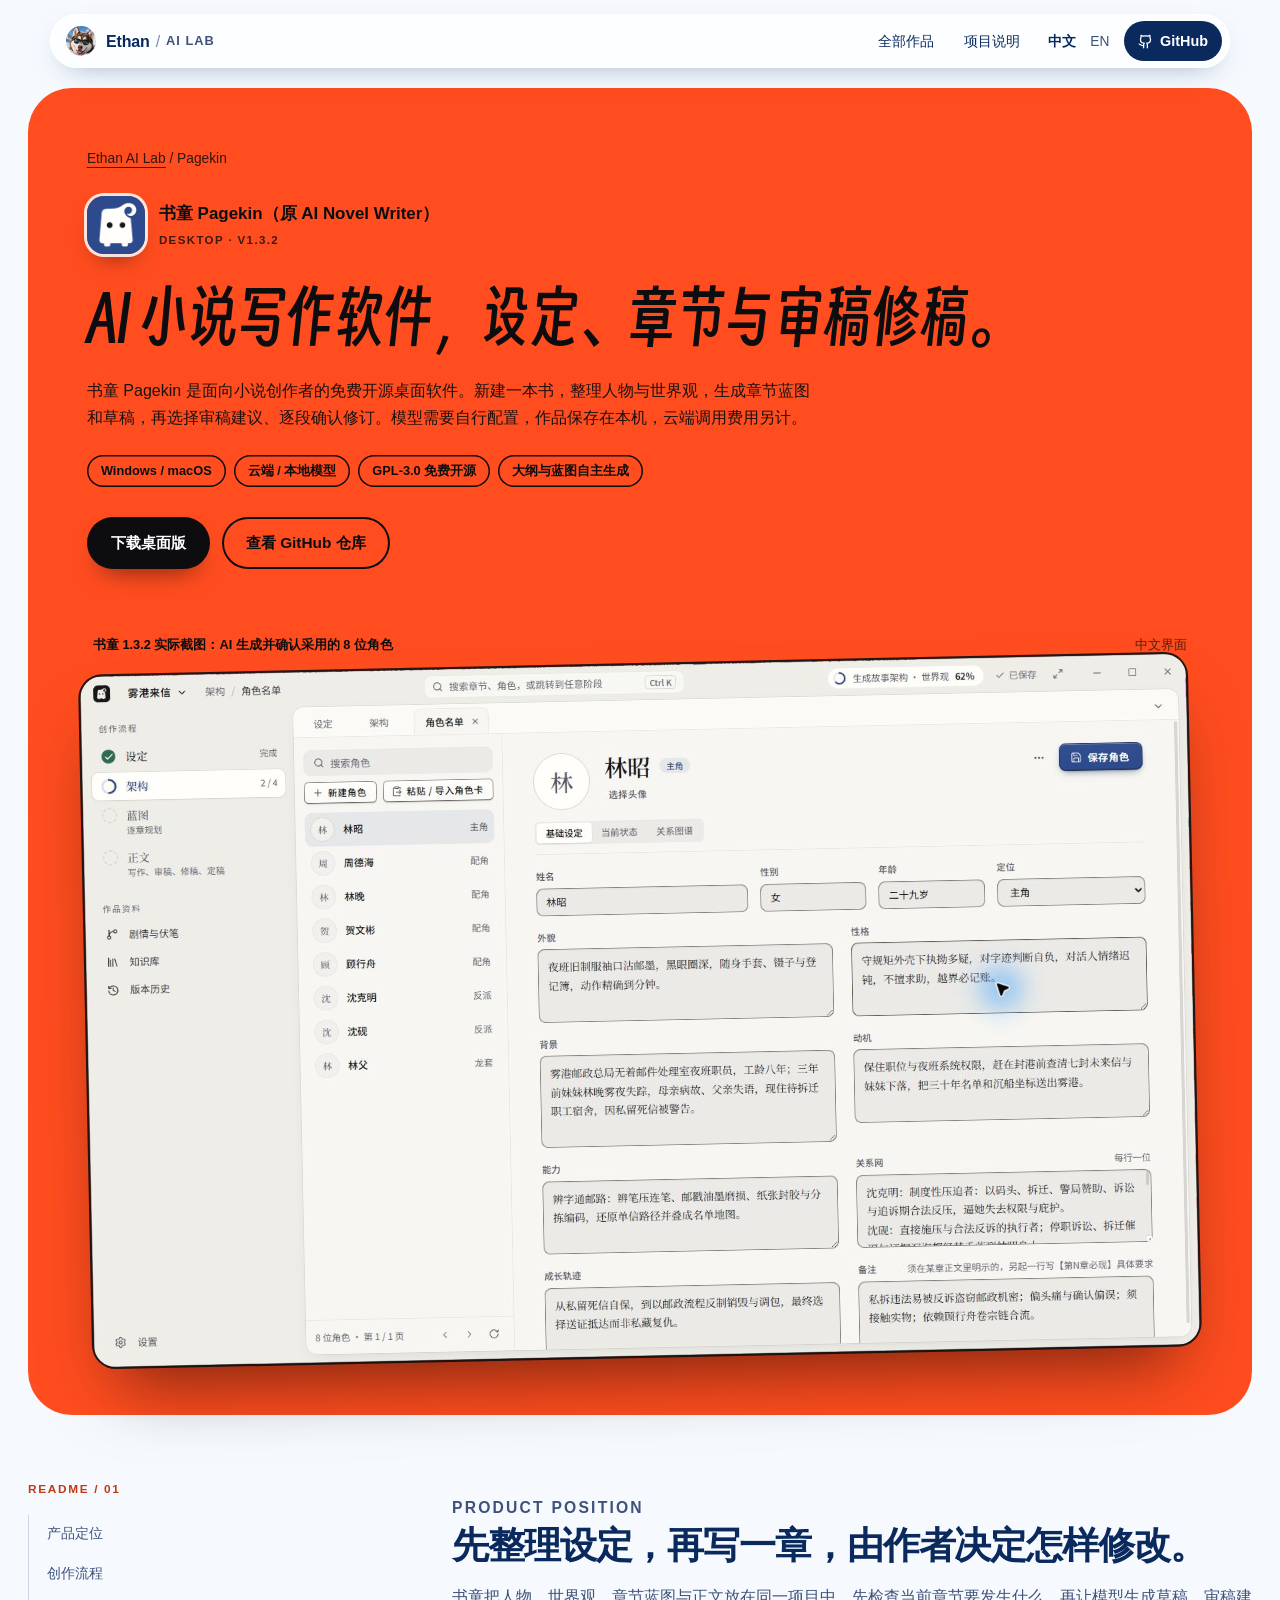
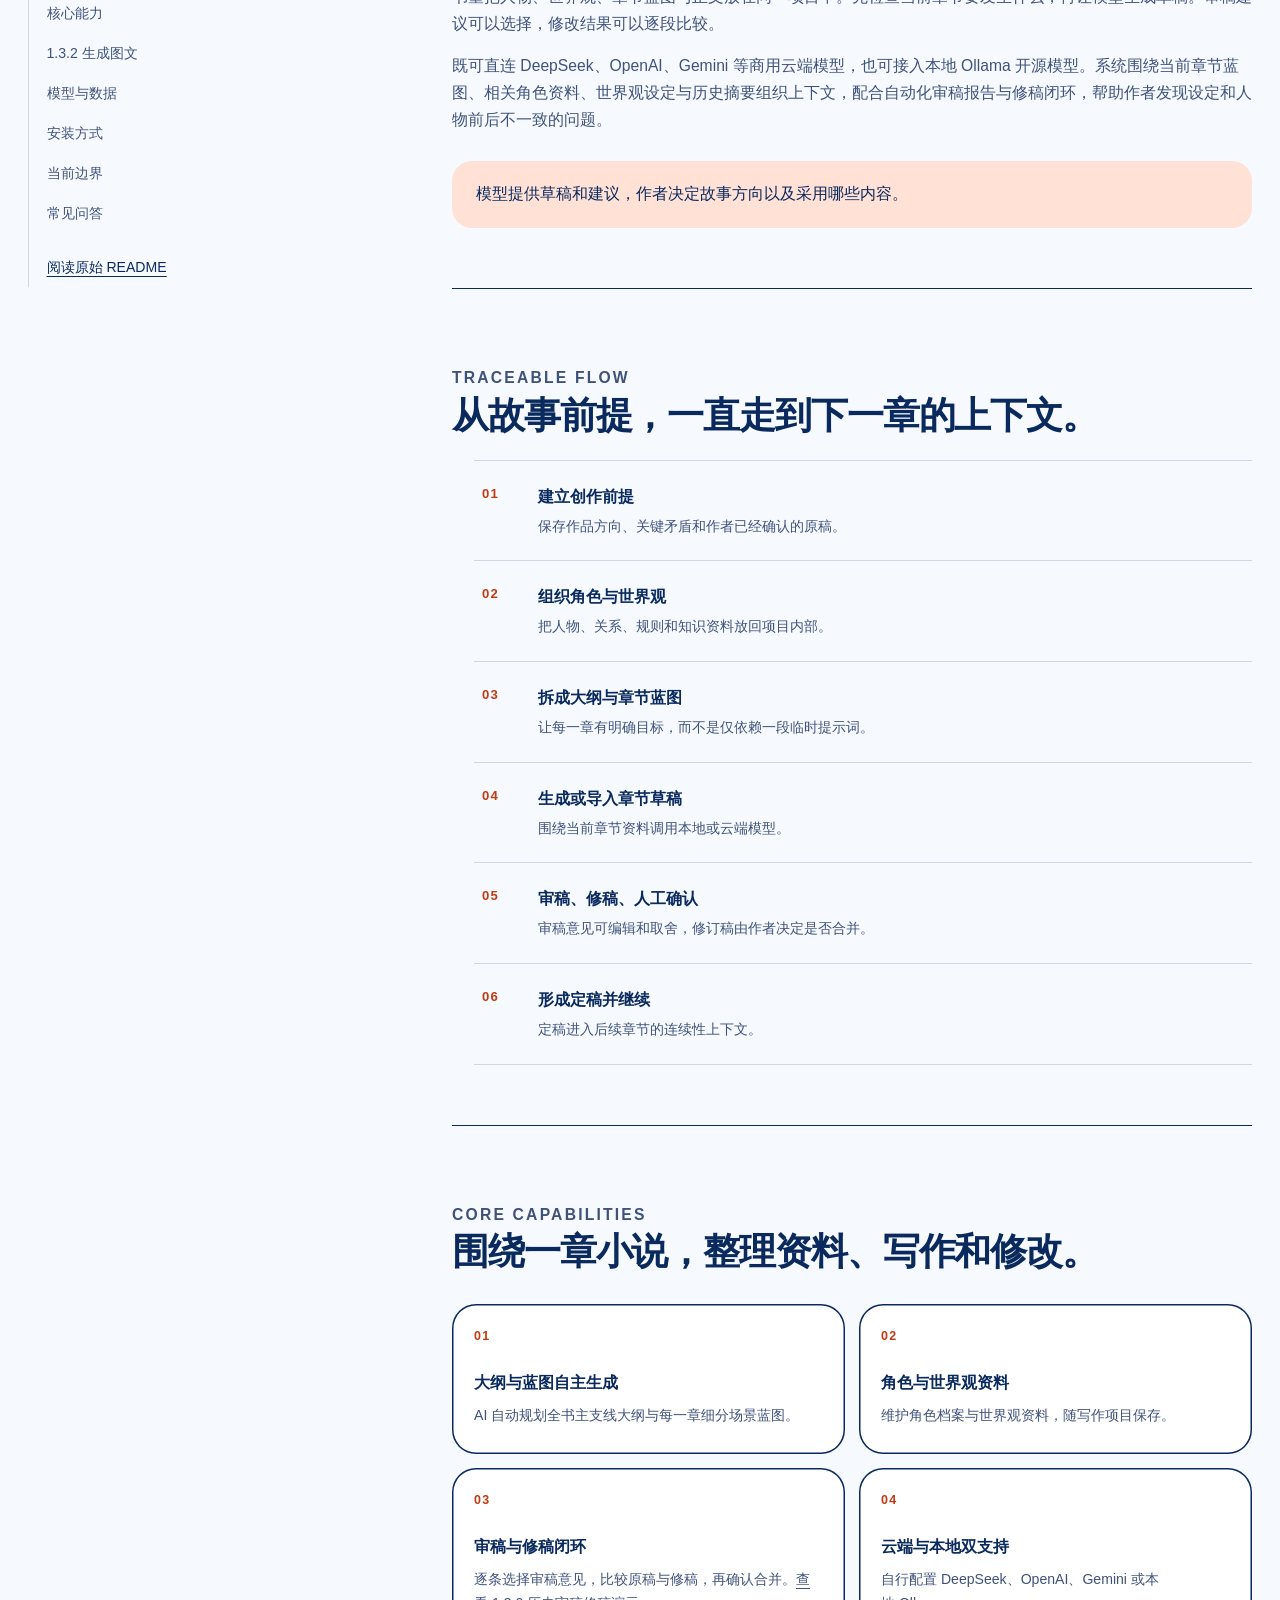
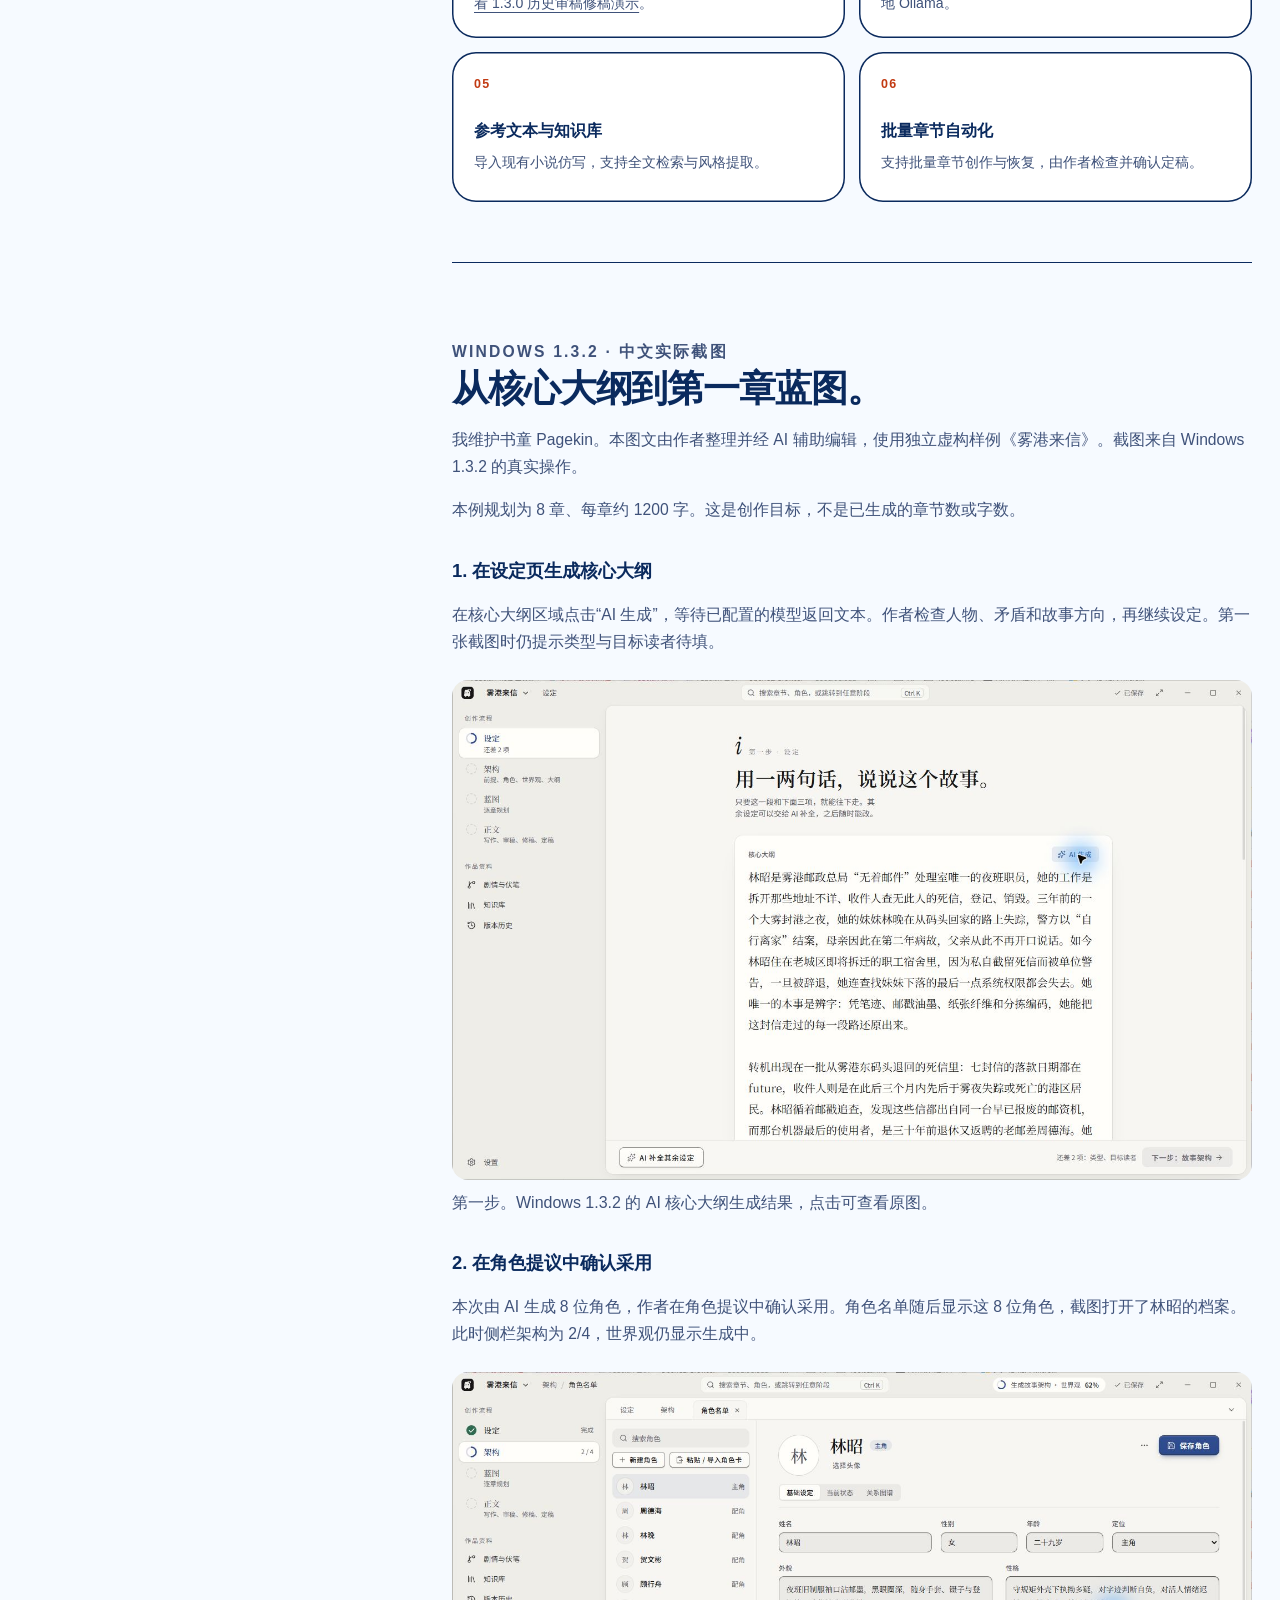
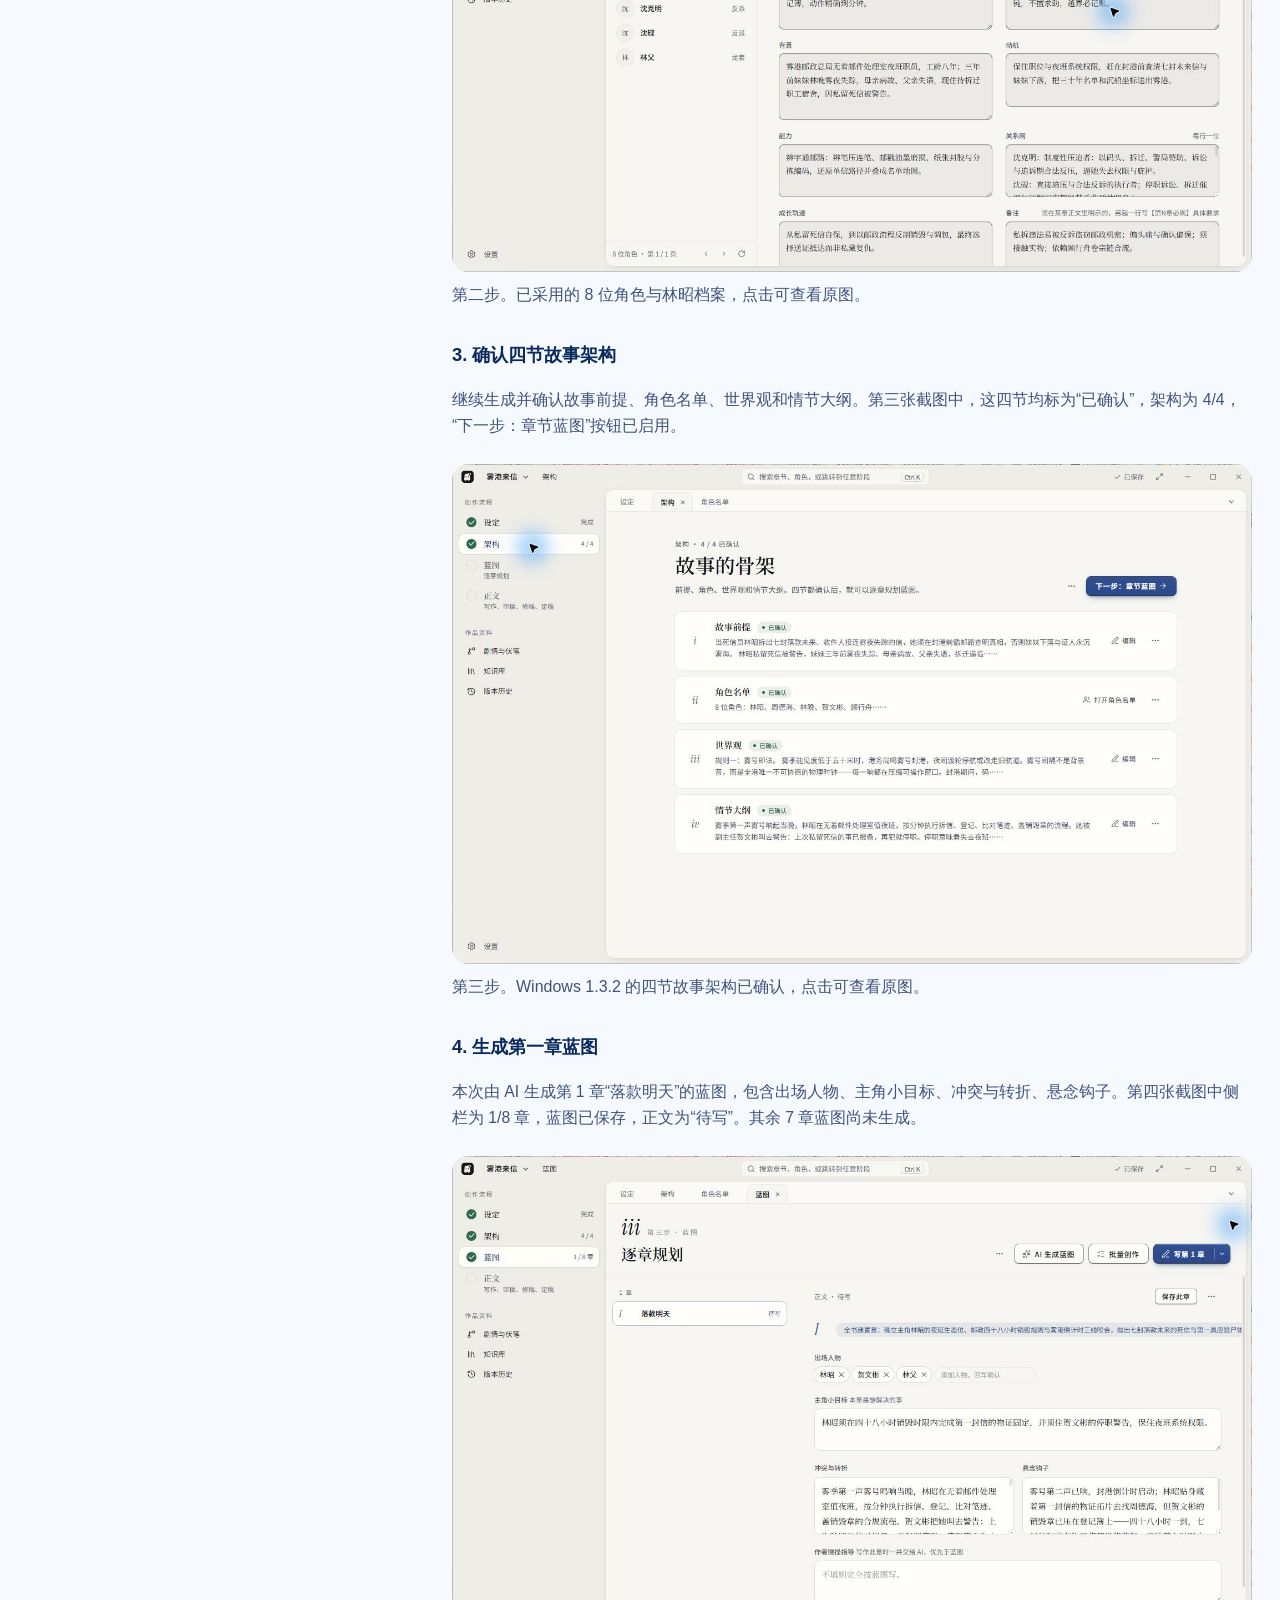
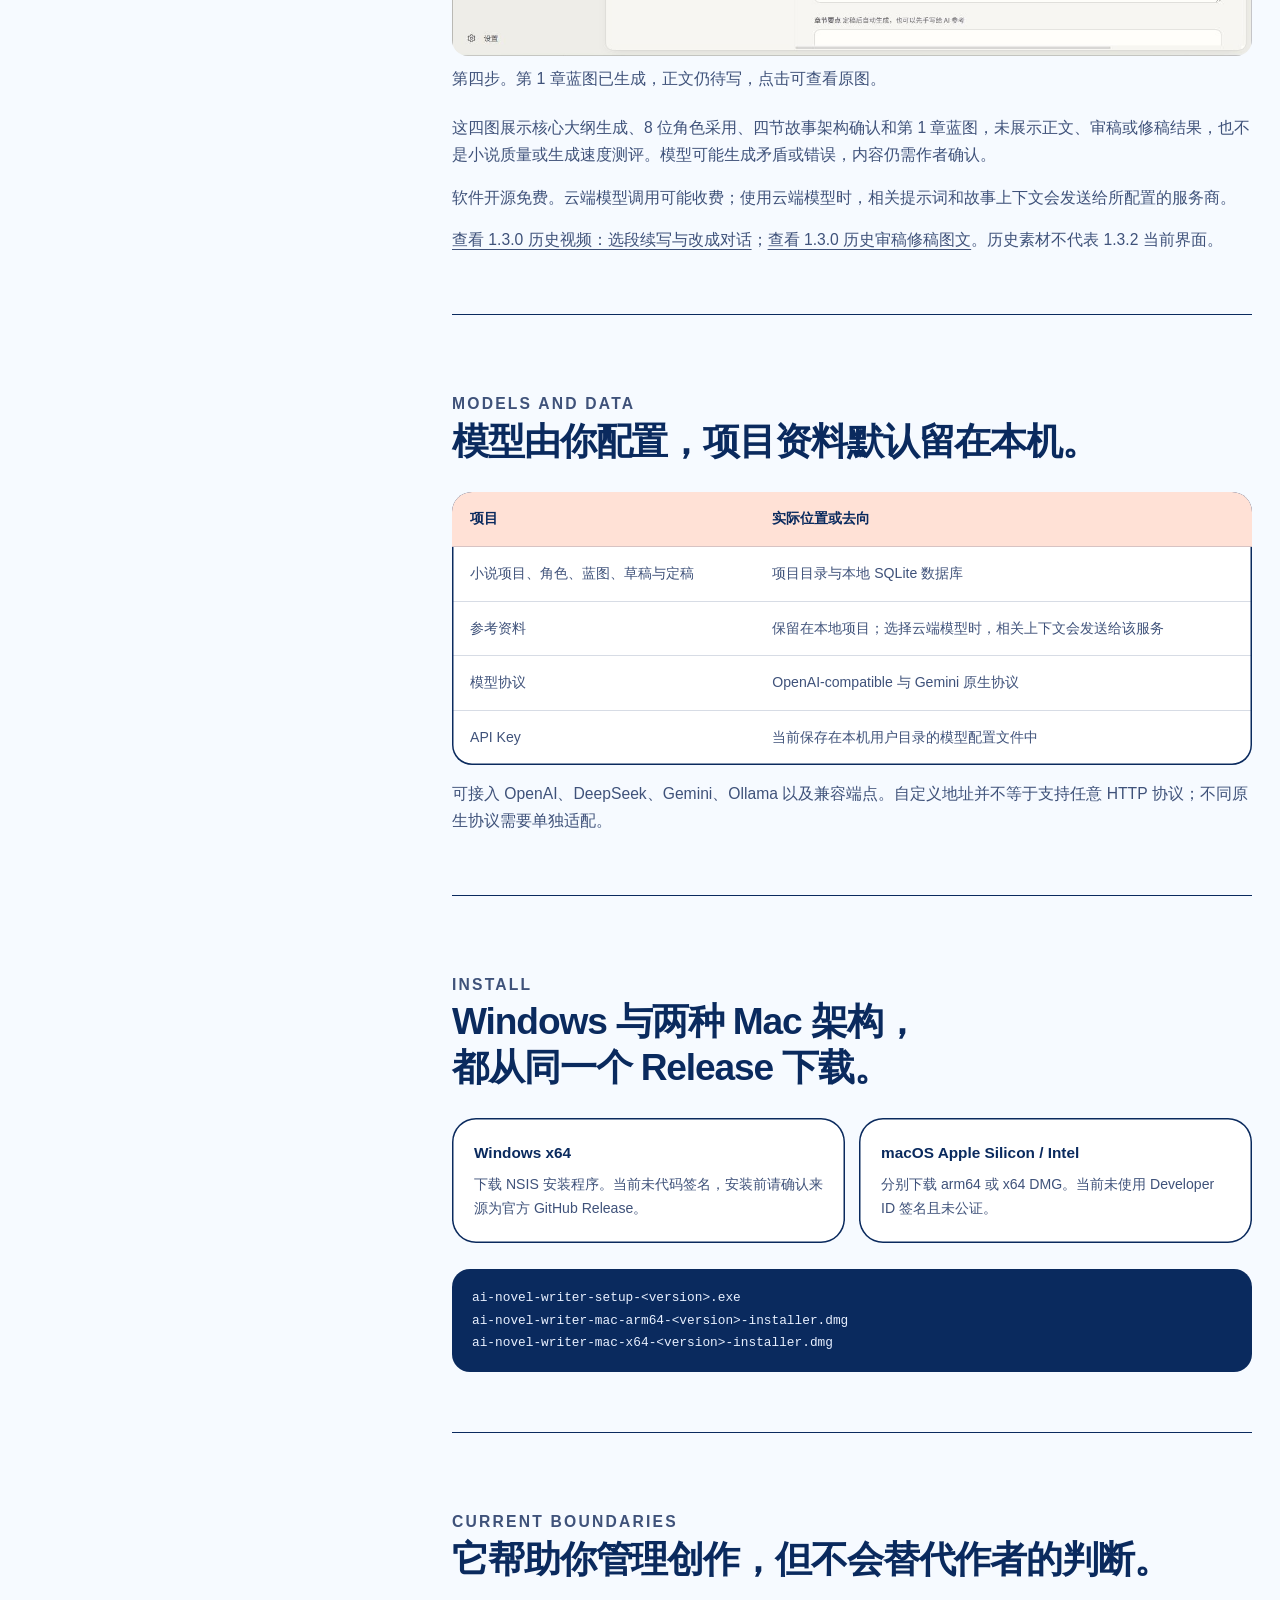
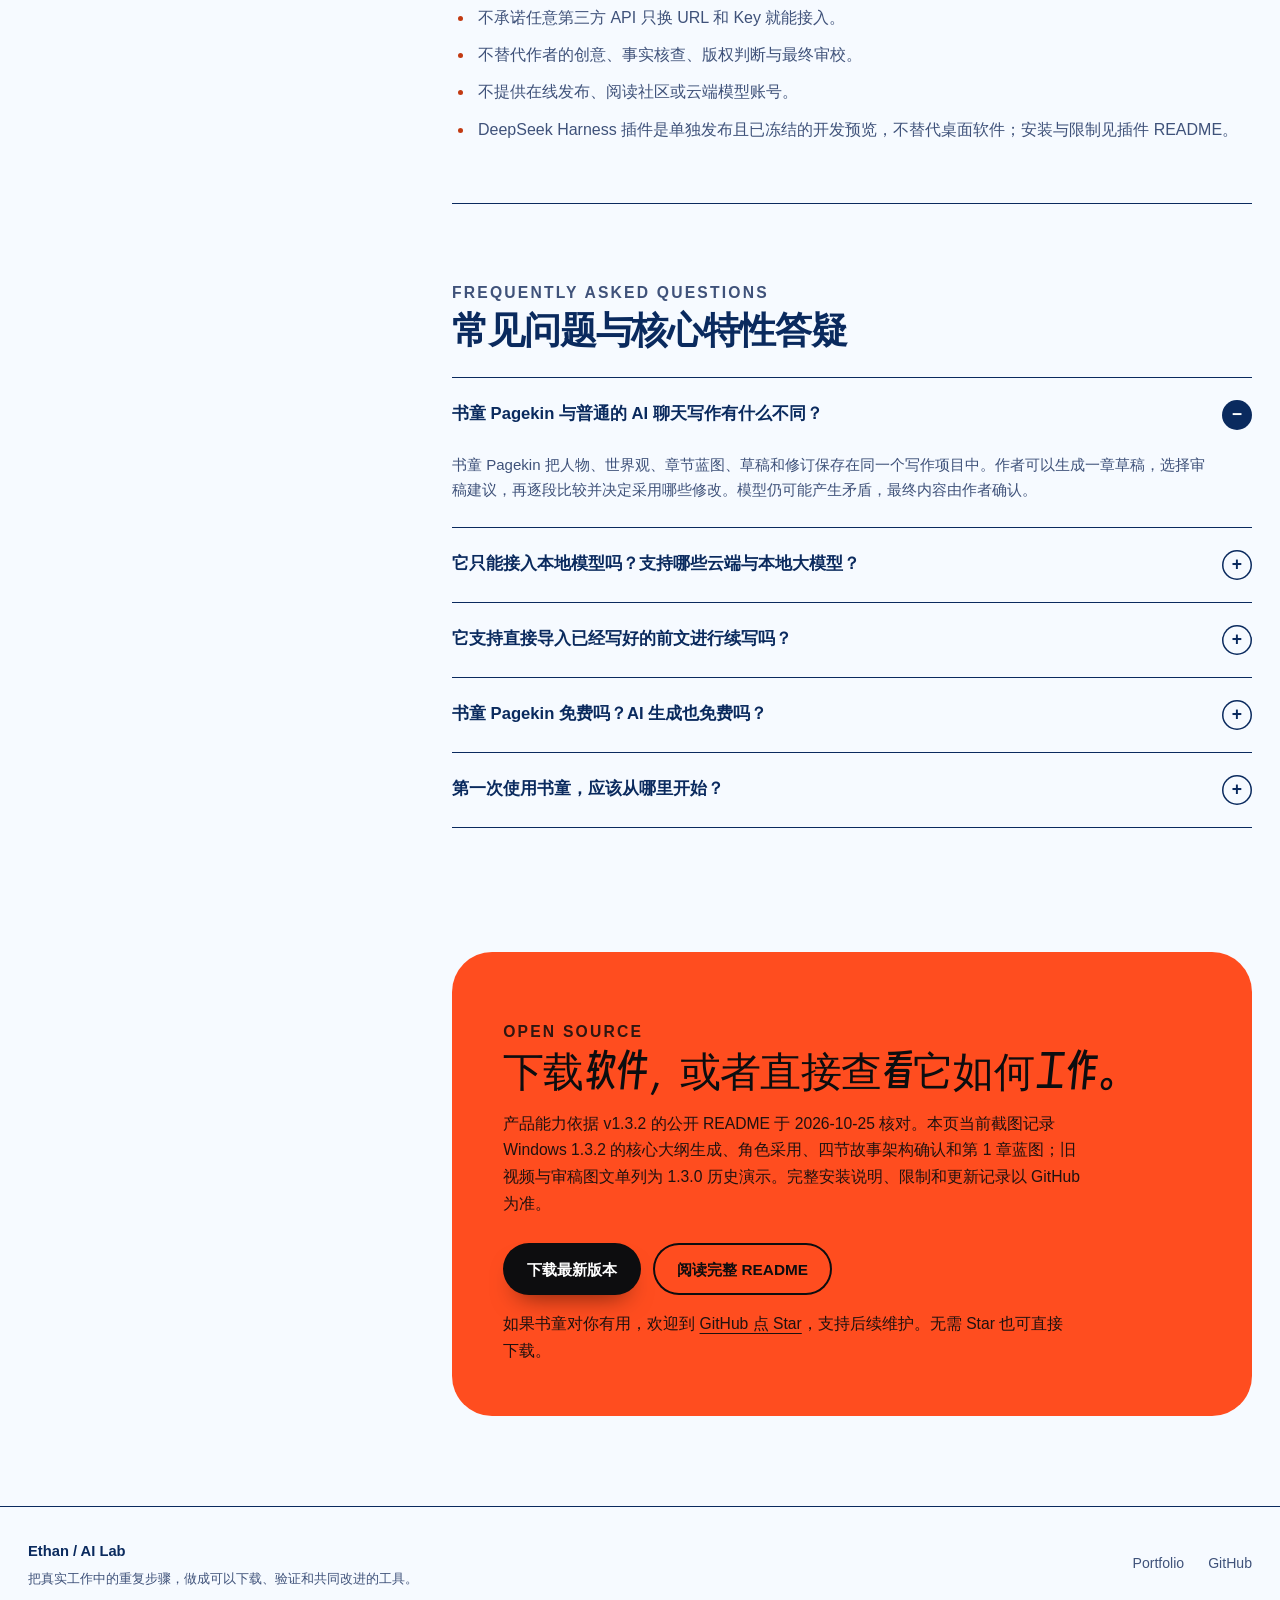
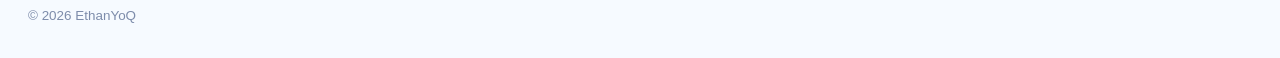
==== ai-novel-writer/index.html @ efeb0faa "docs(pagekin): clarify model costs and first-use options" ====
<!doctype html>
<html lang="zh-CN" class="project-page theme-novel" data-project-locale="zh">
<head>
  <meta charset="utf-8">
  <meta name="viewport" content="width=device-width, initial-scale=1">
  <title>书童 Pagekin（原 AI Novel Writer）| 开源 AI 小说写作软件</title>
  <meta name="description" content="书童 Pagekin 是免费开源的 AI 小说写作桌面软件，把设定、章节蓝图、草稿、审稿和修稿放在同一个项目中。支持 Windows、macOS、自配云端模型与本地 Ollama；模型费用另计，生成内容由作者检查。">
  <meta name="robots" content="index, follow, max-image-preview:large, max-snippet:-1, max-video-preview:-1">
  <link rel="canonical" href="https://www.orz.md/ai-novel-writer/">
  <link rel="alternate" hreflang="zh-CN" href="https://www.orz.md/ai-novel-writer/">
  <link rel="alternate" hreflang="en" href="https://www.orz.md/en/ai-novel-writer/">
  <meta property="og:type" content="website">
  <meta property="og:site_name" content="EthanYoQ / AI LAB">
  <meta property="og:url" content="https://www.orz.md/ai-novel-writer/">
  <meta property="og:title" content="书童 Pagekin（原 AI Novel Writer）| 开源 AI 小说写作软件">
  <meta property="og:description" content="书童 Pagekin 是免费开源的 AI 小说写作桌面软件，把设定、章节蓝图、草稿、审稿和修稿放在同一个项目中。支持 Windows、macOS、自配云端模型与本地 Ollama；模型费用另计，生成内容由作者检查。">
  <meta property="og:image" content="https://www.orz.md/assets/shots/pagekin-ai-sample-1.3.2/02-cast-zh.jpg">
  <meta name="twitter:card" content="summary_large_image">
  <meta name="twitter:title" content="书童 Pagekin（原 AI Novel Writer）| 开源 AI 小说写作软件">
  <meta name="twitter:description" content="书童 Pagekin 是免费开源的 AI 小说写作桌面软件，把设定、章节蓝图、草稿、审稿和修稿放在同一个项目中。支持 Windows、macOS、自配云端模型与本地 Ollama；模型费用另计，生成内容由作者检查。">
  <meta name="twitter:image" content="https://www.orz.md/assets/shots/pagekin-ai-sample-1.3.2/02-cast-zh.jpg">
  <link rel="preload" href="/assets/fonts/smiley-display.woff2?v=20261025-pagekin" as="font" type="font/woff2" crossorigin>
  <link rel="stylesheet" href="/home.css?v=20261025-pagekin">
  <link rel="stylesheet" href="/project.css?v=20261026-locale">
  <script>document.documentElement.classList.add("js")</script>
  <script type="application/ld+json">{"@context":"https://schema.org","@type":"SoftwareApplication","name":"书童 Pagekin","alternateName":["AI Novel Writer","AI 小说作家"],"softwareVersion":"1.3.2","applicationCategory":"MultimediaApplication","operatingSystem":"Windows, macOS","url":"https://www.orz.md/ai-novel-writer/","downloadUrl":"https://github.com/EthanYoQ/AI-Novel-Writer/releases/latest","codeRepository":"https://github.com/EthanYoQ/AI-Novel-Writer","license":"https://www.gnu.org/licenses/gpl-3.0.html","offers":{"@type":"Offer","price":"0","priceCurrency":"USD"},"featureList":"设定与章节蓝图, 人物与世界观资料, 草稿与审稿, 逐段比较修订, 自配云端模型或Ollama"}</script>
  <script type="application/ld+json">
  {
    "@context": "https://schema.org",
    "@type": "FAQPage",
    "mainEntity": [
      {
        "@type": "Question",
        "name": "书童 Pagekin 与普通的 AI 聊天写作有什么不同？",
        "acceptedAnswer": {
          "@type": "Answer",
          "text": "书童 Pagekin 把人物、世界观、章节蓝图、草稿和修订保存在同一个写作项目中。作者可以生成一章草稿，选择审稿建议，再逐段比较并决定采用哪些修改。模型仍可能产生矛盾，最终内容由作者确认。"
        }
      },
      {
        "@type": "Question",
        "name": "它只能接入本地模型吗？支持哪些云端与本地大模型？",
        "acceptedAnswer": {
          "@type": "Answer",
          "text": "你可以配置 DeepSeek、OpenAI 等兼容接口、Google Gemini 原生接口，或本地 Ollama。软件不附带模型和额度；云端模型费用由服务商另收。使用云端模型时，相关提示词与上下文会发送给该服务商。"
        }
      },
      {
        "@type": "Question",
        "name": "它支持直接导入已经写好的前文进行续写吗？",
        "acceptedAnswer": {
          "@type": "Answer",
          "text": "可以导入自己的稿件继续创作，也可以选中一段正文续写、扩写或改写。生成结果需要作者检查；导入说明和支持格式以当前版本 README 为准。"
        }
      },
      {
        "@type": "Question",
        "name": "书童 Pagekin 免费吗？AI 生成也免费吗？",
        "acceptedAnswer": {
          "@type": "Answer",
          "text": "书童 Pagekin 软件本身免费，按 GPL-3.0 开源。AI 生成需要自行配置云端模型服务或本地 Ollama，软件不附带模型调用额度。云端服务商可能按模型和用量收费。本地模型需要合适的硬件，也有电力等运行成本。"
        }
      },
      {
        "@type": "Question",
        "name": "第一次使用书童，应该从哪里开始？",
        "acceptedAnswer": {
          "@type": "Answer",
          "text": "先新建一本小说，确定故事方向和写作语言。需要 AI 生成时，先配置可用模型，再生成设定并检查结果。本页的 1.3.2 核心大纲到第一章蓝图图文展示了核心大纲生成、角色采用、四节故事架构确认和第一章蓝图。样例正文仍待写。"
        }
      }
    ]
  }
  </script>
</head>
<body>
  <a class="skip-link" href="#project-readme">跳到项目说明</a>
  <header class="site-header">
    <nav class="nav shell" aria-label="主导航">
      <a class="brand" href="/"><span class="brand-name">Ethan</span><span class="brand-slash">/</span><span class="brand-lab">AI LAB</span></a>
      <div class="nav-links">
        <a href="/">全部作品</a>
        <a href="#project-readme">项目说明</a>
        <a href="https://github.com/EthanYoQ/AI-Novel-Writer" target="_blank" rel="noreferrer">GitHub</a>
        <div class="language-switch" aria-label="语言切换"><a href="/ai-novel-writer/" lang="zh-CN" hreflang="zh-CN" aria-current="page">中文</a><a href="/en/ai-novel-writer/" lang="en" hreflang="en">EN</a></div>
      </div>
    </nav>
  </header>

  <main>
    <section class="project-hero shell reveal">
      <div class="project-hero-copy">
        <p class="project-breadcrumb"><a href="/">Ethan AI Lab</a> / Pagekin</p>
        <div class="project-identity"><img src="/assets/icons/pagekin-icon-256.png" alt="Pagekin 图标" width="54" height="54"><div><strong>书童 Pagekin（原 AI Novel Writer）</strong><span>DESKTOP · V1.3.2</span></div></div>
        <div>
          <h1 data-font="smiley">AI 小说写作软件，设定、章节与审稿修稿。</h1>
          <p class="project-lead">书童 Pagekin 是面向小说创作者的免费开源桌面软件。新建一本书，整理人物与世界观，生成章节蓝图和草稿，再选择审稿建议、逐段确认修订。模型需要自行配置，作品保存在本机，云端调用费用另计。</p>
          <ul class="project-meta"><li>Windows / macOS</li><li>云端 / 本地模型</li><li>GPL-3.0 免费开源</li><li>大纲与蓝图自主生成</li></ul>
          <div class="hero-actions"><a class="button button-primary" href="https://github.com/EthanYoQ/AI-Novel-Writer/releases/latest">下载桌面版</a><a class="button button-ghost" href="https://github.com/EthanYoQ/AI-Novel-Writer" target="_blank" rel="noreferrer">查看 GitHub 仓库</a></div>
        </div>

      </div>
      <figure class="project-proof"><figcaption><span>书童 1.3.2 实际截图：AI 生成并确认采用的 8 位角色</span><span>中文界面</span></figcaption><img src="/assets/shots/pagekin-ai-sample-1.3.2/02-cast-zh.jpg" alt="书童 1.3.2 中《雾港来信》的 8 位 AI 角色已确认采用，当前展示林昭档案" width="1442" height="901"></figure>
    </section>

    <div class="project-body shell" id="project-readme">
      <aside class="project-toc" aria-label="页面目录">
        <p>README / 01</p>
        <nav><a href="#positioning">产品定位</a><a href="#workflow">创作流程</a><a href="#capabilities">核心能力</a><a href="#demo">1.3.2 生成图文</a><a href="#data">模型与数据</a><a href="#install">安装方式</a><a href="#boundaries">当前边界</a><a href="#faq">常见问答</a><a class="readme-source" href="https://github.com/EthanYoQ/AI-Novel-Writer#readme" target="_blank" rel="noreferrer">阅读原始 README</a></nav>

      </aside>

      <article class="readme">
        <section class="readme-section reveal" id="positioning">
          <div><p class="readme-eyebrow">PRODUCT POSITION</p><h2>先整理设定，再写一章，由作者决定怎样修改。</h2><p>书童把人物、世界观、章节蓝图与正文放在同一项目中。先检查当前章节要发生什么，再让模型生成草稿。审稿建议可以选择，修改结果可以逐段比较。</p><p>既可直连 DeepSeek、OpenAI、Gemini 等商用云端模型，也可接入本地 Ollama 开源模型。系统围绕当前章节蓝图、相关角色资料、世界观设定与历史摘要组织上下文，配合自动化审稿报告与修稿闭环，帮助作者发现设定和人物前后不一致的问题。</p><blockquote><p>模型提供草稿和建议，作者决定故事方向以及采用哪些内容。</p></blockquote></div>

        </section>

        <section class="readme-section reveal" id="workflow">
          <div><p class="readme-eyebrow">TRACEABLE FLOW</p><h2>从故事前提，一直走到下一章的上下文。</h2><ol class="workflow-list"><li><strong>建立创作前提</strong><span>保存作品方向、关键矛盾和作者已经确认的原稿。</span></li><li><strong>组织角色与世界观</strong><span>把人物、关系、规则和知识资料放回项目内部。</span></li><li><strong>拆成大纲与章节蓝图</strong><span>让每一章有明确目标，而不是仅依赖一段临时提示词。</span></li><li><strong>生成或导入章节草稿</strong><span>围绕当前章节资料调用本地或云端模型。</span></li><li><strong>审稿、修稿、人工确认</strong><span>审稿意见可编辑和取舍，修订稿由作者决定是否合并。</span></li><li><strong>形成定稿并继续</strong><span>定稿进入后续章节的连续性上下文。</span></li></ol></div>

        </section>

        <section class="readme-section reveal" id="capabilities">
          <div><p class="readme-eyebrow">CORE CAPABILITIES</p><h2>围绕一章小说，整理资料、写作和修改。</h2><div class="capability-grid"><div class="capability"><span>01</span><strong>大纲与蓝图自主生成</strong><p>AI 自动规划全书主支线大纲与每一章细分场景蓝图。</p></div><div class="capability"><span>02</span><strong>角色与世界观资料</strong><p>维护角色档案与世界观资料，随写作项目保存。</p></div><div class="capability"><span>03</span><strong>审稿与修稿闭环</strong><p>逐条选择审稿意见，比较原稿与修稿，再确认合并。<a href="/ai-novel-writer/demo/#review-workflow">查看 1.3.0 历史审稿修稿演示</a>。</p></div><div class="capability"><span>04</span><strong>云端与本地双支持</strong><p>自行配置 DeepSeek、OpenAI、Gemini 或本地 Ollama。</p></div><div class="capability"><span>05</span><strong>参考文本与知识库</strong><p>导入现有小说仿写，支持全文检索与风格提取。</p></div><div class="capability"><span>06</span><strong>批量章节自动化</strong><p>支持批量章节创作与恢复，由作者检查并确认定稿。</p></div></div></div>

        </section>

        <section class="readme-section reveal" id="demo">
          <p class="readme-eyebrow">WINDOWS 1.3.2 · 中文实际截图</p>
          <h2>从核心大纲到第一章蓝图。</h2>
          <p>我维护书童 Pagekin。本图文由作者整理并经 AI 辅助编辑，使用独立虚构样例《雾港来信》。截图来自 Windows 1.3.2 的真实操作。</p>
          <p>本例规划为 8 章、每章约 1200 字。这是创作目标，不是已生成的章节数或字数。</p>
          <h3>1. 在设定页生成核心大纲</h3>
          <p>在核心大纲区域点击“AI 生成”，等待已配置的模型返回文本。作者检查人物、矛盾和故事方向，再继续设定。第一张截图时仍提示类型与目标读者待填。</p>
          <figure class="watch-tutorial"><a href="/assets/shots/pagekin-ai-sample-1.3.2/01-core-outline-zh.jpg"><img src="/assets/shots/pagekin-ai-sample-1.3.2/01-core-outline-zh.jpg" alt="《雾港来信》在书童 1.3.2 中文设定页中的 AI 核心大纲结果，截图时仍有两项设定待填" width="1442" height="901" loading="lazy"></a><figcaption>第一步。Windows 1.3.2 的 AI 核心大纲生成结果，点击可查看原图。</figcaption></figure>
          <h3>2. 在角色提议中确认采用</h3>
          <p>本次由 AI 生成 8 位角色，作者在角色提议中确认采用。角色名单随后显示这 8 位角色，截图打开了林昭的档案。此时侧栏架构为 2/4，世界观仍显示生成中。</p>
          <figure class="watch-tutorial"><a href="/assets/shots/pagekin-ai-sample-1.3.2/02-cast-zh.jpg"><img src="/assets/shots/pagekin-ai-sample-1.3.2/02-cast-zh.jpg" alt="《雾港来信》的 8 位 AI 角色已确认采用，林昭档案可见，截图时架构为 2/4" width="1442" height="901" loading="lazy"></a><figcaption>第二步。已采用的 8 位角色与林昭档案，点击可查看原图。</figcaption></figure>
          <h3>3. 确认四节故事架构</h3>
          <p>继续生成并确认故事前提、角色名单、世界观和情节大纲。第三张截图中，这四节均标为“已确认”，架构为 4/4，“下一步：章节蓝图”按钮已启用。</p>
          <figure class="watch-tutorial"><a href="/assets/shots/pagekin-ai-sample-1.3.2/03-architecture-zh.jpg"><img src="/assets/shots/pagekin-ai-sample-1.3.2/03-architecture-zh.jpg" alt="《雾港来信》四节故事架构均已确认，页面显示 4/4，下一步章节蓝图按钮已启用" width="1442" height="901" loading="lazy"></a><figcaption>第三步。Windows 1.3.2 的四节故事架构已确认，点击可查看原图。</figcaption></figure>
          <h3>4. 生成第一章蓝图</h3>
          <p>本次由 AI 生成第 1 章“落款明天”的蓝图，包含出场人物、主角小目标、冲突与转折、悬念钩子。第四张截图中侧栏为 1/8 章，蓝图已保存，正文为“待写”。其余 7 章蓝图尚未生成。</p>
          <figure class="watch-tutorial"><a href="/assets/shots/pagekin-ai-sample-1.3.2/04-blueprint-zh.jpg"><img src="/assets/shots/pagekin-ai-sample-1.3.2/04-blueprint-zh.jpg" alt="《雾港来信》第 1 章落款明天的 AI 蓝图已保存，侧栏显示 1/8 章，正文待写" width="1442" height="901" loading="lazy"></a><figcaption>第四步。第 1 章蓝图已生成，正文仍待写，点击可查看原图。</figcaption></figure>
          <p>这四图展示核心大纲生成、8 位角色采用、四节故事架构确认和第 1 章蓝图，未展示正文、审稿或修稿结果，也不是小说质量或生成速度测评。模型可能生成矛盾或错误，内容仍需作者确认。</p>
          <p>软件开源免费。云端模型调用可能收费；使用云端模型时，相关提示词和故事上下文会发送给所配置的服务商。</p>
          <p><a href="/ai-novel-writer/demo/">查看 1.3.0 历史视频：选段续写与改成对话</a>；<a href="/ai-novel-writer/demo/#review-workflow">查看 1.3.0 历史审稿修稿图文</a>。历史素材不代表 1.3.2 当前界面。</p>
        </section>

        <section class="readme-section reveal" id="data">
          <div><p class="readme-eyebrow">MODELS AND DATA</p><h2>模型由你配置，项目资料默认留在本机。</h2><table class="readme-table"><thead><tr><th>项目</th><th>实际位置或去向</th></tr></thead><tbody><tr><td>小说项目、角色、蓝图、草稿与定稿</td><td>项目目录与本地 SQLite 数据库</td></tr><tr><td>参考资料</td><td>保留在本地项目；选择云端模型时，相关上下文会发送给该服务</td></tr><tr><td>模型协议</td><td>OpenAI-compatible 与 Gemini 原生协议</td></tr><tr><td>API Key</td><td>当前保存在本机用户目录的模型配置文件中</td></tr></tbody></table><p>可接入 OpenAI、DeepSeek、Gemini、Ollama 以及兼容端点。自定义地址并不等于支持任意 HTTP 协议；不同原生协议需要单独适配。</p></div>

        </section>

        <section class="readme-section reveal" id="install">
          <div><p class="readme-eyebrow">INSTALL</p><h2>Windows 与两种 Mac 架构，都从同一个 Release 下载。</h2><div class="note-grid"><div class="note-card"><strong>Windows x64</strong><p>下载 NSIS 安装程序。当前未代码签名，安装前请确认来源为官方 GitHub Release。</p></div><div class="note-card"><strong>macOS Apple Silicon / Intel</strong><p>分别下载 arm64 或 x64 DMG。当前未使用 Developer ID 签名且未公证。</p></div></div><pre class="code-block">ai-novel-writer-setup-&lt;version&gt;.exe&#10;ai-novel-writer-mac-arm64-&lt;version&gt;-installer.dmg&#10;ai-novel-writer-mac-x64-&lt;version&gt;-installer.dmg</pre></div>

        </section>

        <section class="readme-section reveal" id="boundaries">
          <div><p class="readme-eyebrow">CURRENT BOUNDARIES</p><h2>它帮助你管理创作，但不会替代作者的判断。</h2><ul><li>不承诺任意第三方 API 只换 URL 和 Key 就能接入。</li><li>不替代作者的创意、事实核查、版权判断与最终审校。</li><li>不提供在线发布、阅读社区或云端模型账号。</li><li>DeepSeek Harness 插件是单独发布且已冻结的开发预览，不替代桌面软件；安装与限制见插件 README。</li></ul></div>

        </section>

        <section class="readme-section reveal" id="faq">
          <div>
            <p class="readme-eyebrow">FREQUENTLY ASKED QUESTIONS</p>
            <h2>常见问题与核心特性答疑</h2>
            <div class="faq-list">
              <details class="faq-item" open>
                <summary>书童 Pagekin 与普通的 AI 聊天写作有什么不同？</summary>
                <div class="faq-answer">
                  <p>书童 Pagekin 把人物、世界观、章节蓝图、草稿和修订保存在同一个写作项目中。作者可以生成一章草稿，选择审稿建议，再逐段比较并决定采用哪些修改。模型仍可能产生矛盾，最终内容由作者确认。</p>
                </div>
              </details>
              <details class="faq-item">
                <summary>它只能接入本地模型吗？支持哪些云端与本地大模型？</summary>
                <div class="faq-answer">
                  <p>你可以配置 DeepSeek、OpenAI 等兼容接口、Google Gemini 原生接口，或本地 Ollama。软件不附带模型和额度；云端模型费用由服务商另收。使用云端模型时，相关提示词与上下文会发送给该服务商。</p>
                </div>
              </details>
              <details class="faq-item">
                <summary>它支持直接导入已经写好的前文进行续写吗？</summary>
                <div class="faq-answer">
                  <p>可以导入自己的稿件继续创作，也可以选中一段正文续写、扩写或改写。生成结果需要作者检查；导入说明和支持格式以当前版本 README 为准。</p>
                </div>
              </details>
              <details class="faq-item">
                <summary>书童 Pagekin 免费吗？AI 生成也免费吗？</summary>
                <div class="faq-answer">
                  <p>书童 Pagekin 软件本身免费，按 GPL-3.0 开源。AI 生成需要自行配置云端模型服务或本地 Ollama，软件不附带模型调用额度。云端服务商可能按模型和用量收费。本地模型需要合适的硬件，也有电力等运行成本。</p>
                </div>
              </details>
              <details class="faq-item">
                <summary>第一次使用书童，应该从哪里开始？</summary>
                <div class="faq-answer">
                  <p>先新建一本小说，确定故事方向和写作语言。需要 AI 生成时，先配置可用模型，再生成设定并检查结果。本页的 <a href="#demo">1.3.2 核心大纲到第一章蓝图图文</a>展示了核心大纲生成、角色采用、四节故事架构确认和第一章蓝图。样例正文仍待写。</p>
                </div>
              </details>
            </div>
          </div>

        </section>

        <div class="project-cta"><div><p class="readme-eyebrow">OPEN SOURCE</p><h2>下载软件，或者直接查看它如何工作。</h2><p>产品能力依据 v1.3.2 的公开 README 于 2026-10-25 核对。本页当前截图记录 Windows 1.3.2 的核心大纲生成、角色采用、四节故事架构确认和第 1 章蓝图；旧视频与审稿图文单列为 1.3.0 历史演示。完整安装说明、限制和更新记录以 GitHub 为准。</p><div class="hero-actions"><a class="button button-primary" href="https://github.com/EthanYoQ/AI-Novel-Writer/releases/latest">下载最新版本</a><a class="button button-ghost" href="https://github.com/EthanYoQ/AI-Novel-Writer#readme" target="_blank" rel="noreferrer">阅读完整 README</a></div><p>如果书童对你有用，欢迎到 <a href="https://github.com/EthanYoQ/AI-Novel-Writer" target="_blank" rel="noreferrer">GitHub 点 Star</a>，支持后续维护。无需 Star 也可直接下载。</p></div></div>
      </article>
    </div>
  </main>

  <footer class="site-footer"><div class="footer-grid shell"><div class="project-footer-note"><strong>Ethan / AI Lab</strong><p>把真实工作中的重复步骤，做成可以下载、验证和共同改进的工具。</p></div><div class="footer-links"><a href="/">Portfolio</a><a href="https://github.com/EthanYoQ" target="_blank" rel="noreferrer">GitHub</a></div><p class="copyright">© <span id="year">2026</span> EthanYoQ</p></div></footer>
  <script src="/project.js?v=20261026-locale" defer></script>
</body>
</html>
---- home.css ----
/* EthanYoQ 作品站 · 雪山哈士奇 × 色域海报（见 DESIGN.md） */
@font-face { font-family: "Smiley"; src: url(/assets/fonts/smiley-display.woff2?v=20261025-pagekin) format("woff2"); font-display: swap; }
@font-face { font-family: "Kai"; src: url(/assets/fonts/kai-display.woff2?v=20261002-img2) format("woff2"); font-display: swap; }

:root {
  color-scheme: light;
  --sky-1: #1b5be0;
  --sky-2: #2f74e6;
  --sky-3: #8ec1ff;
  --pale: #c3e2ff;
  --snow: #f6faff;
  --navy: #0a2a5e;
  --ink: #0d0d0f;
  --ember: #ff4d1f;
  --cobalt: #2b3bff;
  --muted: #3f527a;
  --faint: #7d8cab;
  --line: rgba(10, 42, 94, .16);
  --focus: #ffb21e;
  --shell: 1240px;
  --ease: cubic-bezier(.22, .8, .3, 1);
  --poster: "Smiley", "PingFang SC", "Microsoft YaHei UI", "Microsoft YaHei", sans-serif;
  --hand: "Kai", "KaiTi", "STKaiti", "Songti SC", serif;
  --body: -apple-system, BlinkMacSystemFont, "Segoe UI Variable Text", "Segoe UI", "PingFang SC", "Hiragino Sans GB", "Microsoft YaHei UI", "Microsoft YaHei", "Noto Sans SC", sans-serif;
}

* { box-sizing: border-box; }
html { scroll-behavior: smooth; scroll-padding-top: 90px; }
body { margin: 0; overflow-x: clip; color: var(--navy); background: var(--snow); font-family: var(--body); line-height: 1.7; -webkit-font-smoothing: antialiased; text-rendering: optimizeLegibility; }
img, video { display: block; max-width: 100%; }
a { color: inherit; }
button { font: inherit; }
h1, h2, h3, p { overflow-wrap: break-word; }
[hidden] { display: none !important; }
.shell { width: min(var(--shell), calc(100% - 56px)); margin-inline: auto; }
a:focus-visible, button:focus-visible, video:focus-visible, summary:focus-visible { outline: 3px solid var(--focus); outline-offset: 3px; border-radius: 8px; }
.skip-link { position: fixed; top: 12px; left: 12px; z-index: 200; padding: 10px 16px; color: #fff; background: var(--navy); border-radius: 999px; transform: translateY(-200%); transition: transform .2s var(--ease); }
.skip-link:focus-visible { transform: translateY(0); }

/* 图标：矢量来自 better-icons（Lucide），mask 继承文字颜色 */
.icon { display: inline-block; flex: none; width: 1.1em; height: 1.1em; background: currentColor; -webkit-mask: var(--i) center / contain no-repeat; mask: var(--i) center / contain no-repeat; }
.i-github { --i: url(/assets/icons/ui/github.svg?v=20261002-img2); }
.i-arrow-right { --i: url(/assets/icons/ui/arrow-right.svg?v=20261002-img2); }
.i-arrow-down { --i: url(/assets/icons/ui/arrow-down.svg?v=20261002-img2); }
.i-arrow-up-right { --i: url(/assets/icons/ui/arrow-up-right.svg?v=20261002-img2); }
.i-play { --i: url(/assets/icons/ui/play.svg?v=20261002-img2); }
.i-star { --i: url(/assets/icons/ui/star.svg?v=20261002-img2); }

/* 悬浮胶囊顶栏（首页与详情页共用） */
.site-header { position: fixed; z-index: 100; inset: 14px 14px auto; pointer-events: none; }
.nav { width: min(1180px, 100%); max-width: none; margin-inline: auto; padding: 7px 8px 7px 16px; display: flex; align-items: center; justify-content: space-between; gap: 16px; border-radius: 999px; background: rgba(255, 255, 255, .7); backdrop-filter: blur(14px) saturate(1.5); -webkit-backdrop-filter: blur(14px) saturate(1.5); box-shadow: 0 10px 30px -16px rgba(10, 42, 94, .5), inset 0 0 0 1px rgba(255, 255, 255, .8); pointer-events: auto; }
.brand { display: inline-flex; align-items: center; gap: 10px; text-decoration: none; font-weight: 740; letter-spacing: -.01em; }
.brand::before { content: ""; width: 30px; height: 30px; border-radius: 50%; background: url(/assets/brand/ethan.png) center / cover; box-shadow: 0 0 0 2px #fff; }
.brand-slash { margin-inline: -4px; color: var(--faint); font-weight: 400; }
.brand-lab { color: var(--muted); font-size: .8rem; font-weight: 650; letter-spacing: .08em; }
.nav-links { display: flex; align-items: center; gap: 2px; font-size: .9rem; }
.nav-links > a { padding: 8px 14px; border-radius: 999px; text-decoration: none; transition: background-color .15s; }
.nav-links > a:hover { background: rgba(10, 42, 94, .08); }
.nav-links > a[href^="https://github.com"] { display: inline-flex; align-items: center; gap: 7px; margin-left: 4px; color: #fff; background: var(--navy); font-weight: 680; order: 9; }
.nav-links > a[href^="https://github.com"]::before { content: ""; width: 1.05em; height: 1.05em; background: currentColor; -webkit-mask: url(/assets/icons/ui/github.svg?v=20261002-img2) center / contain no-repeat; mask: url(/assets/icons/ui/github.svg?v=20261002-img2) center / contain no-repeat; }
.nav-links > a[href^="https://github.com"]:hover { background: #123a80; }
.language-switch { display: inline-flex; align-items: center; margin-left: 6px; }
.language-switch > span { display: none; }
.language-switch button { min-width: 36px; min-height: 36px; padding: 0 6px; color: var(--faint); background: none; border: 0; border-radius: 999px; cursor: pointer; font-size: .86rem; }
.language-switch button[aria-pressed="true"] { color: var(--navy); font-weight: 760; }

/* 按钮 */
.hero-actions, .actions { display: flex; flex-wrap: wrap; align-items: center; gap: 12px; }
.button, .btn { display: inline-flex; min-height: 52px; align-items: center; justify-content: center; gap: 9px; padding: 0 24px; border: 0; border-radius: 999px; text-decoration: none; font-size: .96rem; font-weight: 720; line-height: 1; transition: transform .18s var(--ease), box-shadow .2s, background-color .2s; }
.button:hover, .btn:hover { transform: translateY(-3px); }
.button:active, .btn:active { transform: scale(.96); }
.button-primary, .btn.fill { color: #fff; background: var(--navy); box-shadow: 0 14px 28px -14px rgba(10, 42, 94, .75); }
.button-ghost, .btn.line { color: inherit; background: transparent; box-shadow: inset 0 0 0 2px currentColor; }
.button-ghost { color: var(--navy); }

/* ========== 首页：天空首屏 ========== */
.sky { position: relative; min-height: 100vh; padding: 128px 6vw 0; display: grid; grid-template-columns: minmax(0, 1.05fr) minmax(0, .95fr); grid-template-rows: 1fr auto; align-items: center; column-gap: 3vw; overflow: hidden; color: #fff; background: linear-gradient(180deg, var(--sky-1) 0%, var(--sky-2) 72%, var(--sky-3) 100%); }
.sky::before { content: "orz.md"; position: absolute; left: 50%; bottom: 40px; transform: translateX(-50%); font-family: var(--poster); font-size: 25vw; line-height: 1; color: rgba(255, 255, 255, .13); white-space: nowrap; pointer-events: none; }
#snow { position: absolute; inset: 0; z-index: 1; width: 100%; height: 100%; pointer-events: none; }
.sky-copy { position: relative; z-index: 3; padding-bottom: 7vh; }
.pill { display: inline-flex; align-items: center; gap: 9px; padding: 6px 15px; border-radius: 999px; background: rgba(255, 255, 255, .2); box-shadow: inset 0 0 0 1px rgba(255, 255, 255, .55); font-size: .82rem; font-weight: 700; letter-spacing: .08em; }
.sky h1 { margin: 3vh 0 0; font-weight: 500; line-height: 1.04; }
.sky .greet { display: block; font-family: var(--hand); font-size: clamp(3.4rem, 8vw, 9rem); letter-spacing: -.02em; text-shadow: 0 6px 30px rgba(10, 42, 94, .3); }
.sky h1 em { display: block; max-width: 12em; margin-top: .6em; font-family: var(--hand); font-style: normal; font-size: clamp(1.4rem, 2.9vw, 3.1rem); line-height: 1.3; }
.sky .lead { max-width: 31rem; margin: 3vh 0 0; font-size: 1.1rem; font-weight: 500; text-wrap: pretty; text-shadow: 0 1px 12px rgba(10, 42, 94, .35); }
.sky .hero-actions { margin-top: 4vh; }
.sky .button-primary { background: #fff; color: var(--navy); }
.sky .button-ghost { color: #fff; }
.hero-facts { margin: 3.4vh 0 0; padding: 0; display: flex; flex-wrap: wrap; gap: 6px 20px; list-style: none; font-size: .88rem; font-weight: 560; }
.hero-facts li { display: inline-flex; align-items: center; gap: 8px; }
.hero-facts li::before { content: ""; width: 6px; height: 6px; border-radius: 50%; background: #fff; }

.husky-wrap { position: relative; z-index: 3; justify-self: center; width: min(32vw, 420px); aspect-ratio: 1; perspective: 1000px; margin-bottom: 7vh; }
.husky { position: absolute; inset: 0; overflow: hidden; border: clamp(8px, 1vw, 14px) solid #fff; border-radius: 46% 54% 50% 50% / 52% 48% 54% 46%; background: #fff; box-shadow: 0 50px 80px -30px rgba(5, 25, 70, .7); transform: rotate(4deg); will-change: transform; }
.husky img { width: 100%; height: 100%; object-fit: cover; }
.husky::after { content: ""; position: absolute; inset: -40% 0; background: linear-gradient(105deg, transparent 40%, rgba(255, 255, 255, .55) 50%, transparent 60%); transform: translateX(-120%); animation: glint 5.5s 1.2s infinite; }
@keyframes glint { 0%, 70% { transform: translateX(-120%); } 100% { transform: translateX(120%); } }
.bubble { position: absolute; z-index: 4; top: -3%; left: -12%; min-width: 4.5em; padding: 10px 22px; border-radius: 26px 26px 26px 6px; background: #fff; color: var(--navy); font-family: var(--hand); font-size: clamp(1.4rem, 2.4vw, 2.3rem); line-height: 1.3; text-align: center; box-shadow: 0 16px 30px -14px rgba(5, 25, 70, .6); transform: rotate(-5deg); transition: transform .3s var(--ease); }
.bubble.pop { transform: rotate(-5deg) scale(1.08); }
.orb { position: absolute; z-index: 4; width: clamp(52px, 5.6vw, 80px); aspect-ratio: 1; padding: 6px; border-radius: 24%; background: #fff; box-shadow: 0 18px 30px -12px rgba(5, 25, 70, .6); animation: bob 4.6s ease-in-out infinite; transition: scale .2s var(--ease); }
.orb:hover { scale: 1.12; }
.orb img { width: 100%; height: 100%; border-radius: 20%; object-fit: cover; }
.orb.o1 { right: -6%; top: 10%; }
.orb.o2 { right: 4%; bottom: -3%; animation-delay: -2.4s; }
.orb.o3 { left: -4%; bottom: 6%; width: clamp(44px, 4.6vw, 64px); animation-delay: -3.4s; }
@keyframes bob { 0%, 100% { translate: 0 0; } 50% { translate: 0 -12px; } }

.marquee { position: relative; z-index: 3; grid-column: 1 / -1; margin: 0 -6vw; padding: 13px 0 56px; overflow: hidden; background: var(--navy); color: #fff; }
.marquee .track { display: flex; width: max-content; font-family: var(--poster); font-size: 1.6rem; white-space: nowrap; }
.marquee .track span { display: inline-flex; align-items: center; gap: 28px; padding-right: 28px; }
.marquee i { flex: none; width: 11px; height: 11px; border-radius: 50%; background: var(--ember); }

/* ========== 色域：整屏颜色 + 巨大字 ========== */
.fields { position: relative; z-index: 2; margin-top: -44px; }
.field { position: relative; padding: 11vh 6vw 10vh; display: grid; grid-template-columns: minmax(0, .84fr) minmax(0, 1.16fr); gap: 3vw; align-items: center; border-radius: 44px 44px 0 0; overflow: hidden; }
.field.novel { color: var(--ink); background: var(--ember); }
.field.invoice { color: #f3f5ff; background: var(--cobalt); grid-template-columns: minmax(0, 1.16fr) minmax(0, .84fr); }
.field.invoice .copy { order: 2; }
.tag { display: inline-flex; align-items: center; gap: 10px; padding: 6px 15px; border-radius: 999px; box-shadow: inset 0 0 0 1.5px currentColor; font-size: .82rem; font-weight: 700; letter-spacing: .08em; }
.tag b { font-family: var(--poster); font-weight: 400; font-size: 1.05rem; letter-spacing: 0; }
.poster { margin: 2vh 0 0; font-family: var(--poster); font-weight: 400; font-size: clamp(4.4rem, min(8.6vw, 14vh), 11rem); line-height: 1.04; letter-spacing: -.035em; }
.field h2 { max-width: 26rem; margin: 2.4vh 0 0; font-size: clamp(1.2rem, 1.7vw, 1.55rem); line-height: 1.4; letter-spacing: -.01em; font-weight: 760; text-wrap: balance; }
.field .copy > p { max-width: 27rem; margin: 1.6vh 0 0; font-size: .98rem; line-height: 1.7; text-wrap: pretty; }
.chips { margin: 2.4vh 0 0; padding: 0; display: flex; flex-wrap: wrap; gap: 8px; list-style: none; }
.chips li { padding: 5px 13px; border-radius: 999px; box-shadow: inset 0 0 0 1.5px currentColor; font-size: .8rem; font-weight: 650; }
.field .actions { margin-top: 3.2vh; }
.field.novel .btn.fill { color: #fff; background: var(--ink); }
.field.invoice .btn.fill { color: var(--cobalt); background: #fff; box-shadow: none; }

.stage { position: relative; height: min(52vw, 70vh); min-height: 340px; perspective: 1400px; }
.win { position: absolute; z-index: 1; margin: 0; overflow: hidden; border-radius: 22px; background: #fff; box-shadow: 0 0 0 2px rgba(13, 13, 15, .9), 0 40px 70px -20px rgba(0, 0, 0, .5); will-change: transform; }
.win video, .win img { width: 100%; height: 100%; object-fit: cover; object-position: left top; }
.win.main { top: 6%; left: 0; width: 100%; aspect-ratio: 1440 / 870; --rz: -3deg; }
.win.sub { right: 1%; bottom: 0; width: 30%; aspect-ratio: 1.45; border-radius: 16px; --rz: 5deg; }
.invoice .win.main { top: 2%; right: 0; left: auto; width: min(92%, 52vw); aspect-ratio: 1280 / 900; --rz: 3deg; box-shadow: 0 0 0 2px rgba(255, 255, 255, .85), 0 40px 70px -20px rgba(0, 0, 40, .6); }
.invoice .win.sub { right: auto; left: 1%; bottom: 2%; width: 34%; --rz: -5deg; box-shadow: 0 0 0 2px rgba(255, 255, 255, .85), 0 30px 50px -18px rgba(0, 0, 40, .6); }
.bignum { position: absolute; z-index: 0; top: -6%; right: 2%; font-family: var(--poster); font-size: 26vw; line-height: 1; color: transparent; -webkit-text-stroke: 2px rgba(13, 13, 15, .18); pointer-events: none; }
.invoice .bignum { right: auto; left: 0; -webkit-text-stroke-color: rgba(255, 255, 255, .26); }
.badge { position: absolute; left: 12px; bottom: 12px; z-index: 3; display: inline-flex; align-items: center; gap: 8px; padding: 6px 12px; border-radius: 999px; color: #fff; background: rgba(10, 20, 40, .82); font-size: .72rem; font-weight: 700; }
.badge::before { content: ""; width: 7px; height: 7px; border-radius: 50%; background: #3ddc84; }
.badge.pending::before { background: #f4b740; }

/* 卡片堆叠：所有作品色域 + 后续内容共用一个容器，后一张覆盖前一张。
   --stick 由 home.js 写入：卡片比视口矮时为 0，比视口高时为负值（让卡片底部先贴住视口底部再被覆盖），
   所以手机和英文长文案下同样有覆盖效果；--p 是被覆盖的进度（0 到 1），驱动缩小与变暗。 */
.fields > * + * { margin-top: -44px; }
.js .fields > .field, .js .fields > .pale { position: sticky; top: var(--stick, 0px); transform-origin: 50% 100%; transform: scale(calc(1 - var(--p, 0) * .06)); will-change: transform; }
.fields > .field::after, .fields > .pale::after { content: ""; position: absolute; inset: 0; z-index: 8; background: #06143a; opacity: calc(var(--p, 0) * .42); pointer-events: none; }
@media (min-width: 1000px) and (min-height: 700px) {
  .field { min-height: 100vh; padding-block: 12vh 8vh; }
  .pale { min-height: 100vh; }
}

/* ========== 次要：Whisper ========== */
.pale { position: relative; overflow: hidden; padding: 10vh 6vw 9vh; display: grid; grid-template-columns: minmax(0, .9fr) minmax(0, 1.1fr); gap: 4vw; align-items: center; border-radius: 44px 44px 0 0; background: var(--pale); }
.pale .poster { font-size: clamp(3.6rem, min(7.4vw, 12vh), 9rem); }
.pale h2 { max-width: 26rem; margin: 2vh 0 0; font-size: clamp(1.15rem, 1.5vw, 1.4rem); line-height: 1.4; font-weight: 760; text-wrap: balance; }
.pale .copy > p { max-width: 26rem; margin: 1.4vh 0 0; }
.pale .chips li { box-shadow: inset 0 0 0 1.5px var(--navy); }
.pale .actions { margin-top: 3vh; }
.pale figure { position: relative; margin: 0; overflow: hidden; border-radius: 20px; background: #fff; box-shadow: 0 0 0 2px var(--navy), 0 30px 50px -22px rgba(0, 0, 60, .45); transform: rotate(2deg); }
.pale figure img { width: 100%; height: auto; }

/* ========== 最弱：小红书，仅一行（属于最后一张雪白卡片 .rest） ========== */
.rest { position: relative; padding-top: 7vh; border-radius: 44px 44px 0 0; background: var(--snow); box-shadow: 0 -24px 50px -24px rgba(0, 10, 60, .35); }
.also { position: relative; padding-block: 0 4vh; }
.also-row { display: grid; grid-template-columns: minmax(0, 1.1fr) minmax(0, 1.4fr) auto; align-items: center; gap: 20px 32px; padding: 30px 0; border-block: 1.5px solid var(--navy); }
.also-name { display: flex; align-items: center; gap: 12px; font-size: .8rem; font-weight: 700; letter-spacing: .08em; color: var(--muted); }
.also-name img { width: 26px; height: 26px; border-radius: 8px; }
.also h2 { margin: 6px 0 0; font-size: 1.12rem; line-height: 1.4; letter-spacing: -.01em; }
.also p { margin: 0; color: var(--muted); font-size: .86rem; line-height: 1.6; text-wrap: pretty; }
.also .links { display: flex; gap: 8px; }
.also .links a { display: inline-flex; align-items: center; gap: 6px; padding: 8px 14px; border-radius: 999px; box-shadow: inset 0 0 0 1.5px var(--navy); text-decoration: none; font-size: .8rem; font-weight: 700; transition: background-color .15s, color .15s; }
.also .links a:hover { color: #fff; background: var(--navy); }

/* ========== 理念 / 关于 / FAQ / 收尾 ========== */
.principles { padding-block: 10vh 4vh; display: grid; grid-template-columns: minmax(0, 5fr) minmax(0, 7fr); gap: 64px; align-items: start; }
.kicker { margin: 0 0 18px; color: var(--muted); font-size: .78rem; font-weight: 700; letter-spacing: .14em; }
.principles h2, .faq-intro h2 { margin: 0; font-family: var(--poster); font-weight: 400; font-size: clamp(2rem, 3.8vw, 3.8rem); line-height: 1.14; letter-spacing: -.02em; text-wrap: balance; }
.principles-grid { display: grid; grid-template-columns: 1fr 1fr; gap: 0 36px; }
.principles-grid > div { padding: 22px 0 28px; border-top: 1.5px solid var(--navy); }
.principles-grid span { display: block; margin-bottom: 12px; color: var(--faint); font-size: .76rem; font-weight: 700; letter-spacing: .12em; }
.principles-grid strong { display: block; margin-bottom: 8px; font-size: 1.08rem; }
.principles-grid p { margin: 0; color: var(--muted); font-size: .92rem; }

.about { padding-block: 6vh 2vh; }
.about-card { padding: 34px; display: grid; grid-template-columns: auto minmax(0, 1fr) auto; align-items: center; gap: 30px; border-radius: 40px; background: var(--pale); }
.about-avatar { width: 110px; height: 110px; border-radius: 46% 54% 50% 50% / 52% 48% 54% 46%; border: 5px solid #fff; object-fit: cover; transform: rotate(-4deg); box-shadow: 0 16px 26px -14px rgba(5, 25, 70, .6); }
.about-card h2 { margin: 0; font-family: var(--hand); font-weight: 500; font-size: 2.1rem; line-height: 1.2; }
.about-card .handle { color: var(--muted); font-size: 1.2rem; }
.about-card p { margin: 6px 0 0; color: var(--muted); }
.about-links { margin-top: 18px; }
.about-links .button { min-height: 44px; padding-inline: 18px; font-size: .88rem; }
.contact-card { display: flex; align-items: center; gap: 16px; padding: 14px 20px 14px 14px; border-radius: 26px; background: #fff; }
.contact-card strong, .contact-card span { display: block; }
.contact-card strong { margin-bottom: 3px; font-size: .95rem; }
.contact-card span { color: var(--muted); font-size: .84rem; }
.contact-card-qr img { width: 104px; height: 104px; border-radius: 14px; object-fit: cover; }
.contact-card-github { color: inherit; text-decoration: none; transition: transform .18s var(--ease); }
.contact-card-github:hover { transform: translateY(-3px); }
.gh-mark { display: grid; width: 72px; height: 72px; place-items: center; border-radius: 20px; color: #fff; background: var(--navy); font-size: 1.9rem; }

.faq-section { padding-block: 10vh 2vh; display: grid; grid-template-columns: minmax(0, 5fr) minmax(0, 7fr); gap: 64px; align-items: start; }
.faq-intro { position: sticky; top: 100px; }
.faq-intro .lead { margin: 18px 0 0; color: var(--muted); font-size: .96rem; }
.faq-list { display: flex; flex-direction: column; }
.faq-item { padding: 26px 0 28px; border-top: 1.5px solid var(--navy); }
.faq-item:last-child { border-bottom: 1.5px solid var(--navy); }
.faq-item h3 { margin: 0; font-size: 1.12rem; line-height: 1.5; }
.faq-answer { margin-top: 12px; color: var(--muted); font-size: .94rem; }
.faq-answer p { margin: 0 0 10px; text-wrap: pretty; }
.faq-answer p:last-child { margin-bottom: 0; }

.closing { padding-block: 14vh 8vh; }
.closing h2 { margin: 0; font-family: var(--poster); font-weight: 400; font-size: clamp(2.8rem, 8.6vw, 10.5rem); line-height: 1.1; letter-spacing: -.035em; }
.closing .lead { max-width: 34rem; margin: 3vh 0 0; color: var(--muted); }
.closing .actions { margin-top: 4.4vh; }
.closing .btn { min-height: 68px; padding: 0 34px; font-size: 1.12rem; }

.site-footer { border-top: 1.5px solid var(--navy); }
.footer-grid { padding-block: 30px; display: grid; grid-template-columns: 1fr auto; align-items: center; gap: 14px 24px; }
.footer-grid strong { font-size: .92rem; }
.footer-grid p { margin: 4px 0 0; color: var(--muted); font-size: .84rem; }
.footer-links { display: flex; flex-wrap: wrap; gap: 8px 24px; color: var(--muted); font-size: .88rem; }
.footer-links a { text-decoration: none; }
.footer-links a:hover { color: var(--navy); text-decoration: underline; text-underline-offset: 4px; }
.copyright { grid-column: 1 / -1; margin: 0 !important; color: var(--faint) !important; }

/* 详情页沿用的 details 式 FAQ */
details.faq-item { padding: 0; }
details.faq-item summary { padding: 22px 0; display: flex; align-items: center; justify-content: space-between; gap: 18px; font-size: 1.04rem; font-weight: 700; line-height: 1.5; cursor: pointer; list-style: none; user-select: none; }
details.faq-item summary::-webkit-details-marker { display: none; }
details.faq-item summary::after { content: "+"; flex: none; width: 30px; height: 30px; display: grid; place-items: center; border-radius: 50%; box-shadow: inset 0 0 0 1.5px var(--navy); font-size: 1.1rem; line-height: 1; }
details.faq-item[open] summary::after { content: "−"; color: #fff; background: var(--navy); box-shadow: none; }
details.faq-item .faq-answer { margin: 0; padding: 0 46px 24px 0; }

/* 进入动效：只做一次，不阻碍内容 */
.js .reveal { opacity: 0; transform: translateY(24px); transition: opacity .7s var(--ease), transform .7s var(--ease); }
.js .reveal.is-visible { opacity: 1; transform: none; }

@media (max-width: 1040px) {
  .shell { width: min(100% - 40px, 920px); }
  .sky { grid-template-columns: 1fr; padding-top: 110px; }
  .sky-copy { padding-bottom: 4vh; }
  .husky-wrap { width: min(70vw, 360px); margin-bottom: 6vh; }
  .field, .field.invoice, .pale { grid-template-columns: 1fr; padding: 10vw 6vw 12vw; }
  .field.invoice .copy { order: 0; }
  .stage { height: 62vw; min-height: 240px; }
  .principles, .faq-section { grid-template-columns: 1fr; gap: 28px; }
  .faq-intro { position: static; }
  .also-row { grid-template-columns: 1fr; }
  .about-card { grid-template-columns: auto minmax(0, 1fr); }
  .about-card .contact-card { grid-column: 1 / -1; }
}
@media (max-width: 700px) {
  .shell { width: min(100% - 32px, 620px); }
  .site-header { inset: 10px 10px auto; }
  .nav { padding: 6px 6px 6px 12px; }
  .nav-links > a:not([href^="https://github.com"]) { display: none; }
  .brand-lab, .brand-slash { display: none; }
  .sky { padding-inline: 20px; }
  .marquee { margin-inline: -20px; }
  .bubble { left: -2%; }
  .principles-grid { grid-template-columns: 1fr; }
  .about-card { padding: 24px 20px; grid-template-columns: 1fr; gap: 20px; border-radius: 30px; }
  .about-avatar { width: 84px; height: 84px; }
  .contact-card { width: 100%; }
  .field, .field.invoice, .pale { padding-inline: 20px; border-radius: 30px 30px 0 0; }
  .rest { border-radius: 30px 30px 0 0; }
  .fields > * + * { margin-top: -30px; }
  .win.main, .invoice .win.main { width: 96%; }
  .closing { padding-block: 10vh 6vh; }
  .footer-grid { grid-template-columns: 1fr; }
}
@media (prefers-reduced-motion: reduce) {
  html { scroll-behavior: auto; }
  *, *::before, *::after { scroll-behavior: auto !important; transition-duration: .01ms !important; animation-duration: .01ms !important; animation-iteration-count: 1 !important; }
  .js .reveal { opacity: 1; transform: none; }
  .husky::after, .orb { animation: none; }
  .js .fields > .field, .js .fields > .pale { transform: none; }
  .fields > .field::after, .fields > .pale::after { display: none; }
  #snow { display: none; }
}

.also .mini { margin: 10px 0 0; padding: 0; display: flex; flex-wrap: wrap; gap: 4px 14px; list-style: none; color: var(--faint); font-size: .78rem; font-weight: 600; }
---- project.css ----
/* 作品详情页：与首页同一套「天空 × 色域」语言，主题色来自各作品自己的界面（见 DESIGN.md） */
.project-page { --field: var(--ember); --on: var(--ink); --btn-bg: var(--ink); --btn-fg: #fff; --accent: #c23a12; --soft: #ffe1d6; }
.theme-novel { --field: var(--ember); --on: var(--ink); --btn-bg: var(--ink); --btn-fg: #fff; --accent: #c23a12; --soft: #ffe1d6; }
.theme-invoice { --field: var(--cobalt); --on: #f3f5ff; --btn-bg: #fff; --btn-fg: var(--cobalt); --accent: #2b3bff; --soft: #dfe3ff; }
.theme-xhs { --field: #cf3f2e; --on: #fff; --btn-bg: #fff; --btn-fg: #b8321f; --accent: #b8321f; --soft: #fbe0db; }
.theme-whisper { --field: var(--pale); --on: var(--navy); --btn-bg: var(--navy); --btn-fg: #fff; --accent: #1f5fe0; --soft: #dcebff; }

.project-page main { overflow: clip; padding-top: 88px; }
.project-page[data-project-locale] .language-switch a { display: inline-flex; align-items: center; justify-content: center; min-width: 36px; min-height: 36px; padding: 0 6px; color: var(--muted); border-radius: 999px; text-decoration: none; font-size: .86rem; }
.project-page[data-project-locale] .language-switch a[aria-current="page"] { color: var(--navy); font-weight: 760; }
.project-page[data-project-locale] .language-switch a:hover { background: rgba(10, 42, 94, .08); }

/* 首屏：整块主题色 */
.project-hero { padding: clamp(28px, 4.6vw, 64px); display: grid; grid-template-columns: 1fr; gap: 44px; border-radius: 44px; color: var(--on); background: var(--field); }
.project-hero-copy { width: 100%; }
.project-breadcrumb { margin: 0 0 26px; font-size: .86rem; opacity: .86; }
.project-breadcrumb a { text-underline-offset: 4px; }
.project-identity { display: flex; align-items: center; gap: 14px; }
.project-identity img { width: 58px; height: 58px; border-radius: 17px; object-fit: cover; box-shadow: 0 0 0 3px rgba(255, 255, 255, .85), 0 12px 22px -10px rgba(0, 0, 0, .5); }
.project-identity strong, .project-identity span { display: block; }
.project-identity strong { font-size: 1.06rem; }
.project-identity span { margin-top: 2px; font-size: .72rem; font-weight: 700; letter-spacing: .12em; opacity: .8; }
.project-hero h1 { max-width: 19em; margin: 28px 0 0; font-family: var(--poster); font-weight: 400; font-size: clamp(2.3rem, 4.9vw, 4.7rem); line-height: 1.16; letter-spacing: -.02em; text-wrap: balance; }
.project-lead { max-width: 46em; margin: 22px 0 0; font-size: clamp(1rem, 1.25vw, 1.1rem); opacity: .94; text-wrap: pretty; }
.project-meta { margin: 24px 0 0; padding: 0; display: flex; flex-wrap: wrap; gap: 8px; list-style: none; }
.project-meta li { padding: 5px 14px; border-radius: 999px; box-shadow: inset 0 0 0 1.5px currentColor; font-size: .8rem; font-weight: 650; }
.project-hero .hero-actions { margin-top: 30px; }
.project-page .button-primary { color: var(--btn-fg); background: var(--btn-bg); box-shadow: 0 14px 26px -14px rgba(0, 0, 0, .6); }
.project-page .project-hero .button-ghost, .project-page .project-cta .button-ghost { color: var(--on); }

.project-proof { position: relative; margin: 0; padding: 0; }
.project-proof img { width: 100%; height: auto; border-radius: 22px; background: #fff; box-shadow: 0 0 0 2px rgba(13, 13, 15, .88), 0 40px 70px -26px rgba(0, 0, 0, .55); transform: rotate(-1.2deg); }
.theme-invoice .project-proof img { box-shadow: 0 0 0 2px rgba(255, 255, 255, .85), 0 40px 70px -26px rgba(0, 0, 40, .6); }
.project-proof figcaption, .readme-demo figcaption { display: flex; min-height: 40px; padding-inline: 6px; align-items: center; justify-content: space-between; gap: 16px; font-size: .8rem; font-weight: 650; }
.project-proof figcaption { margin-top: 12px; }
.project-proof figcaption span:last-child, .readme-demo figcaption span:last-child { opacity: .7; font-weight: 520; }

/* 正文 */
.project-body { padding-block: 64px 90px; display: grid; grid-template-columns: 210px minmax(0, 800px); justify-content: space-between; gap: 72px; }
.project-toc { position: sticky; top: 100px; align-self: start; }
.project-toc p { margin: 0 0 16px; color: var(--accent); font-size: .74rem; font-weight: 750; letter-spacing: .14em; }
.project-toc nav { display: grid; gap: 2px; border-left: 1.5px solid var(--line); }
.project-toc a { margin-left: -1.5px; padding: 7px 0 7px 16px; border-left: 3px solid transparent; color: var(--muted); text-decoration: none; font-size: .88rem; transition: color .15s, border-color .15s; }
.project-toc a:hover { border-left-color: var(--accent); color: var(--navy); }
.project-toc .readme-source { margin-top: 14px; color: var(--navy); text-decoration: underline; text-underline-offset: 4px; }

.readme { min-width: 0; }
.readme-section { padding: 60px 0; border-top: 1.5px solid var(--navy); scroll-margin-top: 96px; }
.readme-section:first-child { border-top: 0; padding-top: 0; }
.readme-eyebrow { margin: 0 0 14px; color: var(--accent); font-size: .76rem; font-weight: 750; letter-spacing: .14em; }
.readme h2 { max-width: 22em; margin: 0; font-size: clamp(1.7rem, 2.9vw, 2.5rem); line-height: 1.24; letter-spacing: -.03em; font-weight: 780; text-wrap: balance; }
.readme h3 { margin: 32px 0 10px; font-size: 1.15rem; }
.readme p { margin: 16px 0 0; color: var(--muted); font-size: .98rem; text-wrap: pretty; }
.readme strong { color: var(--navy); }
.readme a { text-underline-offset: 4px; }
.readme ul, .readme ol { margin: 22px 0 0; padding-left: 22px; color: var(--muted); }
.readme li { margin-top: 10px; padding-left: 4px; }
.readme li::marker { color: var(--accent); font-weight: 700; }
.readme blockquote { margin: 28px 0 0; padding: 20px 24px; border-radius: 20px; color: var(--navy); background: var(--soft); }
.readme blockquote p { margin: 0; color: inherit; }

.capability-grid { margin-top: 30px; display: grid; grid-template-columns: repeat(2, 1fr); gap: 14px; }
.capability { min-height: 150px; padding: 22px; border-radius: 24px; background: #fff; box-shadow: inset 0 0 0 1.5px var(--navy); }
.capability span { display: block; margin-bottom: 22px; color: var(--accent); font-size: .78rem; font-weight: 750; letter-spacing: .1em; }
.capability strong { display: block; font-size: 1rem; }
.capability p { margin-top: 7px; font-size: .88rem; }

.workflow-list { margin-top: 30px; padding: 0; display: grid; list-style: none; counter-reset: workflow; }
.workflow-list li { position: relative; margin: 0; padding: 22px 8px 22px 64px; border-top: 1.5px solid var(--line); counter-increment: workflow; }
.workflow-list li:last-child { border-bottom: 1.5px solid var(--line); }
.workflow-list li::before { position: absolute; top: 22px; left: 8px; color: var(--accent); content: "0" counter(workflow); font-size: .82rem; font-weight: 760; letter-spacing: .1em; }
.workflow-list strong { display: block; font-size: 1rem; }
.workflow-list span { display: block; margin-top: 4px; color: var(--muted); font-size: .9rem; }

.readme-table { width: 100%; margin-top: 28px; border-collapse: separate; border-spacing: 0; overflow: hidden; border-radius: 20px; background: #fff; box-shadow: inset 0 0 0 1.5px var(--navy); font-size: .88rem; }
.readme-table th, .readme-table td { padding: 15px 18px; border-bottom: 1.5px solid var(--line); text-align: left; vertical-align: top; }
.readme-table th { color: var(--navy); background: var(--soft); font-weight: 720; }
.readme-table td { color: var(--muted); }
.readme-table tr:last-child td { border-bottom: 0; }

.readme-demo { margin: 32px 0 0; padding: 14px; overflow: hidden; border-radius: 28px; color: var(--on); background: var(--field); }
.readme-demo video, .readme-demo > img { width: 100%; aspect-ratio: 16 / 10; object-fit: cover; object-position: left top; border-radius: 16px; background: #fff; box-shadow: 0 0 0 2px rgba(13, 13, 15, .88); }
.readme-demo figcaption { padding: 0 6px 12px; min-height: 36px; }

.readme-gallery { margin-top: 30px; display: grid; grid-template-columns: repeat(2, 1fr); gap: 14px; }
.readme-gallery figure { margin: 0; padding: 10px; border-radius: 22px; background: var(--soft); }
.readme-gallery img { width: 100%; aspect-ratio: 1.55 / 1; object-fit: cover; object-position: left top; border-radius: 12px; background: #fff; box-shadow: 0 0 0 1.5px var(--navy); }
.readme-gallery figcaption { padding: 10px 4px 2px; color: var(--navy); font-size: .8rem; }

.code-block { margin: 26px 0 0; padding: 18px 20px; overflow-x: auto; border-radius: 18px; color: #e8f0ff; background: var(--navy); font: .8rem/1.75 "Cascadia Code", "SFMono-Regular", Consolas, monospace; white-space: pre; }
.note-grid { margin-top: 28px; display: grid; grid-template-columns: repeat(2, 1fr); gap: 14px; }
.note-card { padding: 22px; border-radius: 24px; background: #fff; box-shadow: inset 0 0 0 1.5px var(--navy); }
.note-card strong { display: block; font-size: .96rem; }
.note-card p { margin-top: 7px; font-size: .88rem; }

.project-cta { margin-top: 64px; padding: clamp(28px, 4vw, 52px); border-radius: 40px; color: var(--on); background: var(--field); }
.project-cta .readme-eyebrow { color: inherit; opacity: .85; }
.project-cta h2 { max-width: 16em; font-family: var(--poster); font-weight: 400; font-size: clamp(1.9rem, 3.2vw, 3rem); line-height: 1.2; letter-spacing: -.02em; }
.project-cta p { max-width: 38em; color: inherit; opacity: .92; }
.project-cta .hero-actions { margin-top: 26px; }
.project-footer-note { max-width: 700px; }
.project-page.js .reveal { opacity: 0; transition: opacity .6s ease; }
.project-page.js .reveal.is-visible { opacity: 1; }

.readme .faq-list { margin-top: 24px; }
.readme .faq-answer p { margin: 10px 0 0; font-size: .94rem; }
.readme .faq-answer p:first-child { margin-top: 0; }
.readme details.faq-item:last-child { border-bottom: 1.5px solid var(--navy); }
.readme details.faq-item { border-top: 1.5px solid var(--navy); }

/* 演示视频页 */
.watch-page main { padding: 100px 0 88px; }
.watch-shell { width: min(1200px, calc(100% - 48px)); margin: 0 auto; }
.watch-copy { max-width: 860px; margin-bottom: 28px; }
.watch-copy h1 { margin: 14px 0 12px; font-family: var(--poster); font-weight: 400; font-size: clamp(2.2rem, 5.4vw, 4.6rem); line-height: 1.14; letter-spacing: -.02em; text-wrap: balance; }
.watch-copy p { color: var(--muted); font-size: 1.04rem; line-height: 1.75; }
.watch-page .project-breadcrumb { color: var(--muted); }
.watch-player { margin: 0; padding: 14px; border-radius: 32px; background: var(--field); }
.watch-player video { display: block; width: 100%; aspect-ratio: 16 / 10; object-fit: contain; background: #0f1115; border-radius: 18px; }
.watch-tutorial { margin: 24px 0; }
.watch-tutorial img { display: block; width: 100%; height: auto; border-radius: 16px; background: var(--field); }
.watch-tutorial figcaption { margin-top: 10px; color: var(--muted); line-height: 1.6; }
.watch-actions { display: flex; flex-wrap: wrap; gap: 12px; margin-top: 26px; }

@media (max-width: 1040px) {
  .project-hero { gap: 36px; }
  .project-body { grid-template-columns: 1fr; gap: 24px; padding-top: 44px; }
  .project-toc { position: static; padding: 8px 0 22px; }
  .project-toc nav { display: flex; flex-wrap: wrap; gap: 6px 4px; border-left: 0; }
  .project-toc a { margin: 0; padding: 6px 12px; border: 0; border-radius: 999px; background: #fff; box-shadow: inset 0 0 0 1.5px var(--line); }
  .project-toc a:hover { border: 0; background: var(--soft); }
  .project-toc .readme-source { margin: 0; }
}
@media (max-width: 700px) {
  .project-page main { padding-top: 76px; }
  .project-hero { padding: 24px 20px 28px; border-radius: 30px; }
  .project-breadcrumb { margin-bottom: 20px; }
  .project-identity img { width: 50px; height: 50px; }
  .project-hero h1 { margin-top: 20px; }
  .project-proof img { transform: none; border-radius: 16px; }
  .project-body { padding-bottom: 64px; }
  .readme-section { padding-block: 46px; }
  .capability-grid, .note-grid, .readme-gallery { grid-template-columns: 1fr; }
  .readme-table { display: block; overflow-x: auto; }
  .project-cta { margin-top: 48px; padding: 28px 22px; border-radius: 30px; }
  .watch-page main { padding-top: 84px; }
  .watch-shell { width: min(100% - 32px, 620px); }
  .watch-player { padding: 8px; border-radius: 24px; }
  details.faq-item .faq-answer { padding-right: 0; }
}
@media (prefers-reduced-motion: reduce) {
  .project-page.js .reveal { opacity: 1; }
  .project-proof img { transform: none; }
}

/* 演示页：主按钮落在雪白底上，改用深蓝，避免“白底白按钮” */
.watch-page .button-primary { color: #fff; background: var(--navy); }
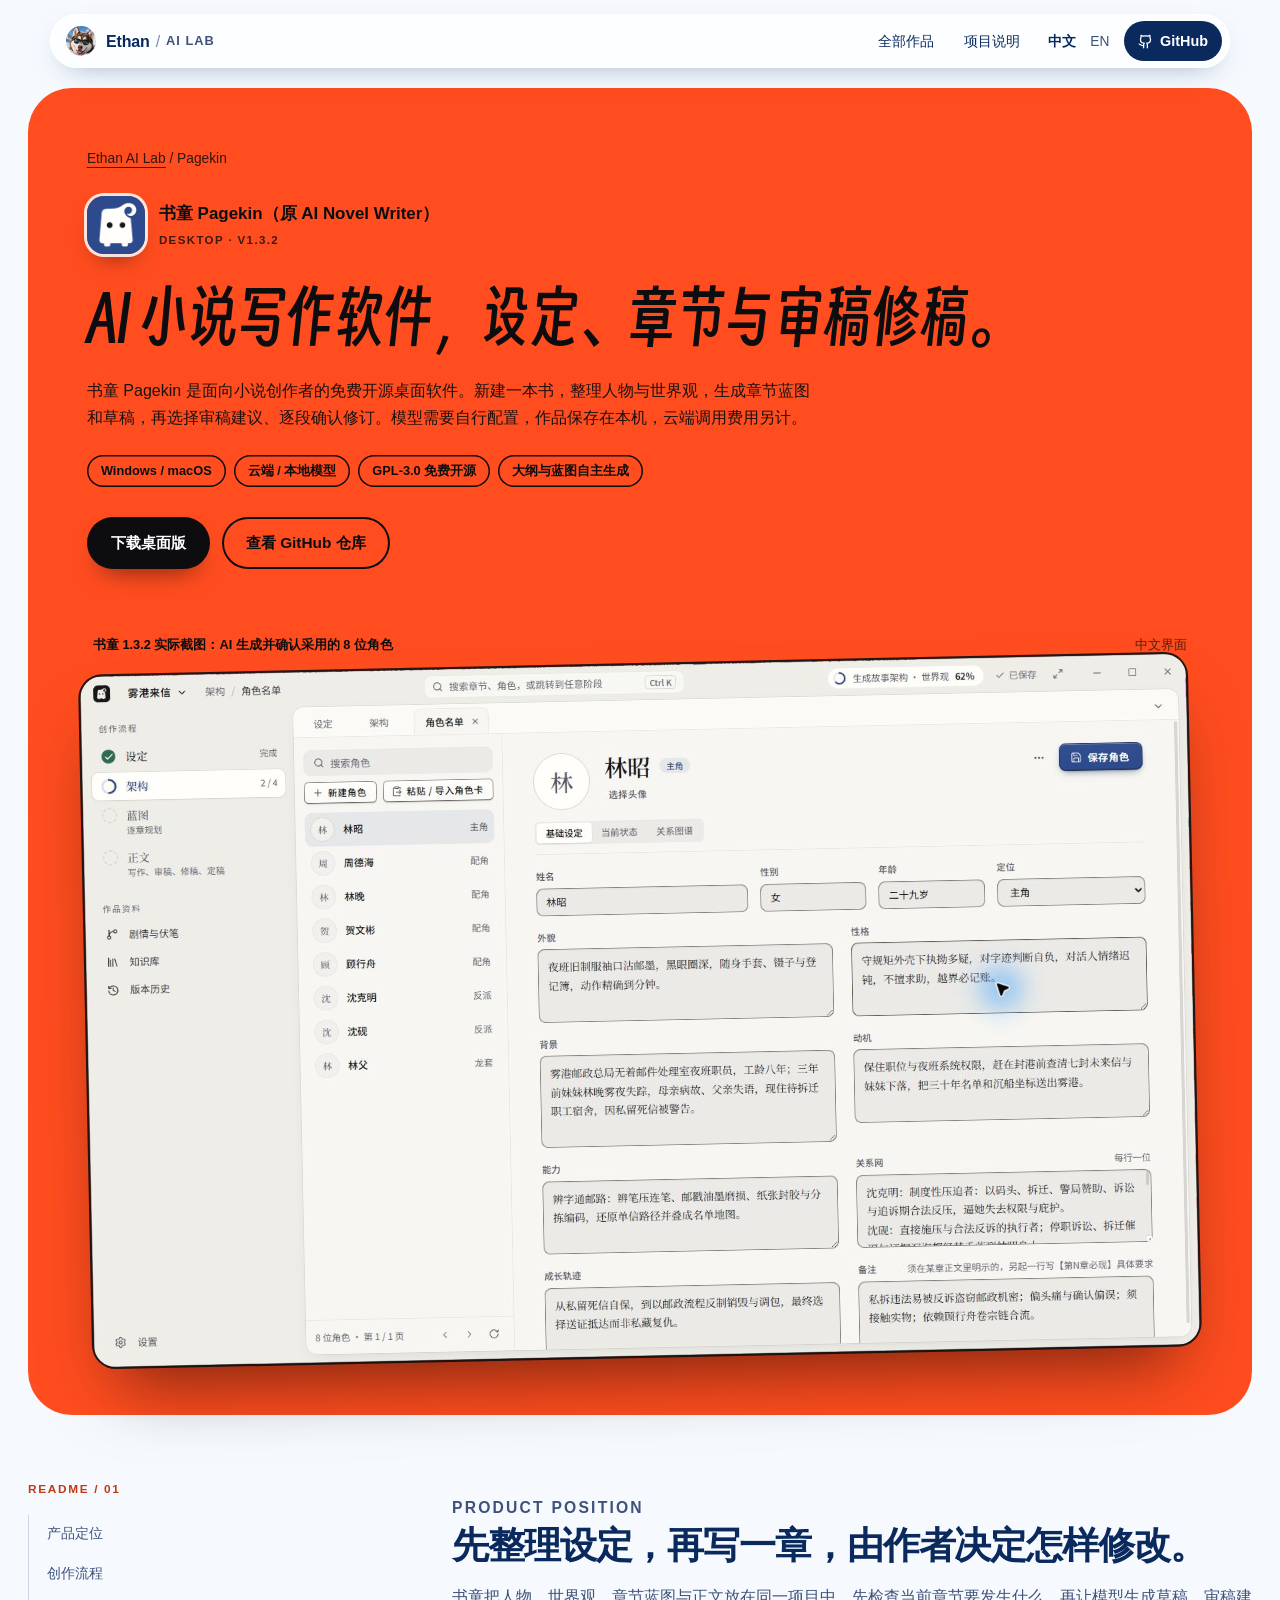
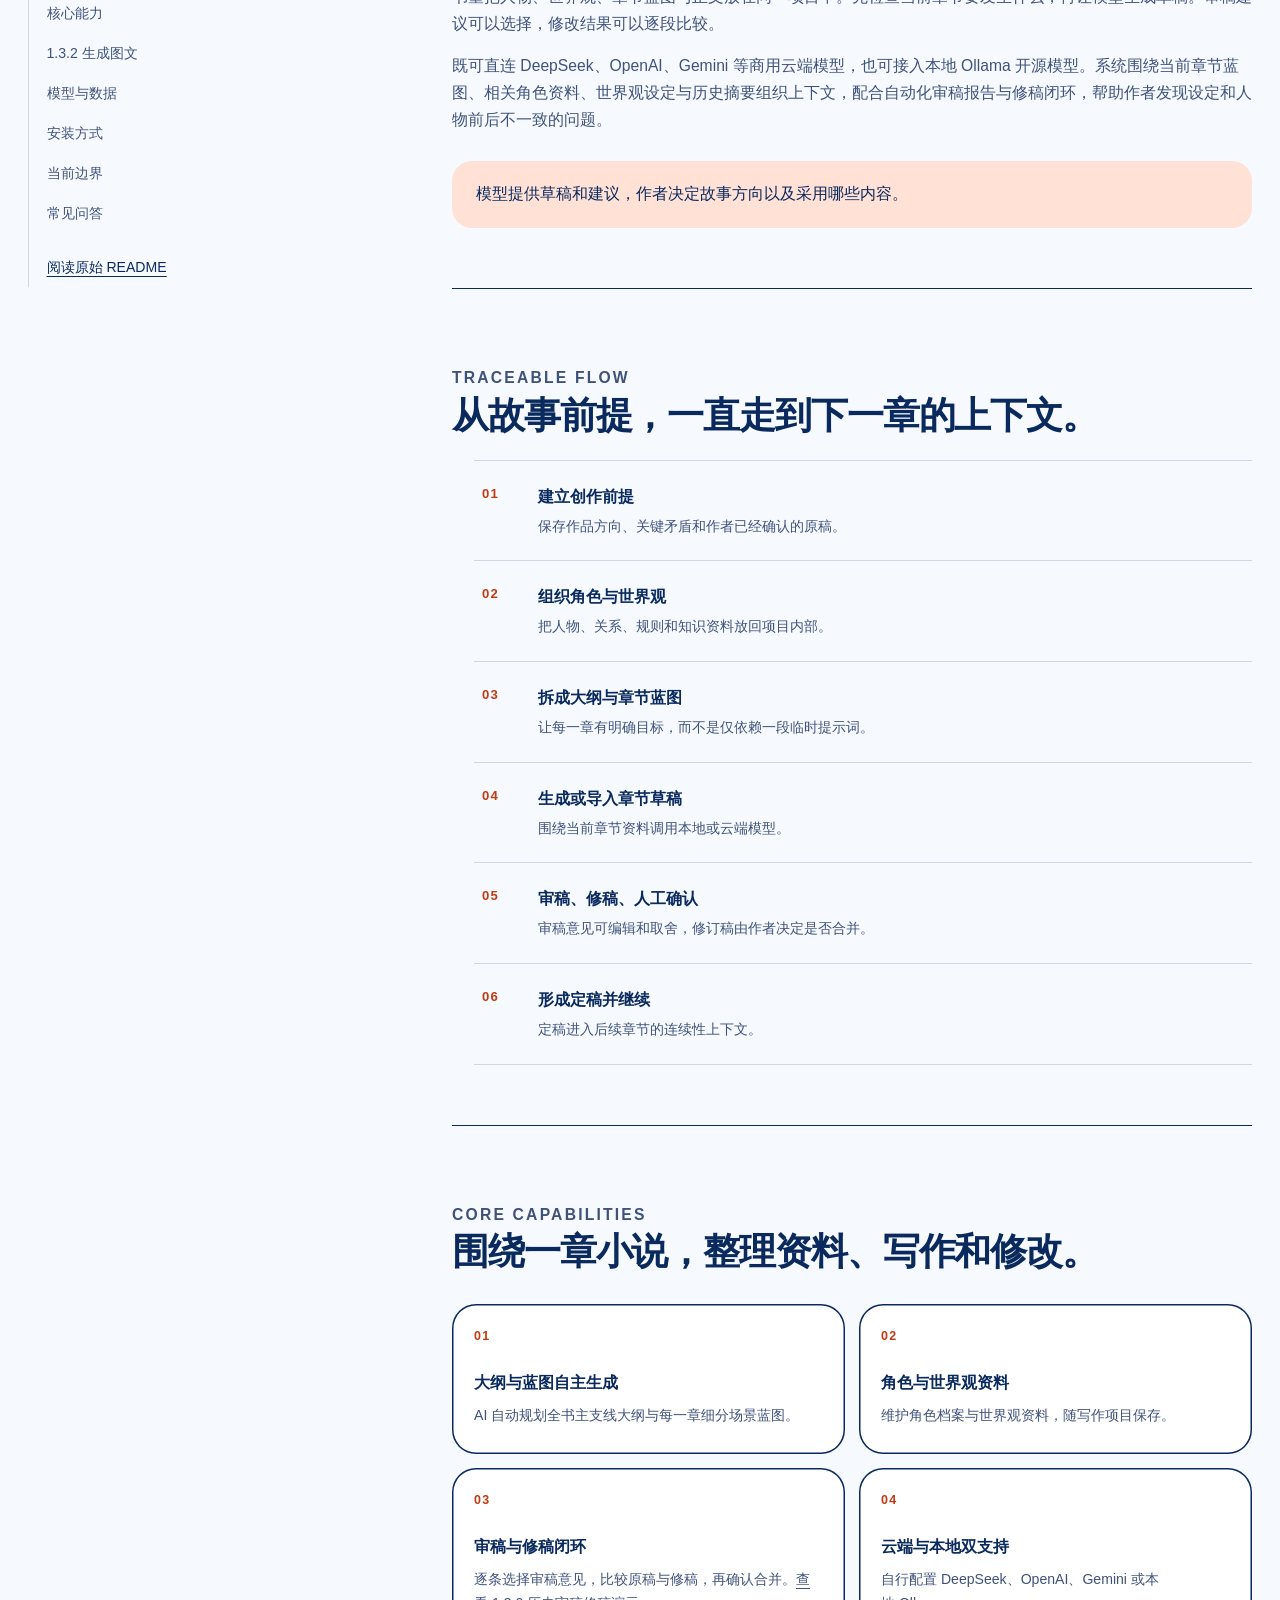
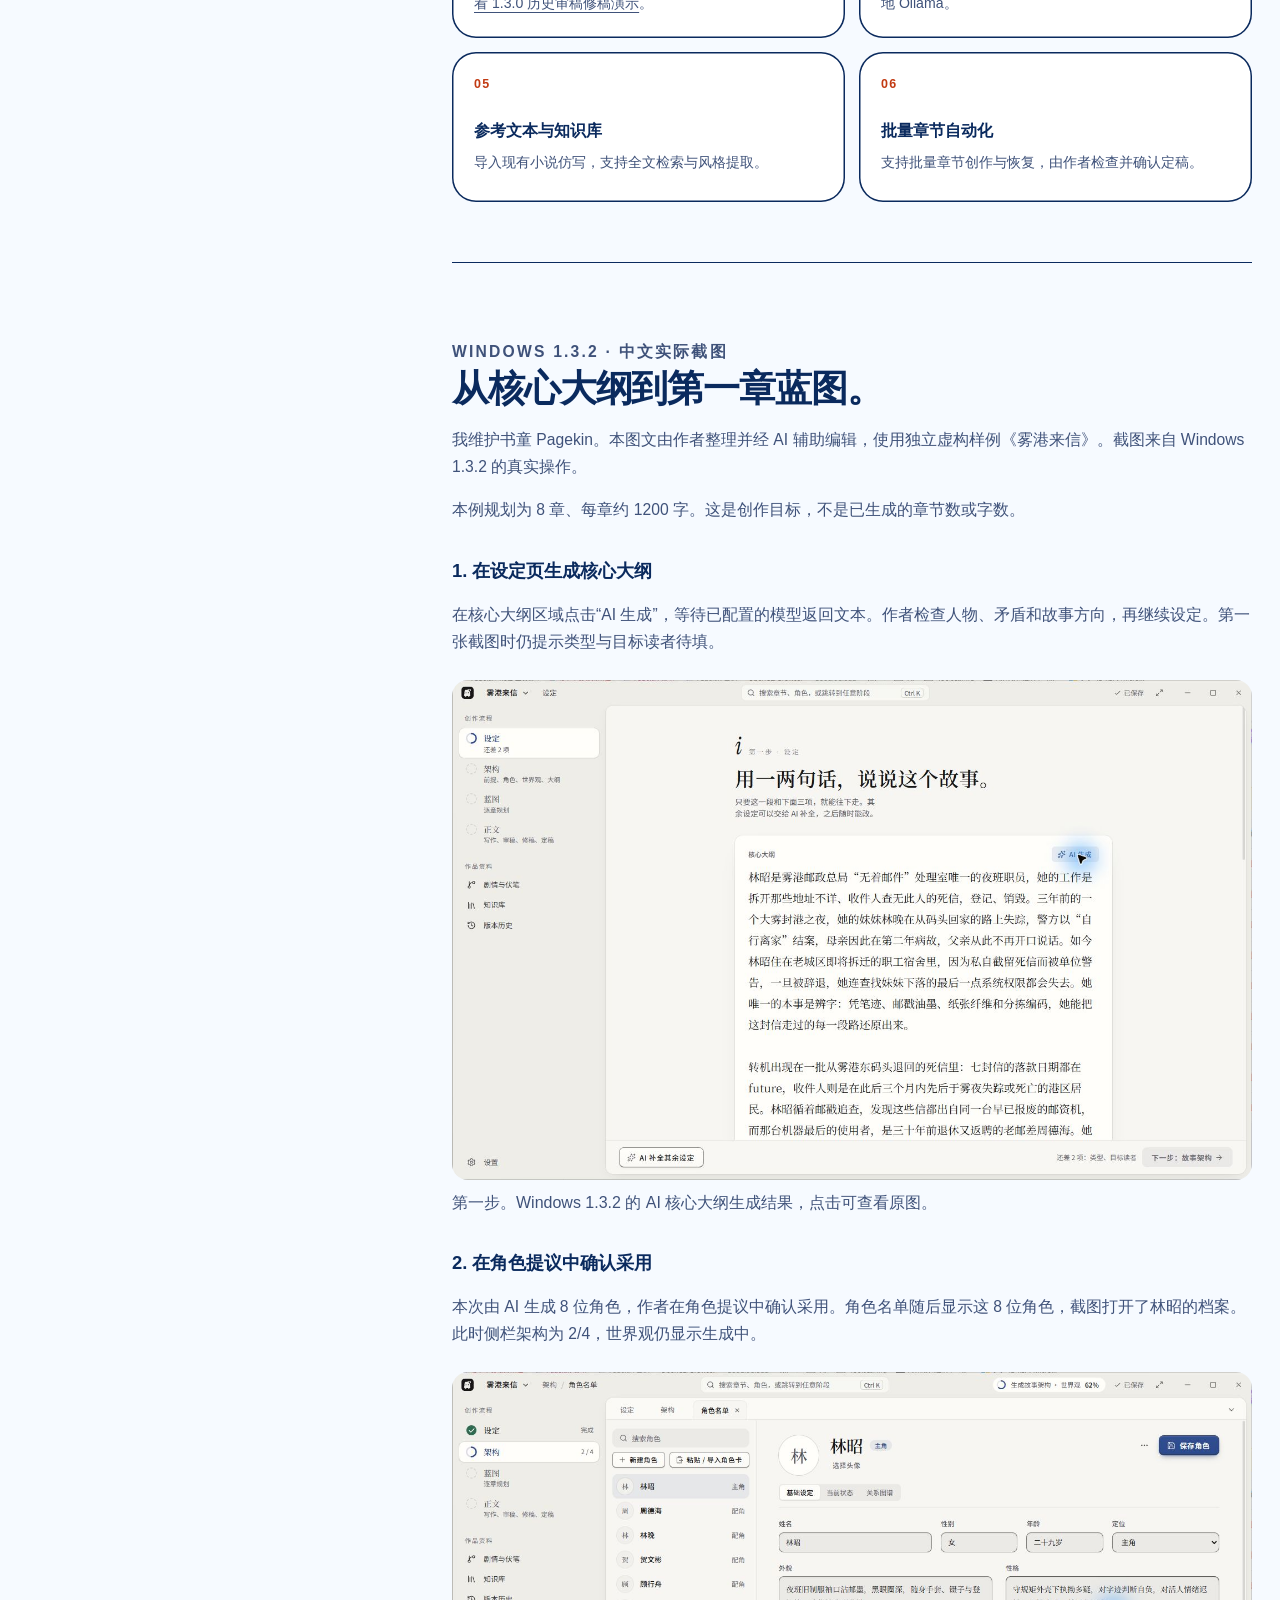
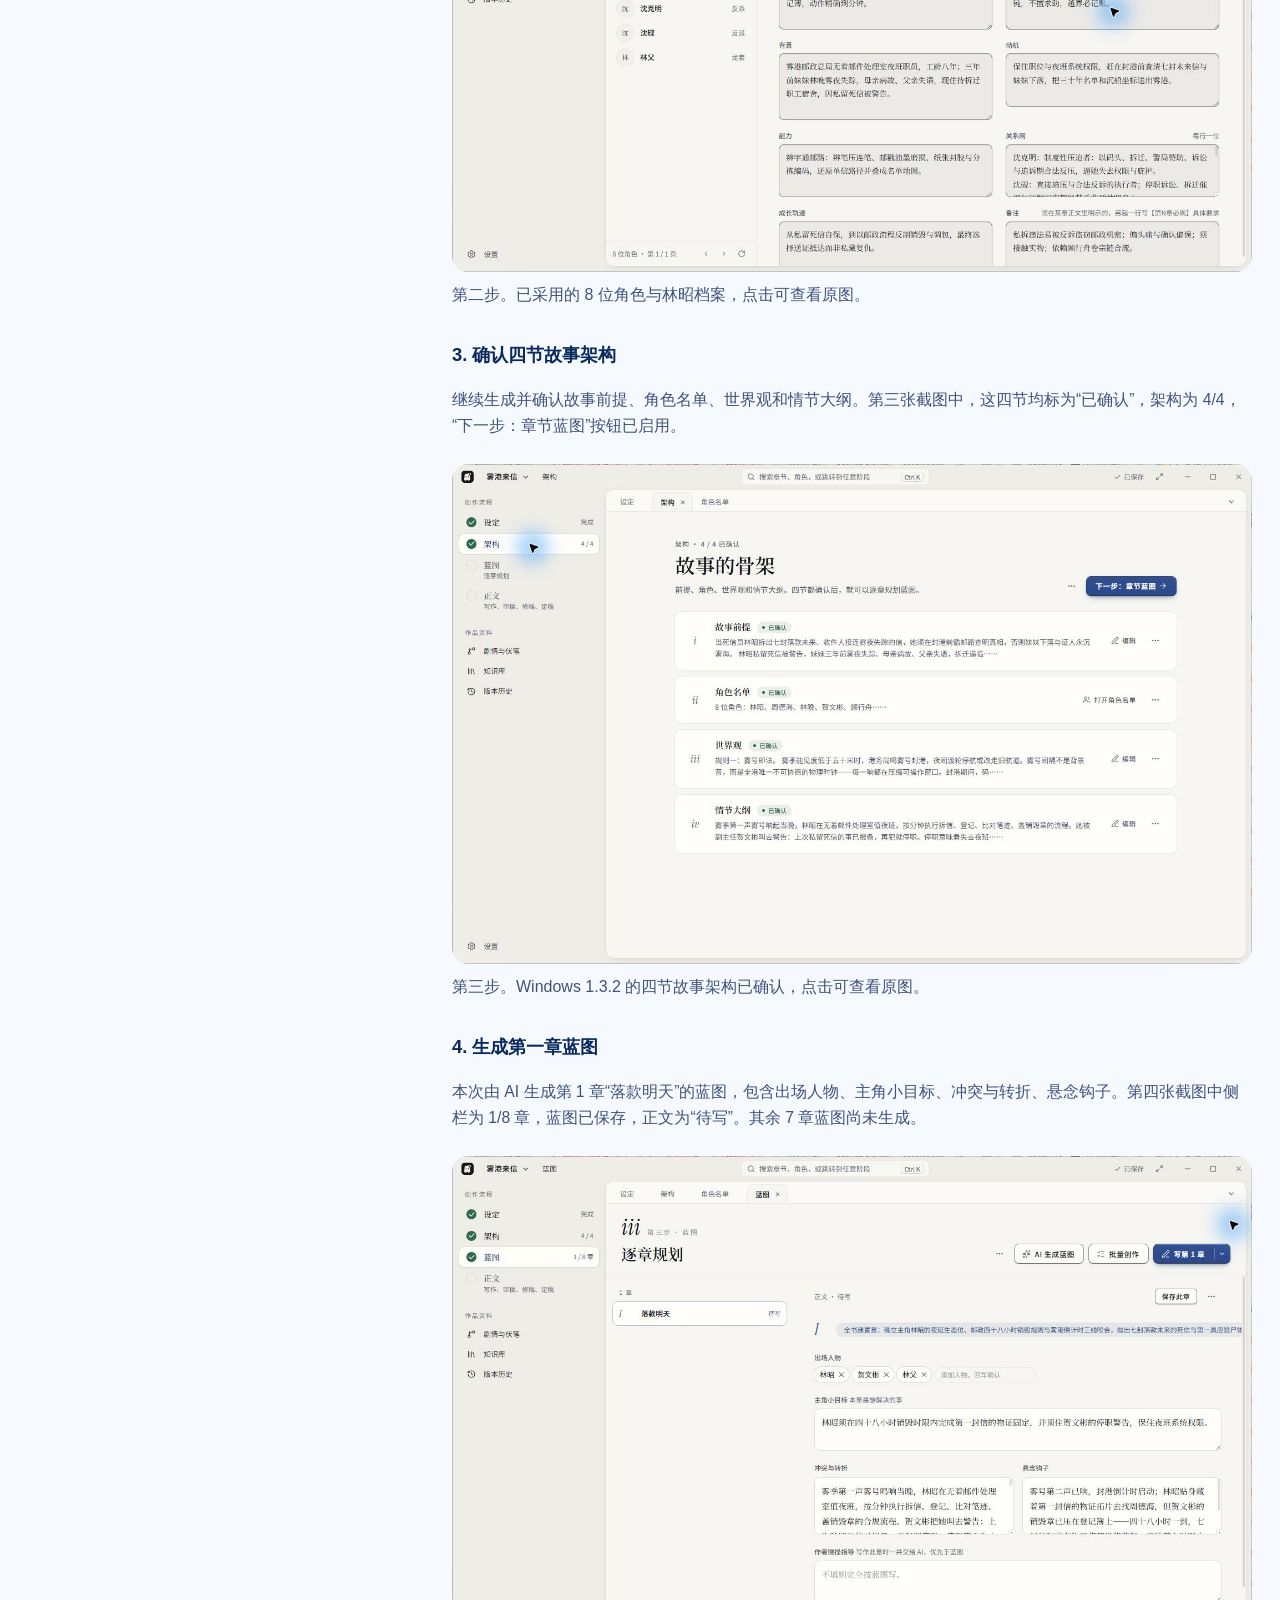
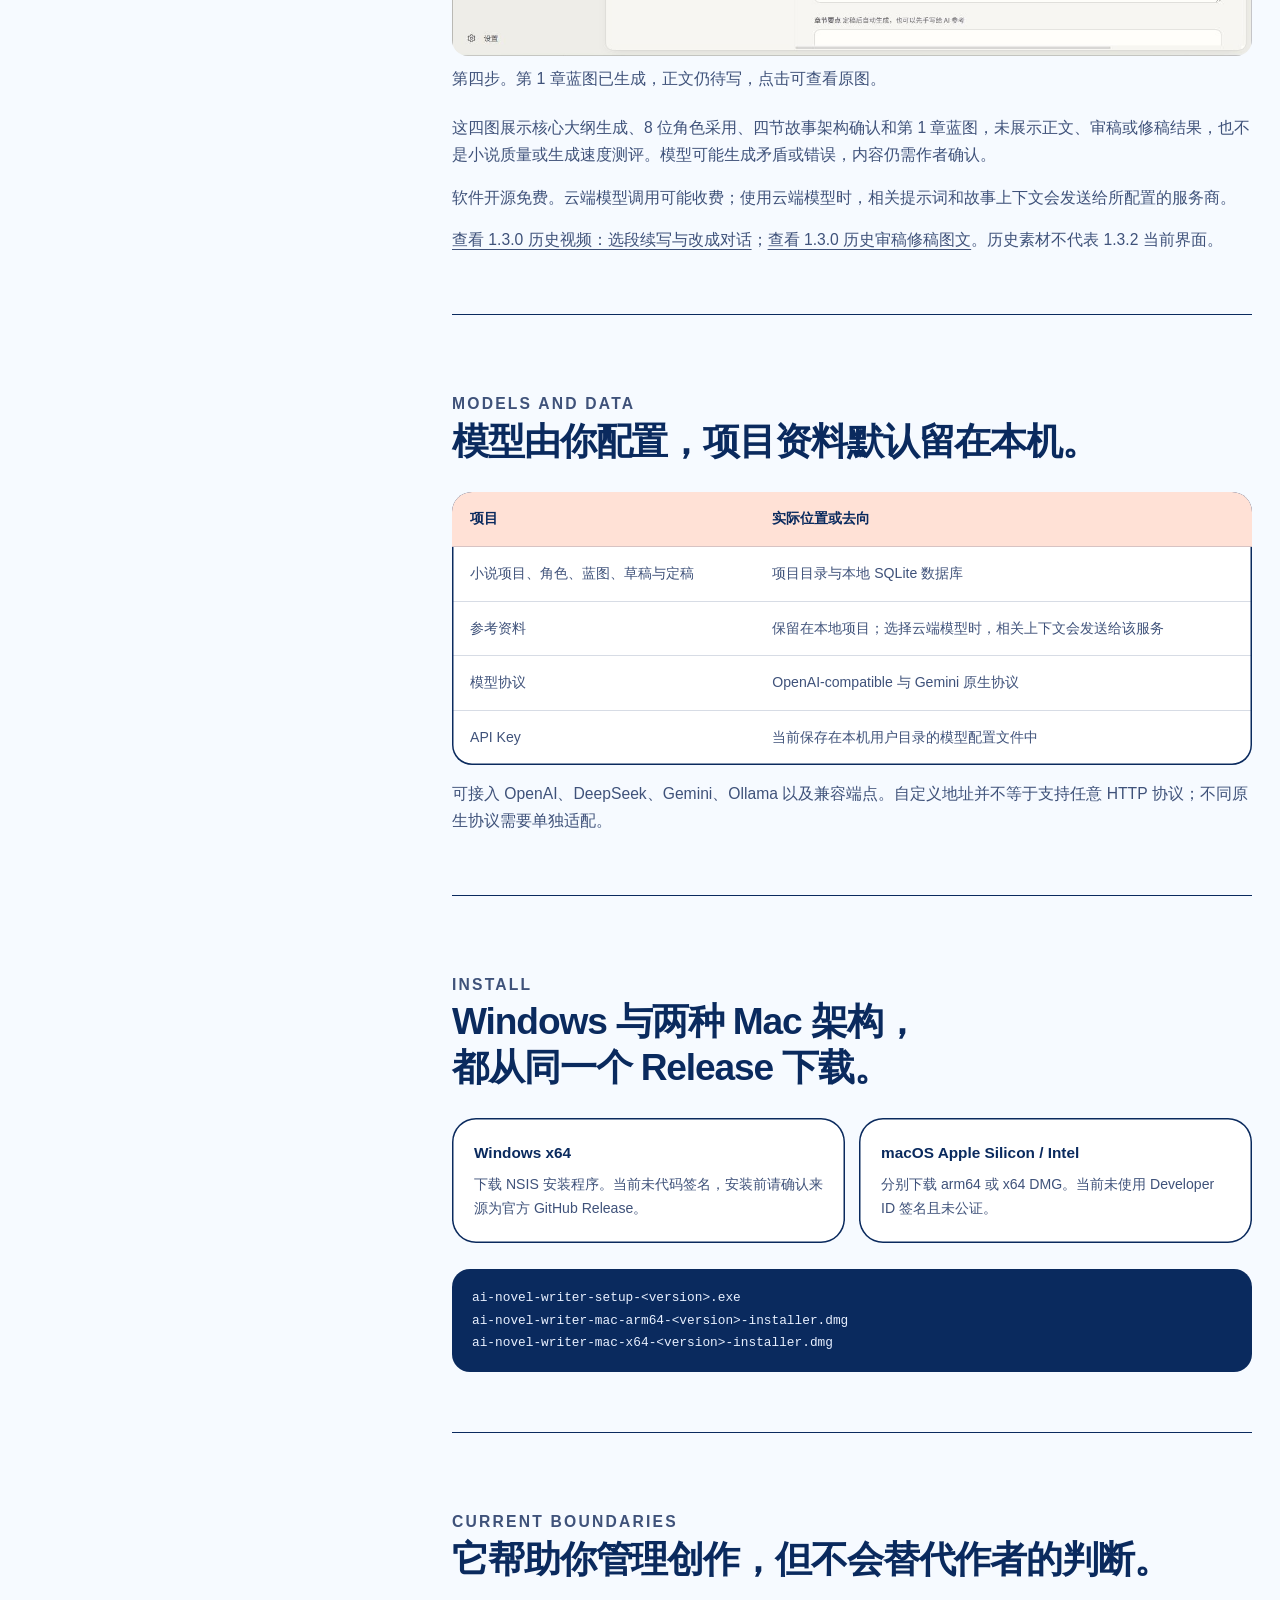
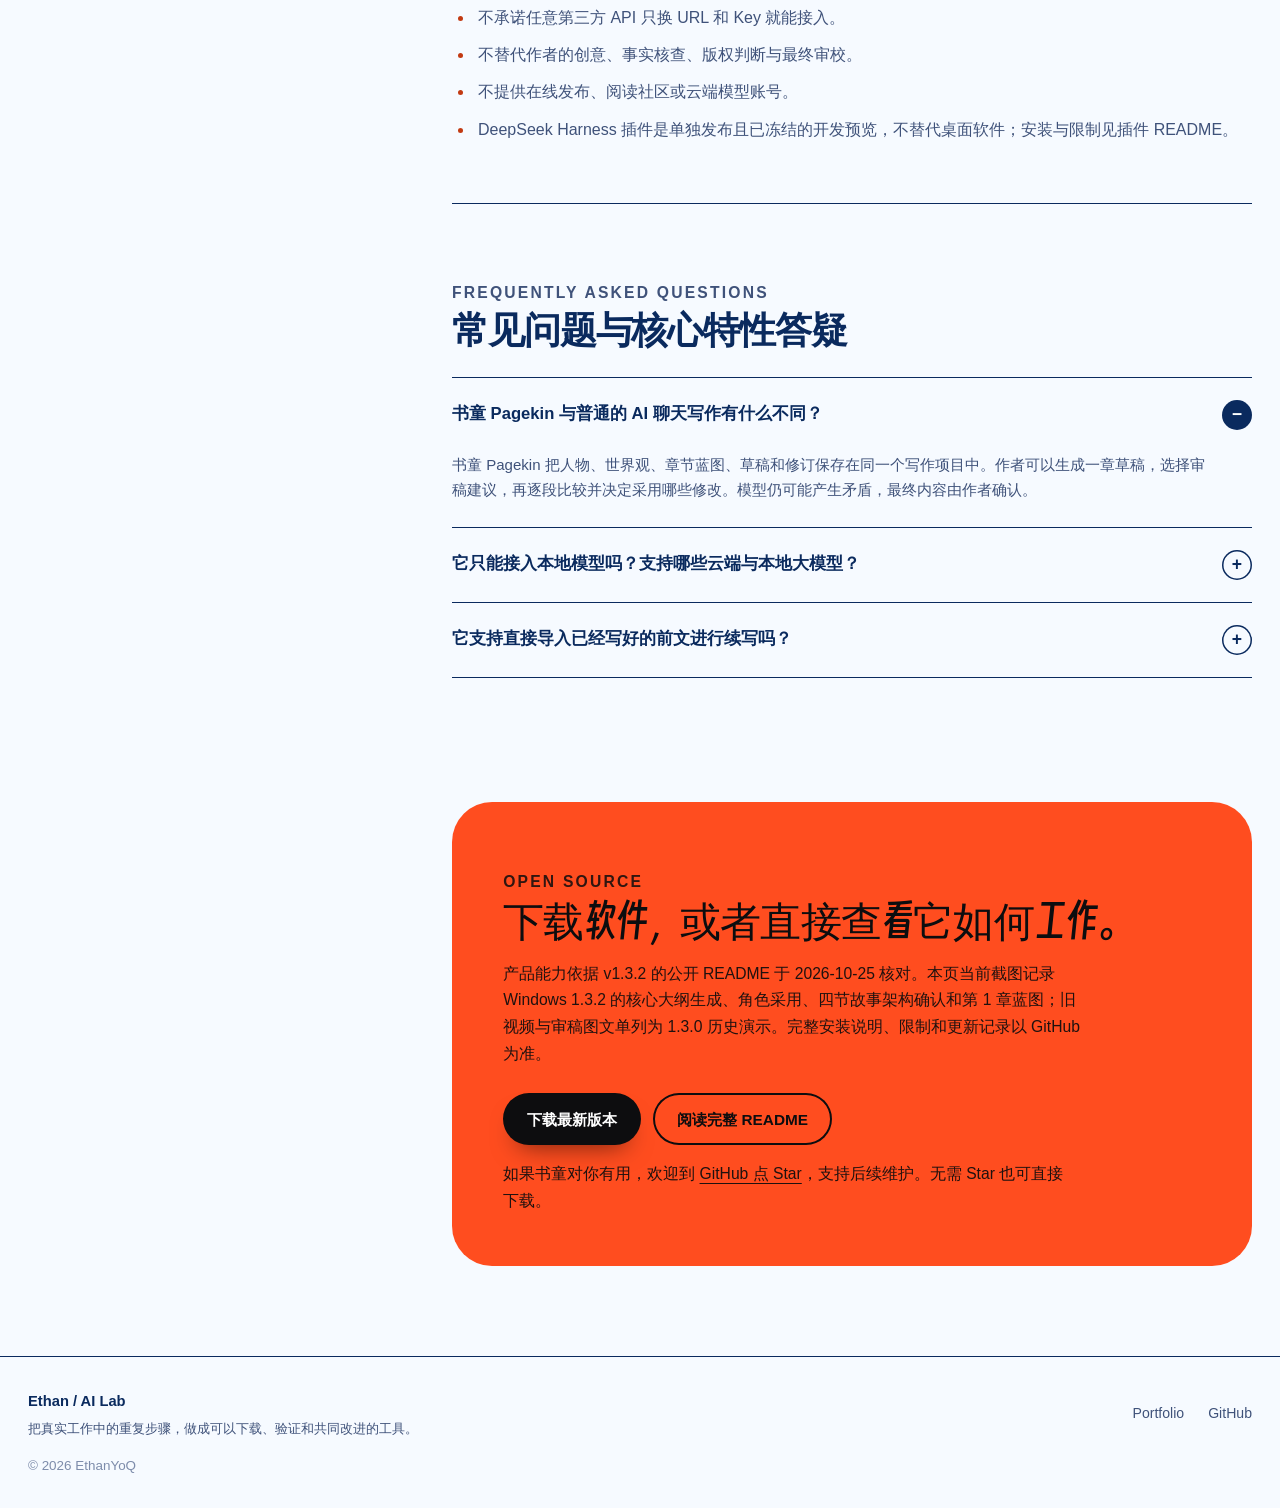
==== commit 97fb62e9: "Merge current website main into chapter blueprint guide" ====
--- a/ai-novel-writer/index.html
+++ b/ai-novel-writer/index.html
@@ -51,22 +51,6 @@
         "acceptedAnswer": {
           "@type": "Answer",
           "text": "可以导入自己的稿件继续创作，也可以选中一段正文续写、扩写或改写。生成结果需要作者检查；导入说明和支持格式以当前版本 README 为准。"
-        }
-      },
-      {
-        "@type": "Question",
-        "name": "书童 Pagekin 免费吗？AI 生成也免费吗？",
-        "acceptedAnswer": {
-          "@type": "Answer",
-          "text": "书童 Pagekin 软件本身免费，按 GPL-3.0 开源。AI 生成需要自行配置云端模型服务或本地 Ollama，软件不附带模型调用额度。云端服务商可能按模型和用量收费。本地模型需要合适的硬件，也有电力等运行成本。"
-        }
-      },
-      {
-        "@type": "Question",
-        "name": "第一次使用书童，应该从哪里开始？",
-        "acceptedAnswer": {
-          "@type": "Answer",
-          "text": "先新建一本小说，确定故事方向和写作语言。需要 AI 生成时，先配置可用模型，再生成设定并检查结果。本页的 1.3.2 核心大纲到第一章蓝图图文展示了核心大纲生成、角色采用、四节故事架构确认和第一章蓝图。样例正文仍待写。"
         }
       }
     ]
@@ -186,18 +170,6 @@
                   <p>可以导入自己的稿件继续创作，也可以选中一段正文续写、扩写或改写。生成结果需要作者检查；导入说明和支持格式以当前版本 README 为准。</p>
                 </div>
               </details>
-              <details class="faq-item">
-                <summary>书童 Pagekin 免费吗？AI 生成也免费吗？</summary>
-                <div class="faq-answer">
-                  <p>书童 Pagekin 软件本身免费，按 GPL-3.0 开源。AI 生成需要自行配置云端模型服务或本地 Ollama，软件不附带模型调用额度。云端服务商可能按模型和用量收费。本地模型需要合适的硬件，也有电力等运行成本。</p>
-                </div>
-              </details>
-              <details class="faq-item">
-                <summary>第一次使用书童，应该从哪里开始？</summary>
-                <div class="faq-answer">
-                  <p>先新建一本小说，确定故事方向和写作语言。需要 AI 生成时，先配置可用模型，再生成设定并检查结果。本页的 <a href="#demo">1.3.2 核心大纲到第一章蓝图图文</a>展示了核心大纲生成、角色采用、四节故事架构确认和第一章蓝图。样例正文仍待写。</p>
-                </div>
-              </details>
             </div>
           </div>
 
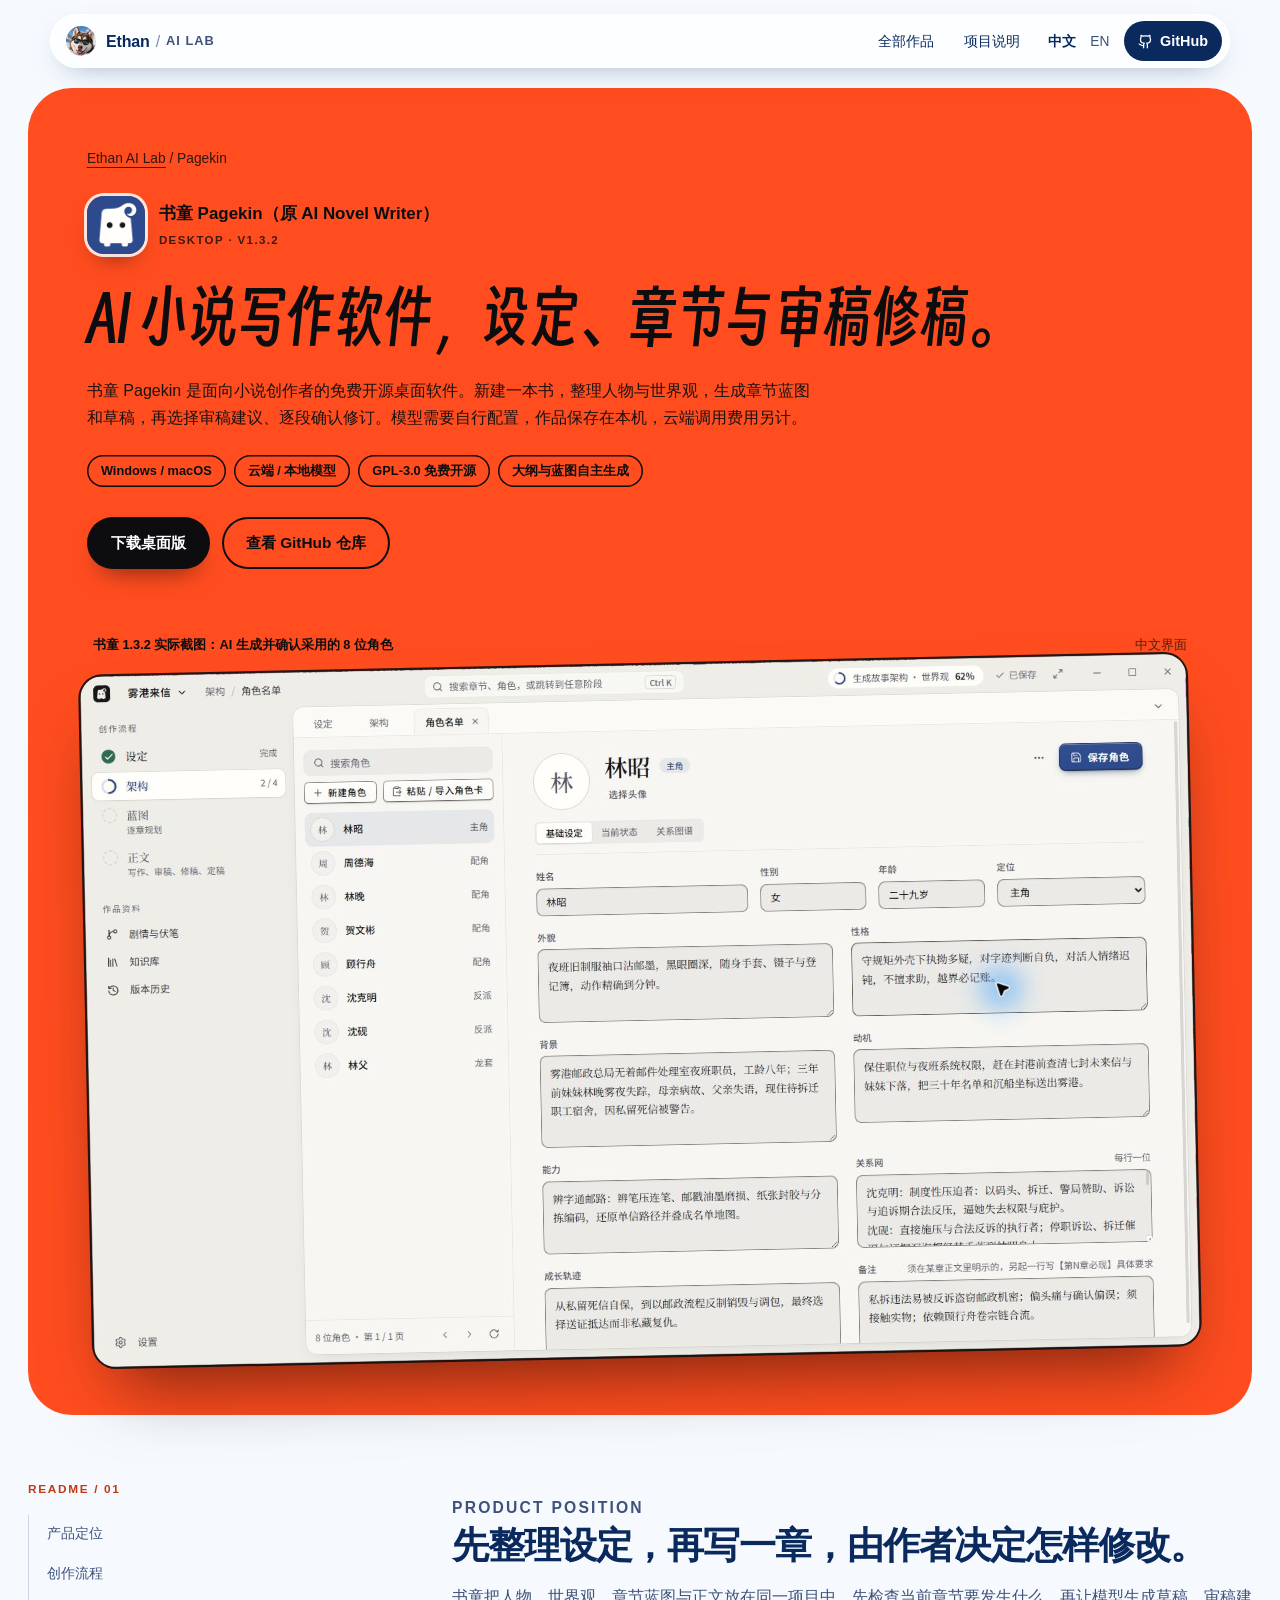
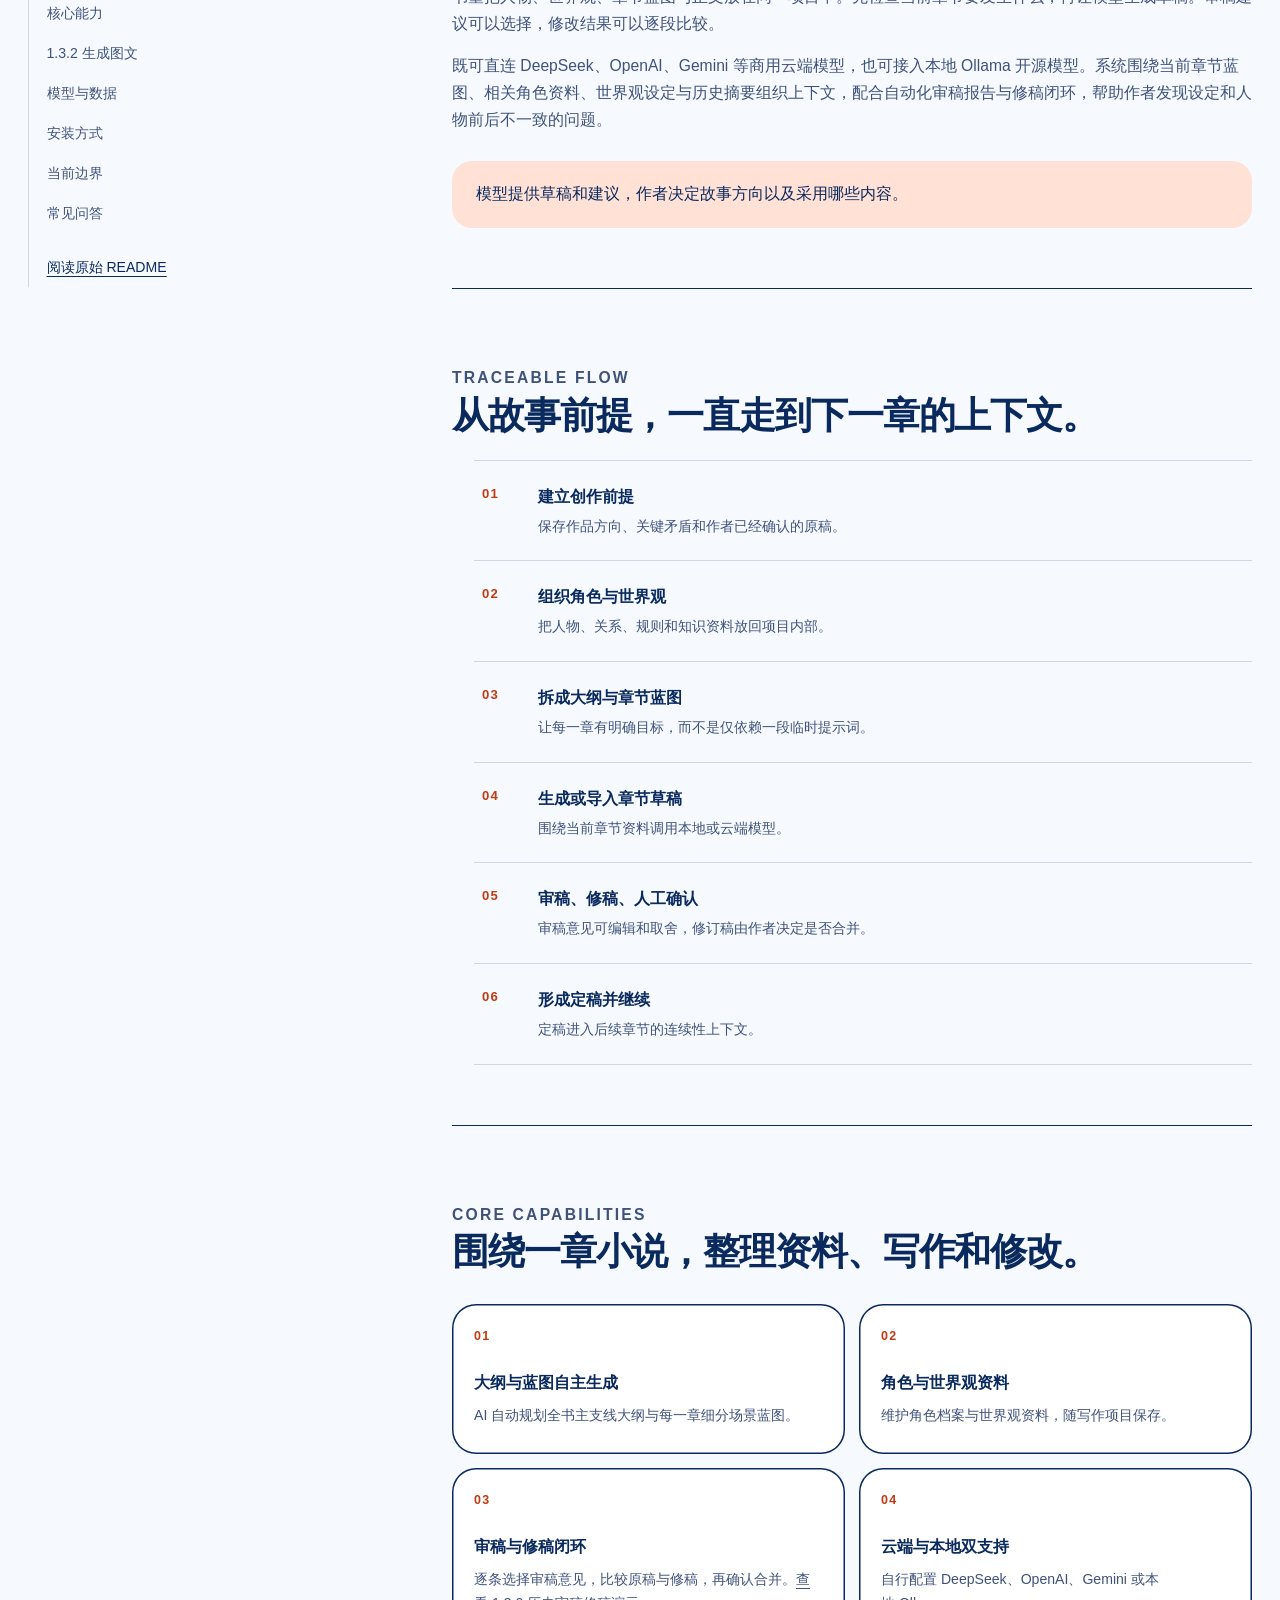
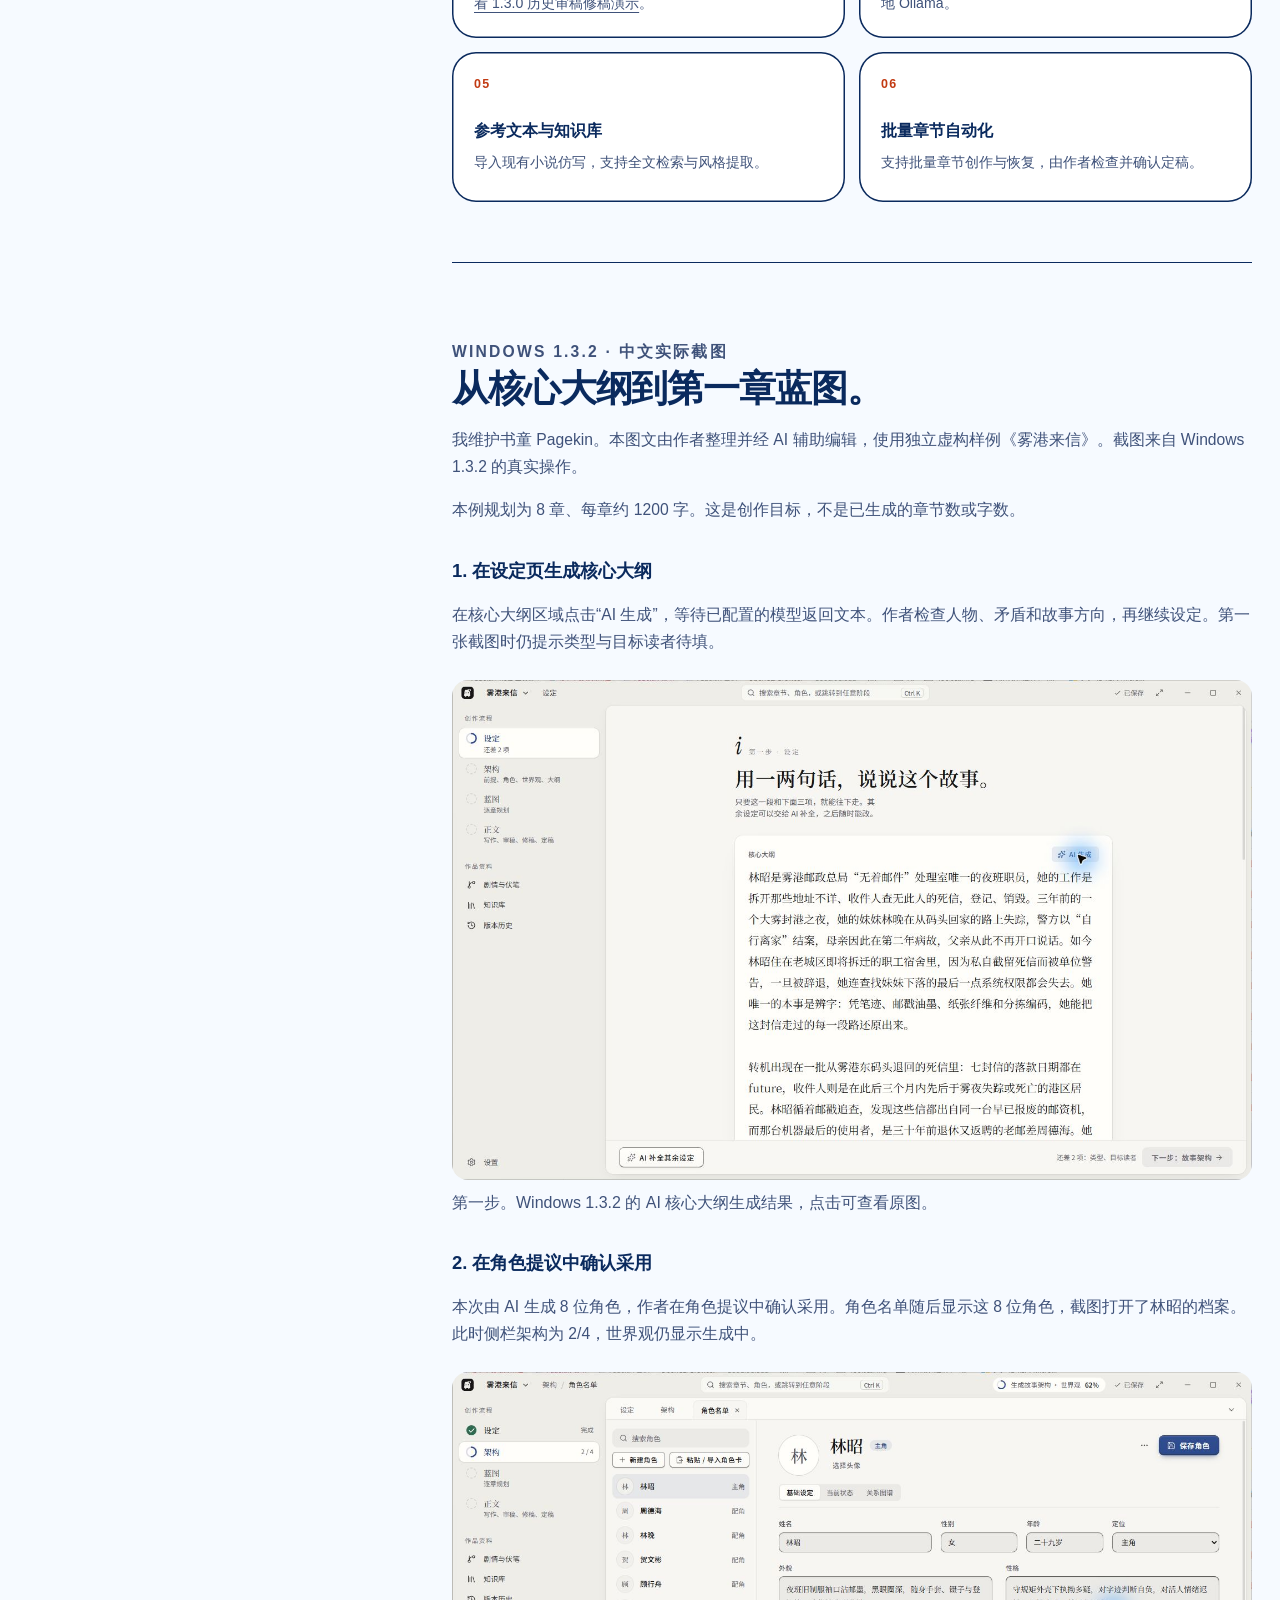
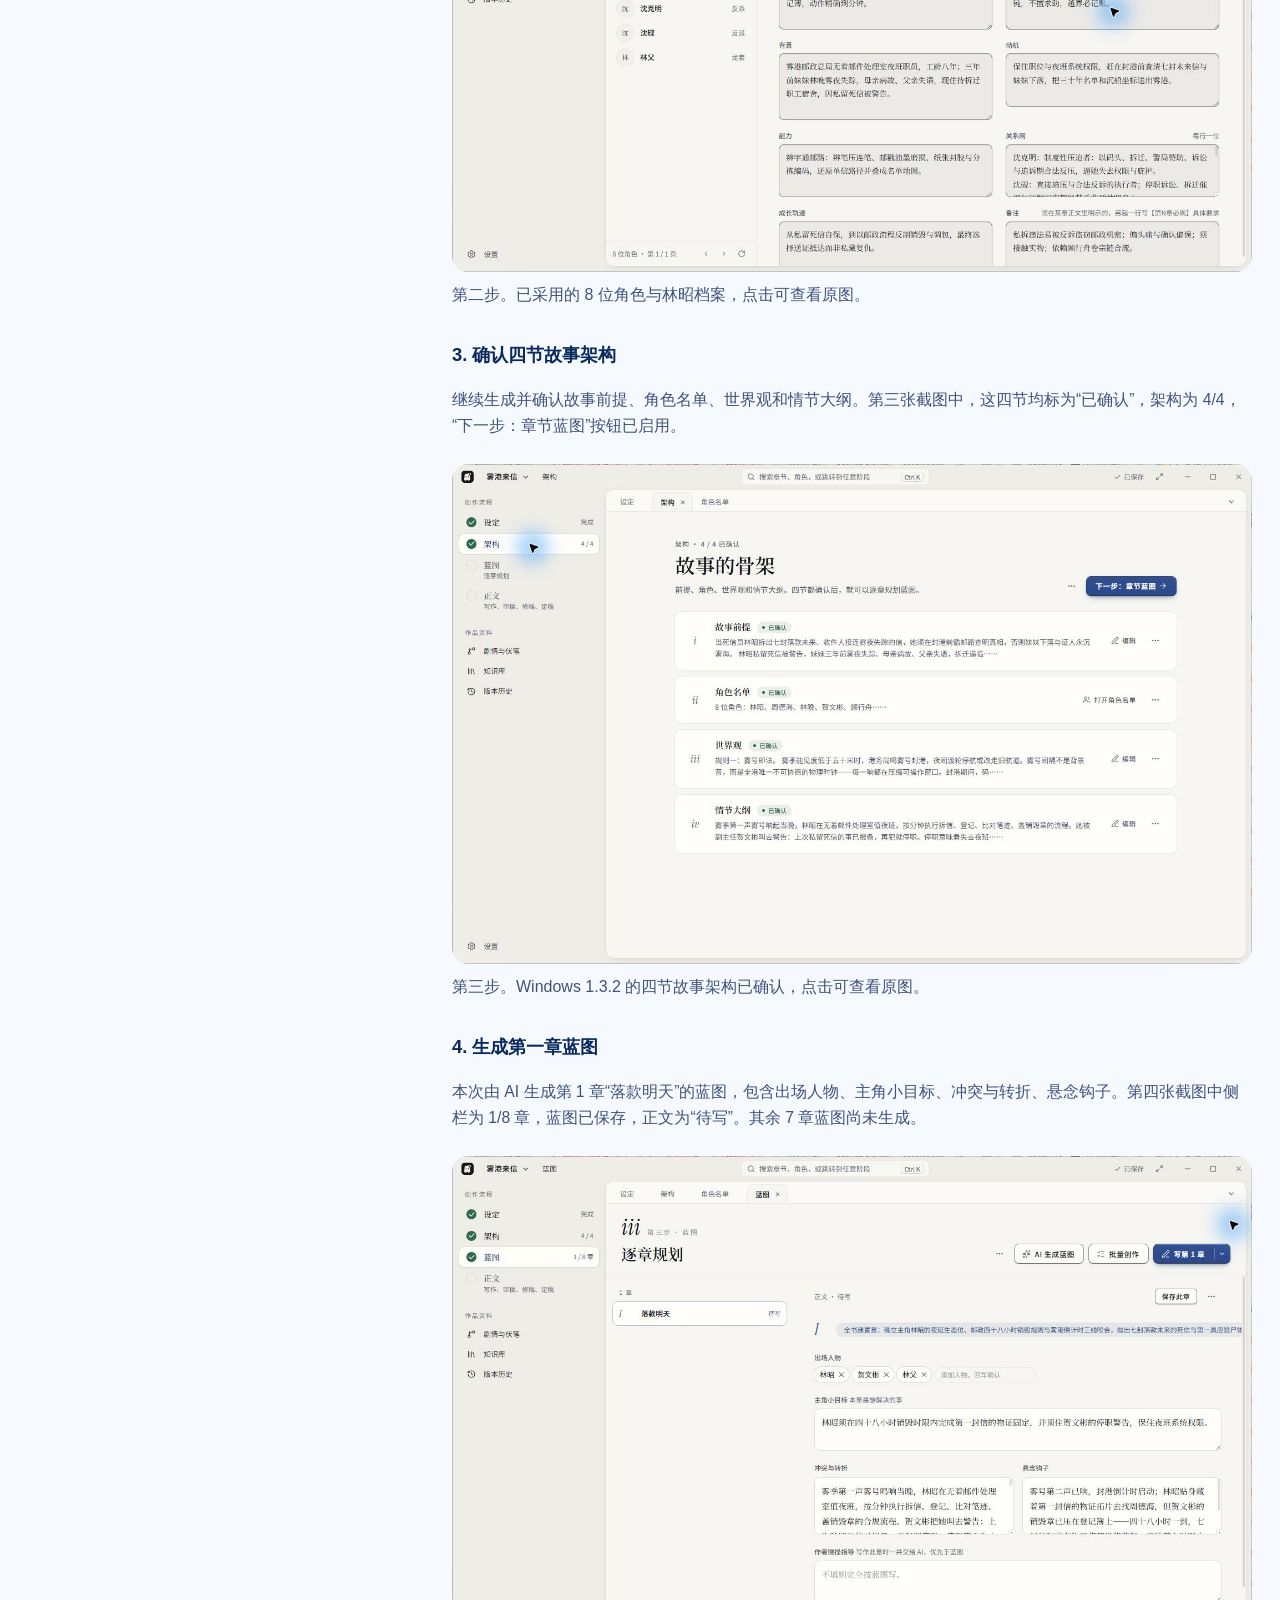
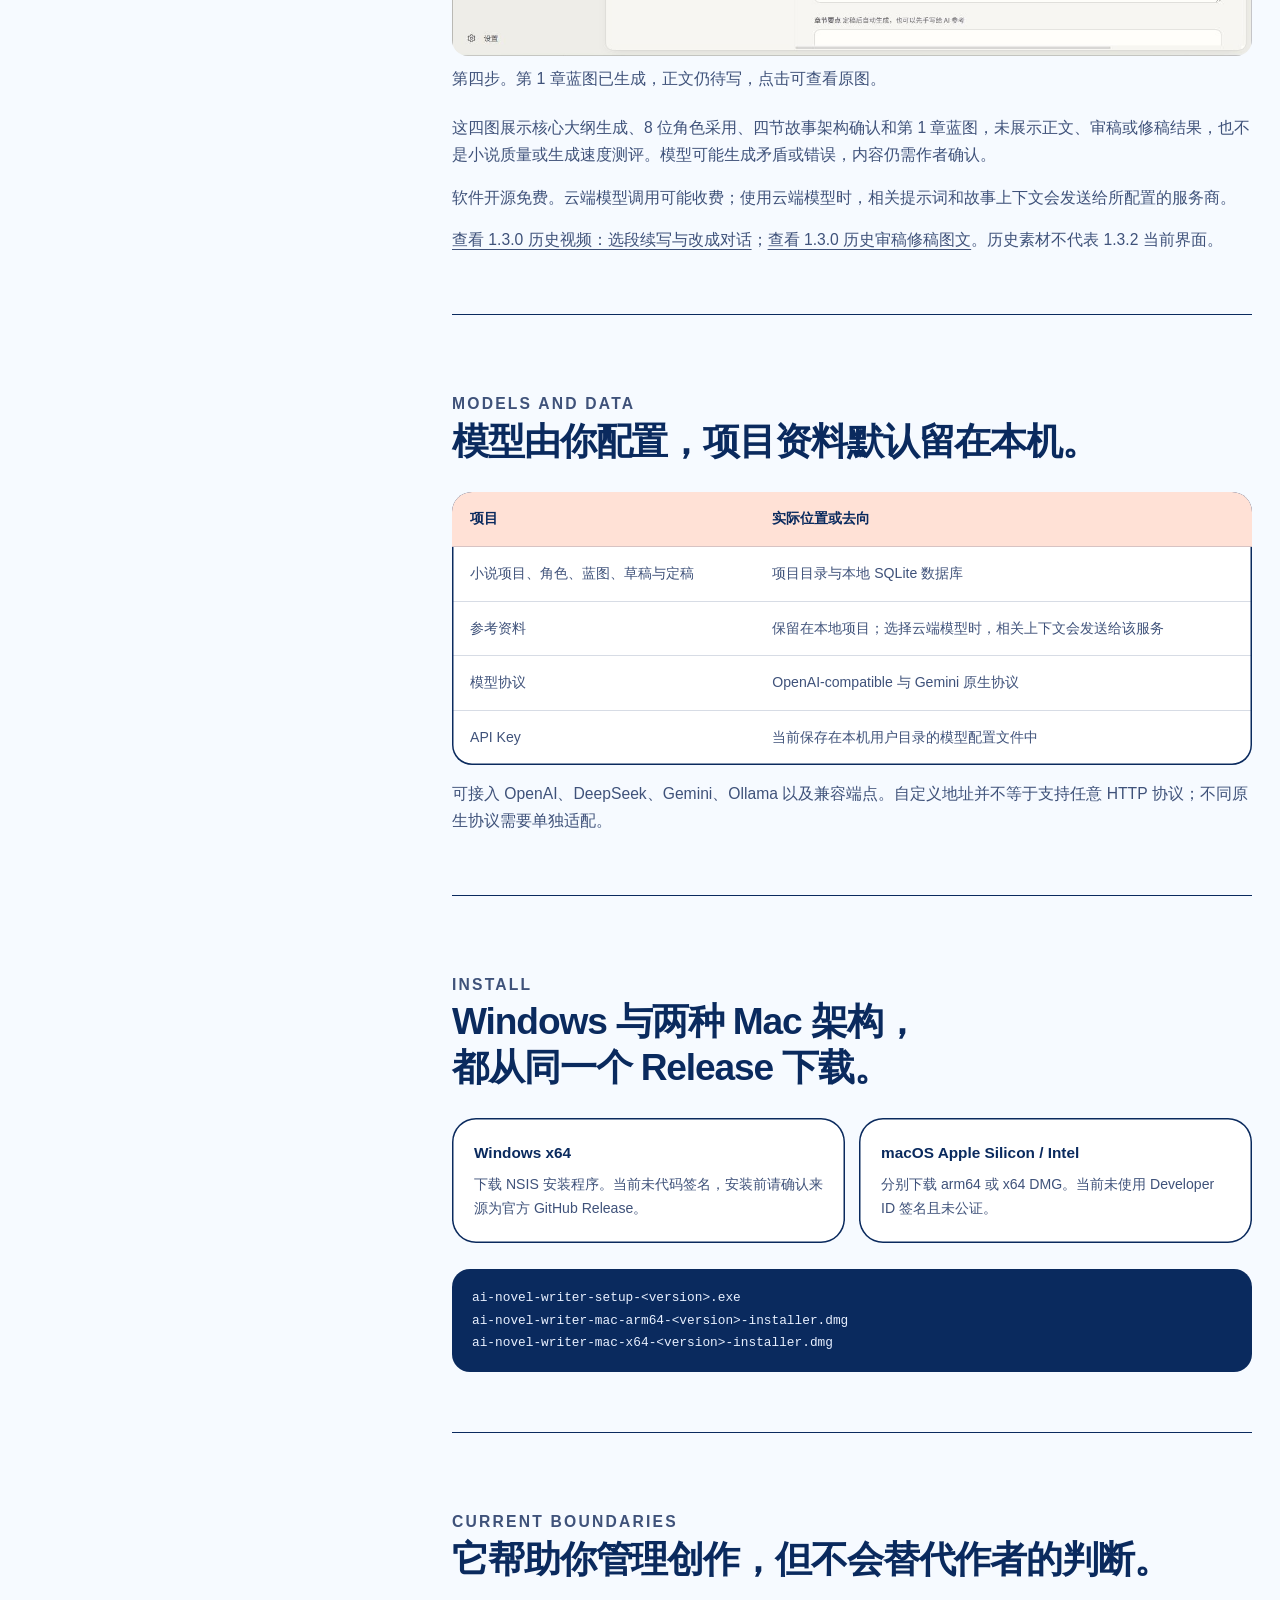
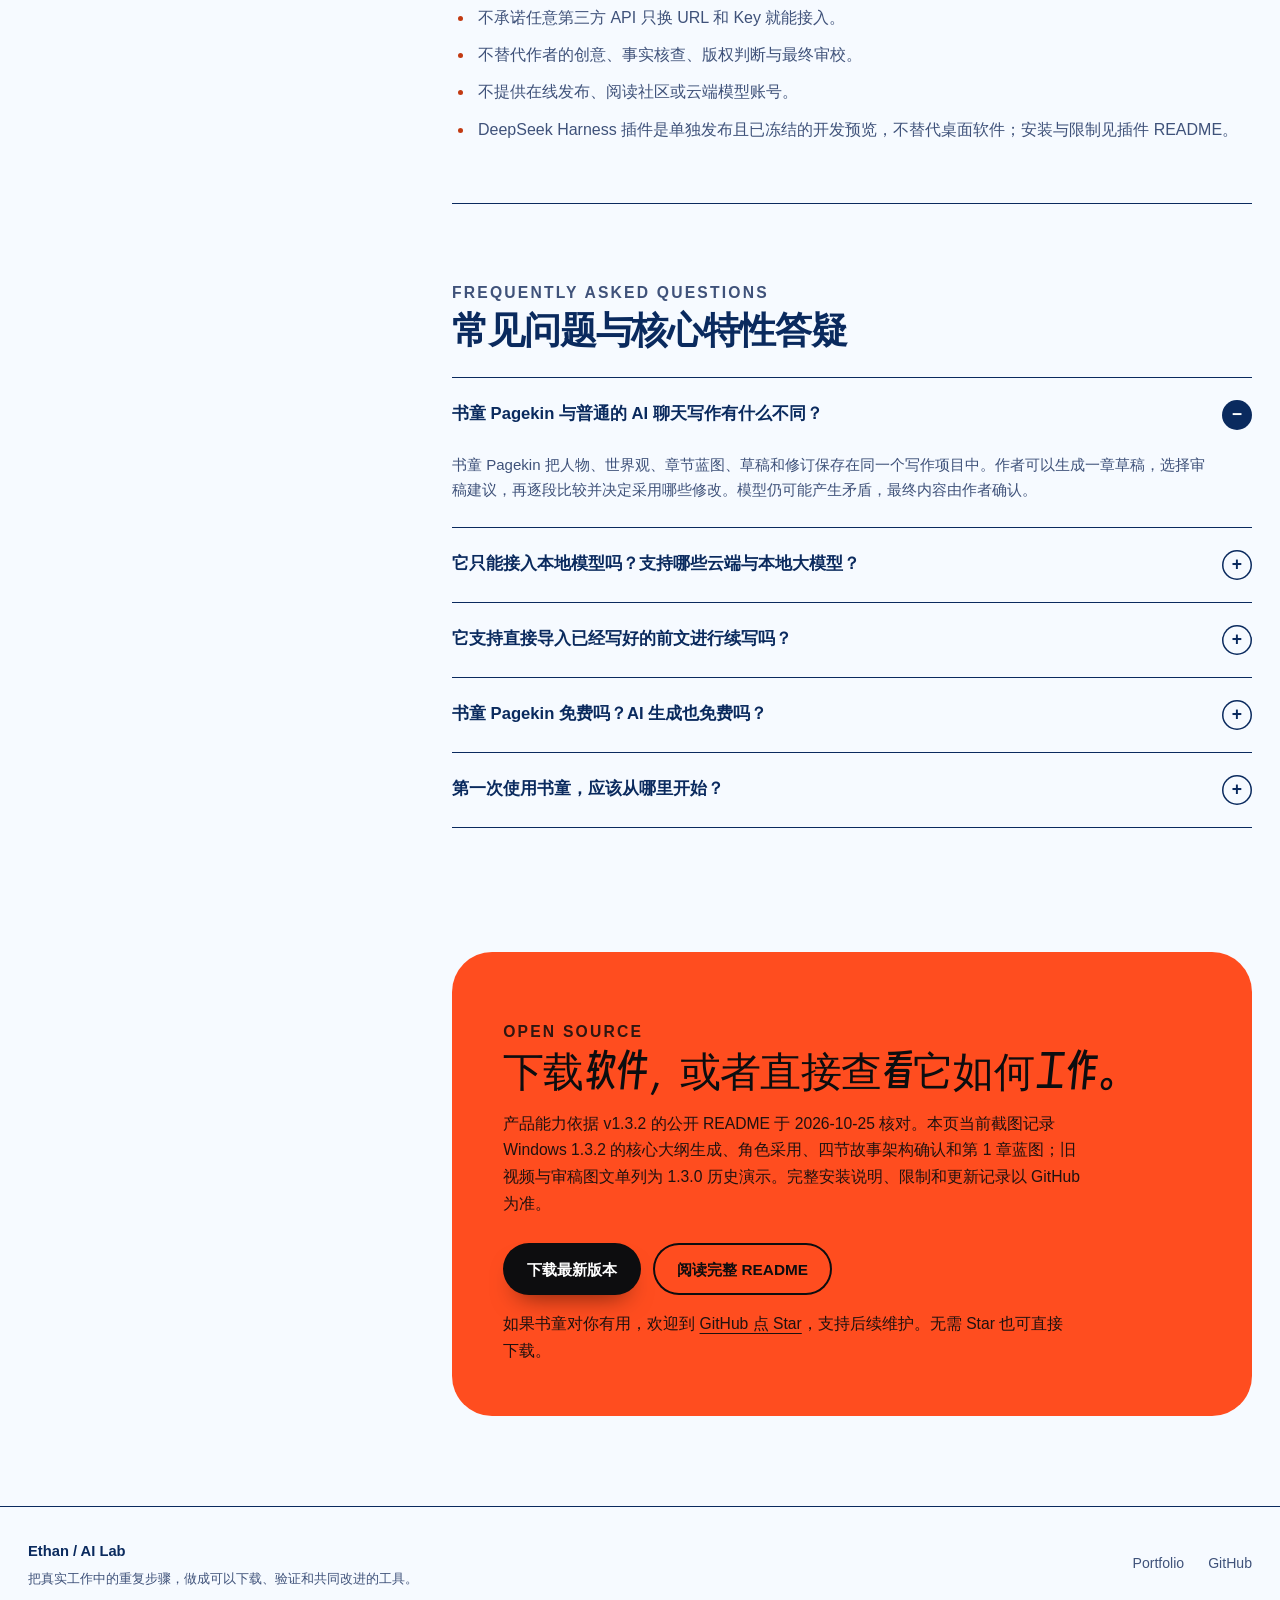
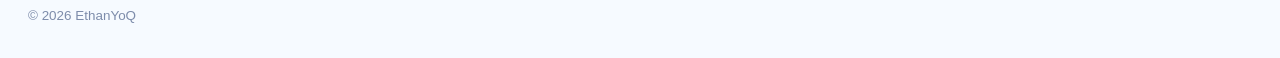
==== commit 90e7b732: "Merge remote-tracking branch 'public-site/codex/pagekin-cost-faq-20261026' into codex/site-approval-" ====
--- a/ai-novel-writer/index.html
+++ b/ai-novel-writer/index.html
@@ -52,6 +52,22 @@
           "@type": "Answer",
           "text": "可以导入自己的稿件继续创作，也可以选中一段正文续写、扩写或改写。生成结果需要作者检查；导入说明和支持格式以当前版本 README 为准。"
         }
+      },
+      {
+        "@type": "Question",
+        "name": "书童 Pagekin 免费吗？AI 生成也免费吗？",
+        "acceptedAnswer": {
+          "@type": "Answer",
+          "text": "书童 Pagekin 软件本身免费，按 GPL-3.0 开源。AI 生成需要自行配置云端模型服务或本地 Ollama，软件不附带模型调用额度。云端服务商可能按模型和用量收费。本地模型需要合适的硬件，也有电力等运行成本。"
+        }
+      },
+      {
+        "@type": "Question",
+        "name": "第一次使用书童，应该从哪里开始？",
+        "acceptedAnswer": {
+          "@type": "Answer",
+          "text": "先新建一本小说，确定故事方向和写作语言。需要 AI 生成时，先配置可用模型，再生成设定并检查结果。本页的 1.3.2 核心大纲到第一章蓝图图文展示了核心大纲生成、角色采用、四节故事架构确认和第一章蓝图。样例正文仍待写。"
+        }
       }
     ]
   }
@@ -170,6 +186,18 @@
                   <p>可以导入自己的稿件继续创作，也可以选中一段正文续写、扩写或改写。生成结果需要作者检查；导入说明和支持格式以当前版本 README 为准。</p>
                 </div>
               </details>
+              <details class="faq-item">
+                <summary>书童 Pagekin 免费吗？AI 生成也免费吗？</summary>
+                <div class="faq-answer">
+                  <p>书童 Pagekin 软件本身免费，按 GPL-3.0 开源。AI 生成需要自行配置云端模型服务或本地 Ollama，软件不附带模型调用额度。云端服务商可能按模型和用量收费。本地模型需要合适的硬件，也有电力等运行成本。</p>
+                </div>
+              </details>
+              <details class="faq-item">
+                <summary>第一次使用书童，应该从哪里开始？</summary>
+                <div class="faq-answer">
+                  <p>先新建一本小说，确定故事方向和写作语言。需要 AI 生成时，先配置可用模型，再生成设定并检查结果。本页的 <a href="#demo">1.3.2 核心大纲到第一章蓝图图文</a>展示了核心大纲生成、角色采用、四节故事架构确认和第一章蓝图。样例正文仍待写。</p>
+                </div>
+              </details>
             </div>
           </div>
 
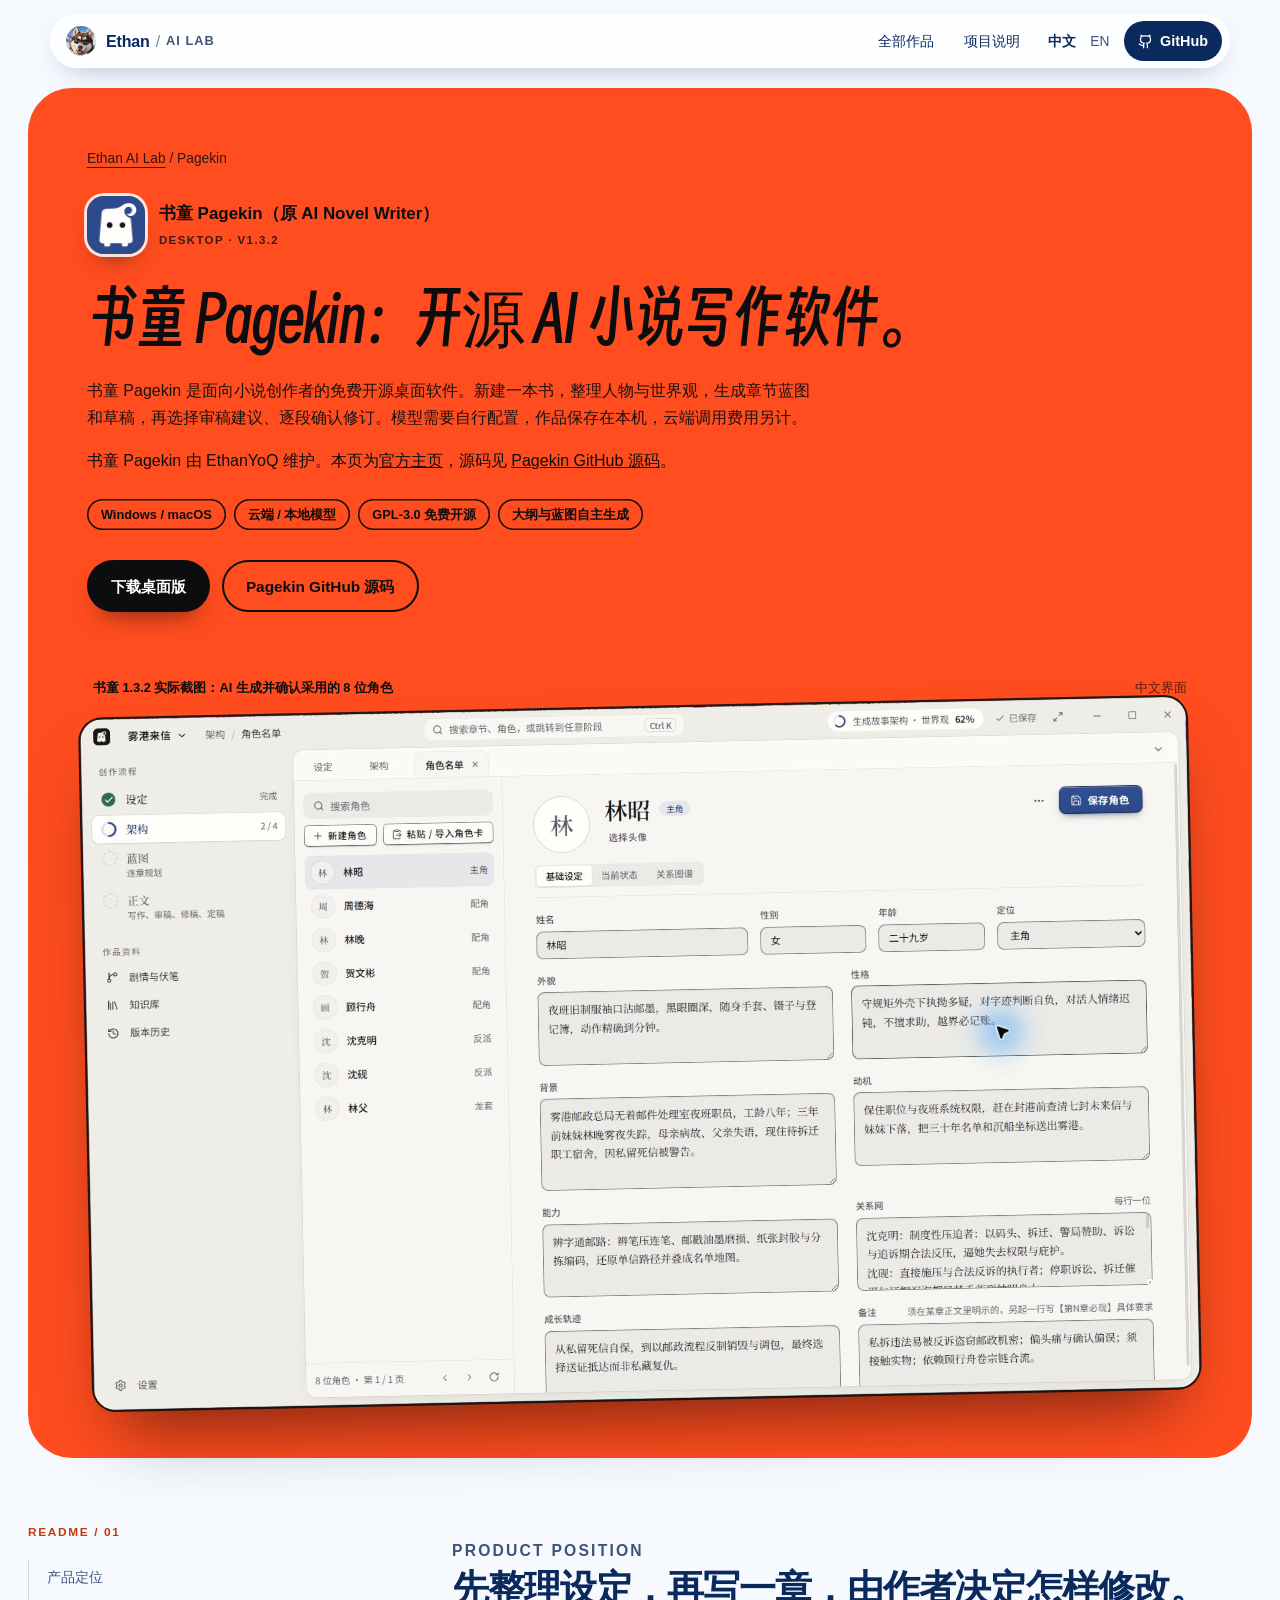
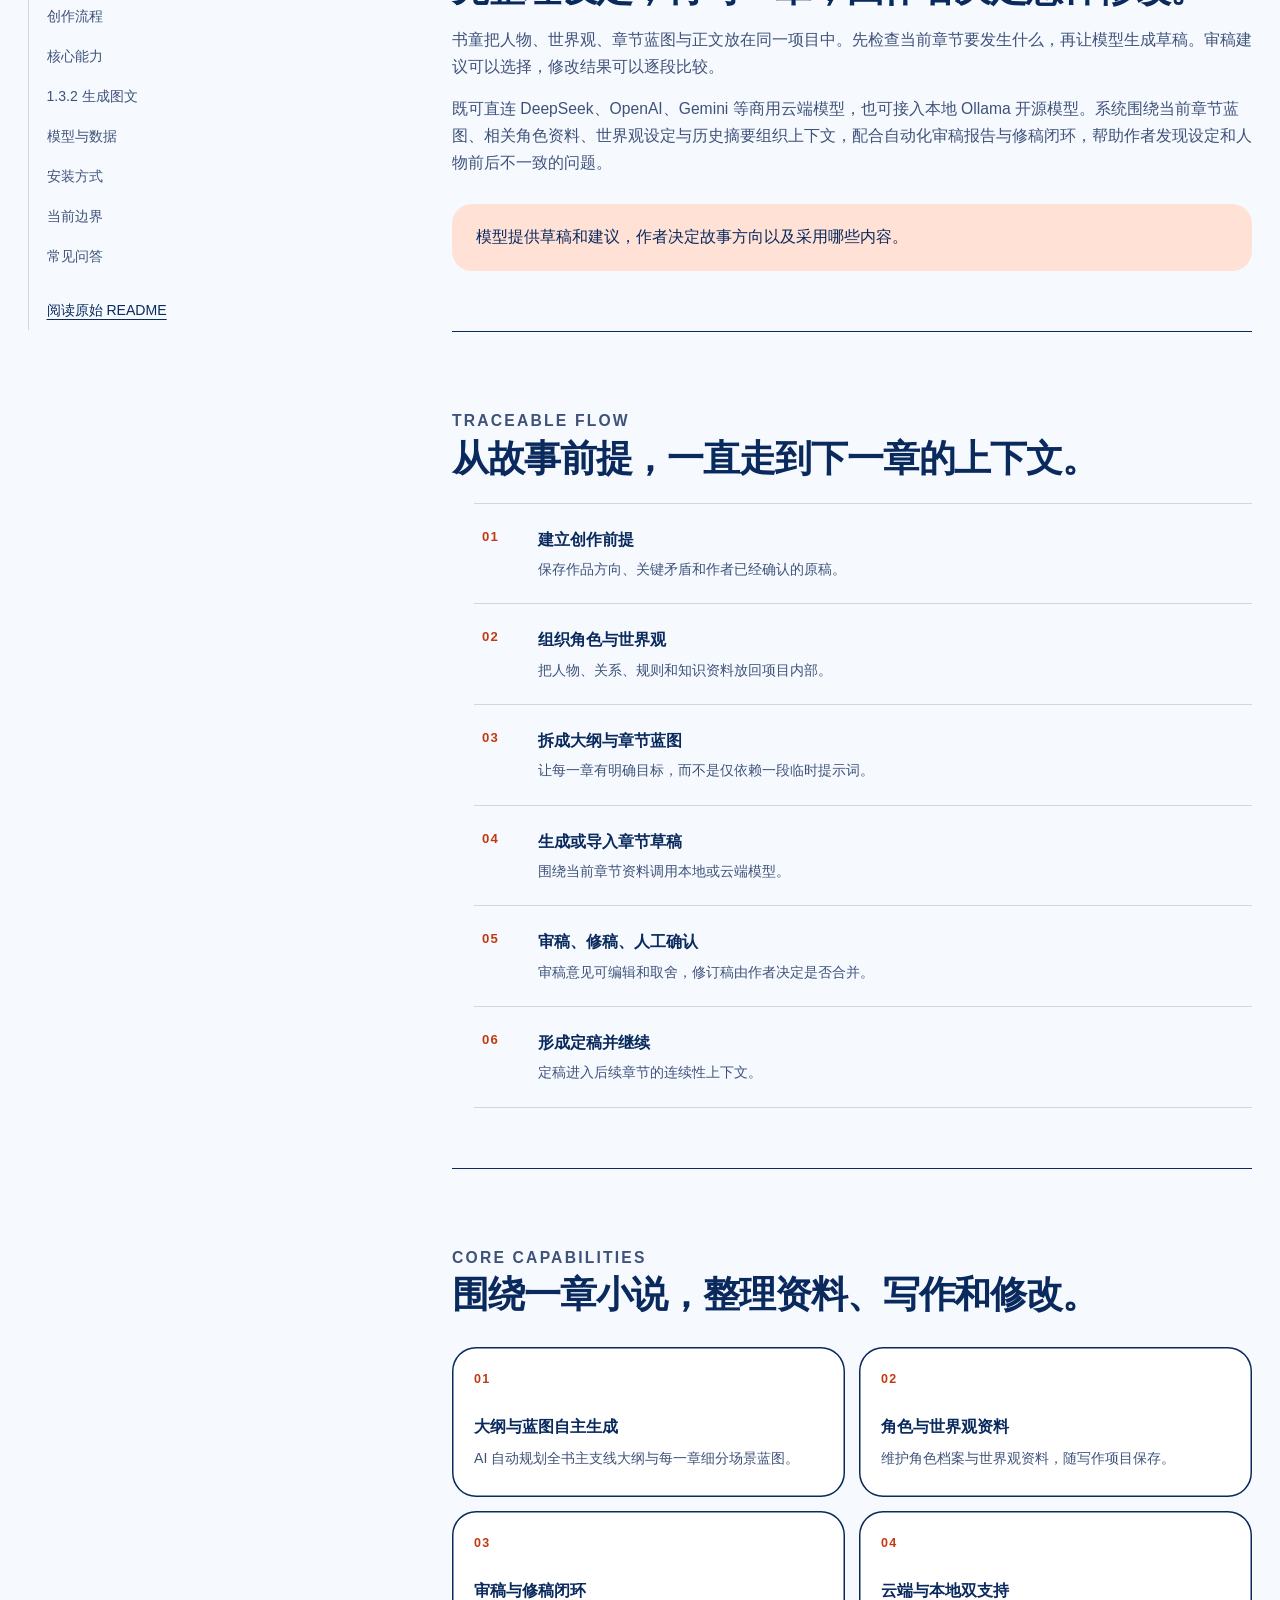
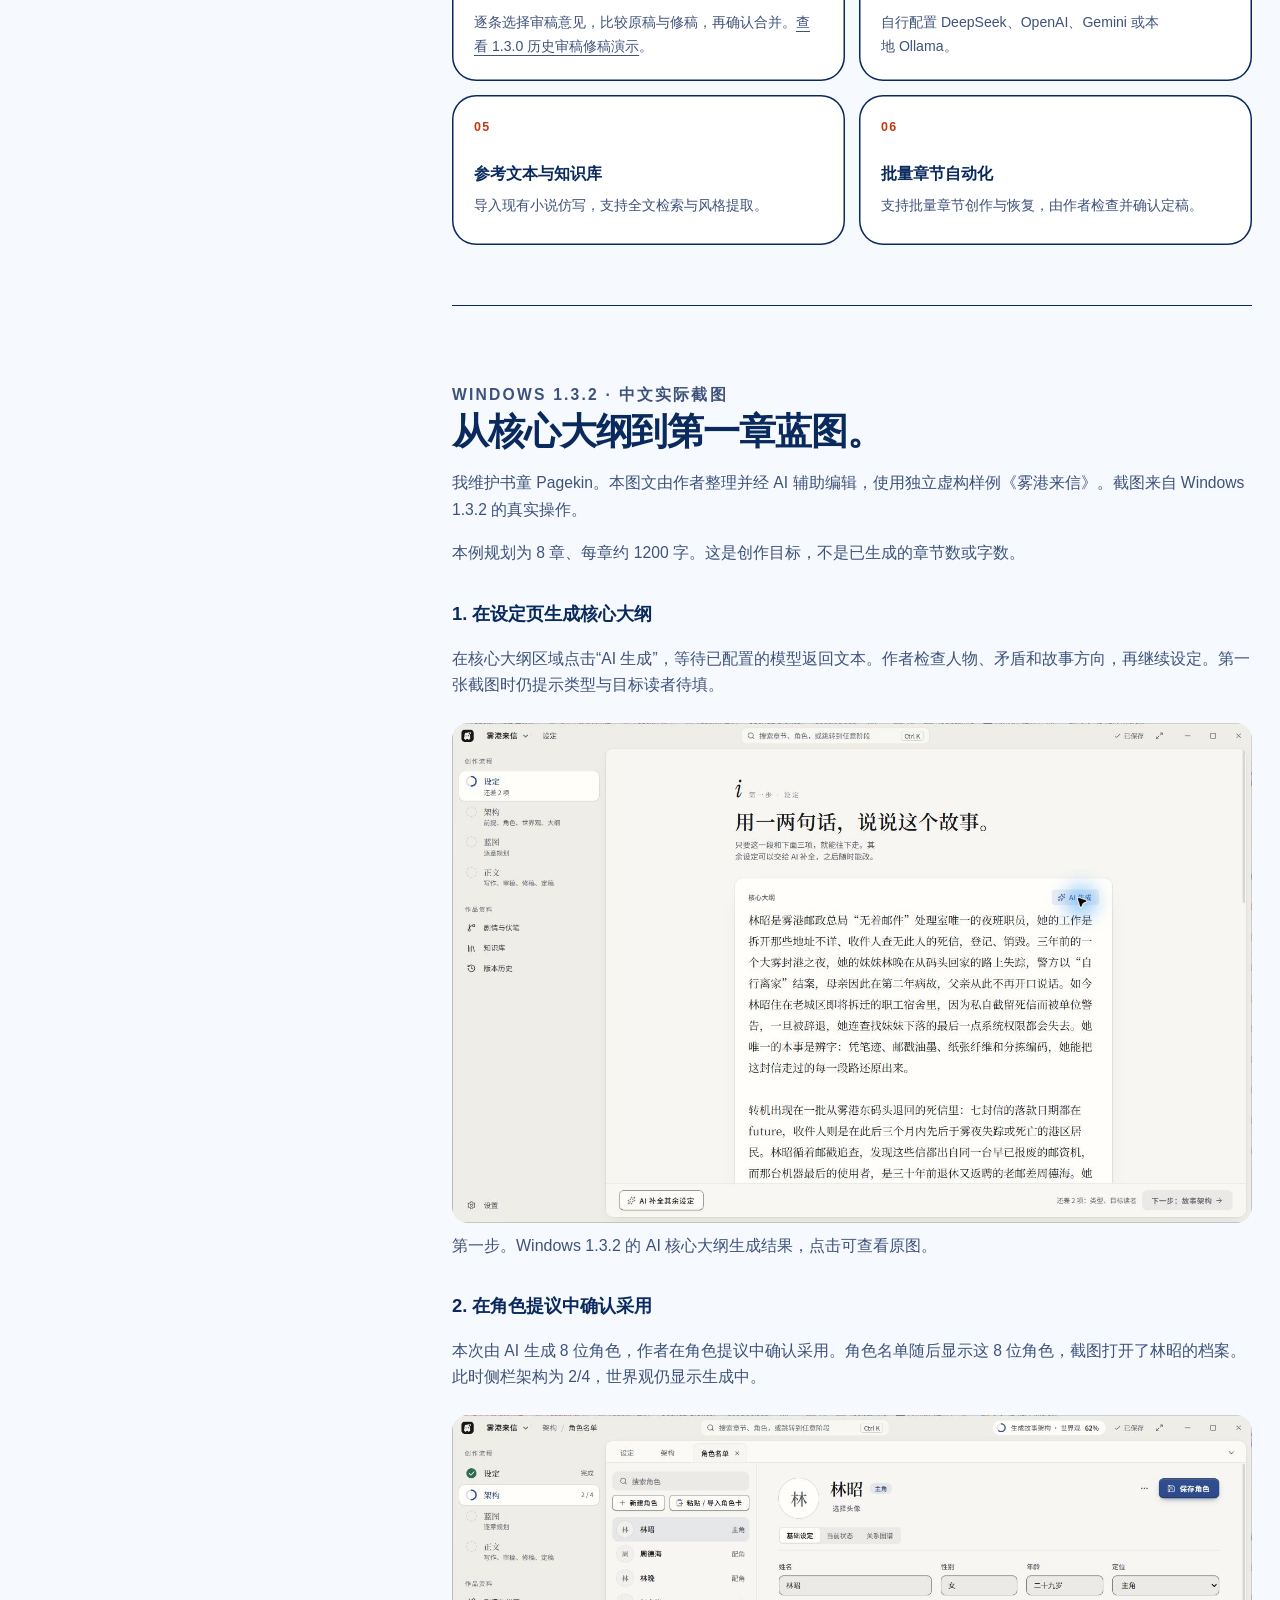
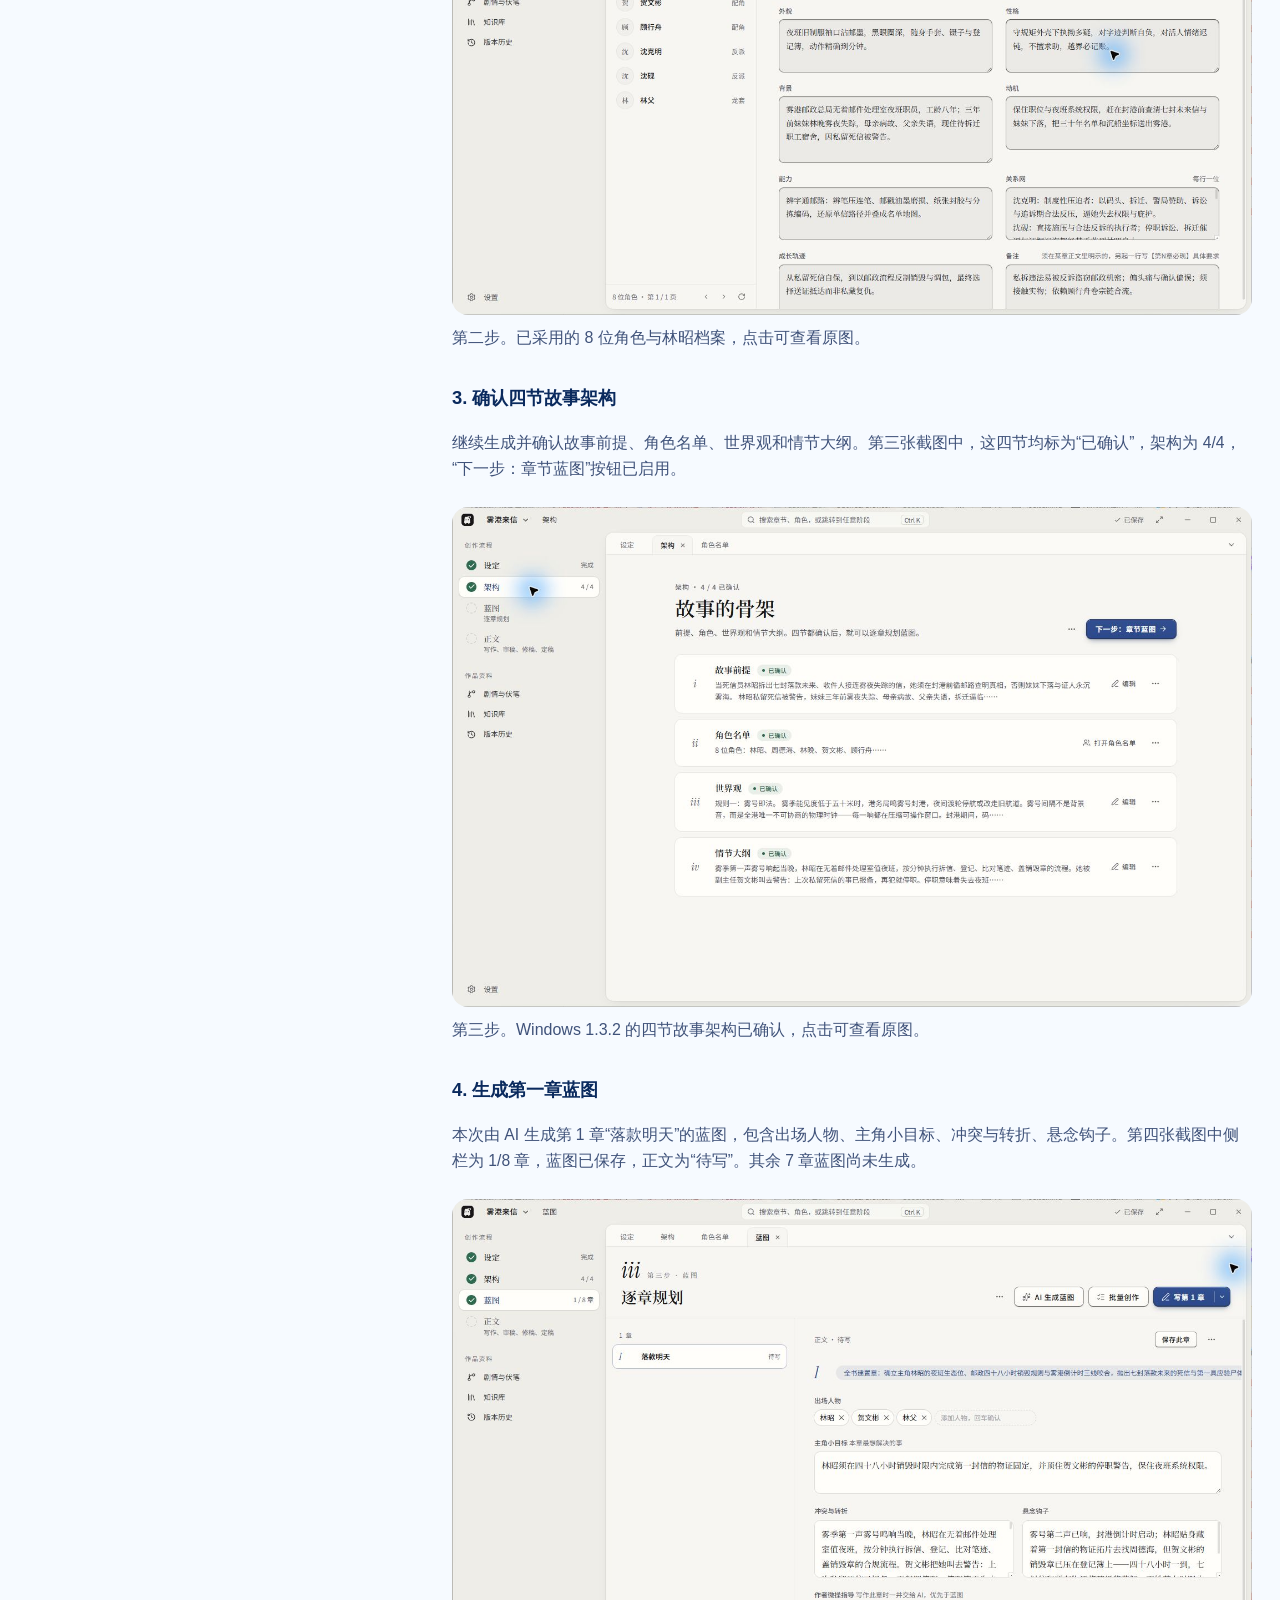
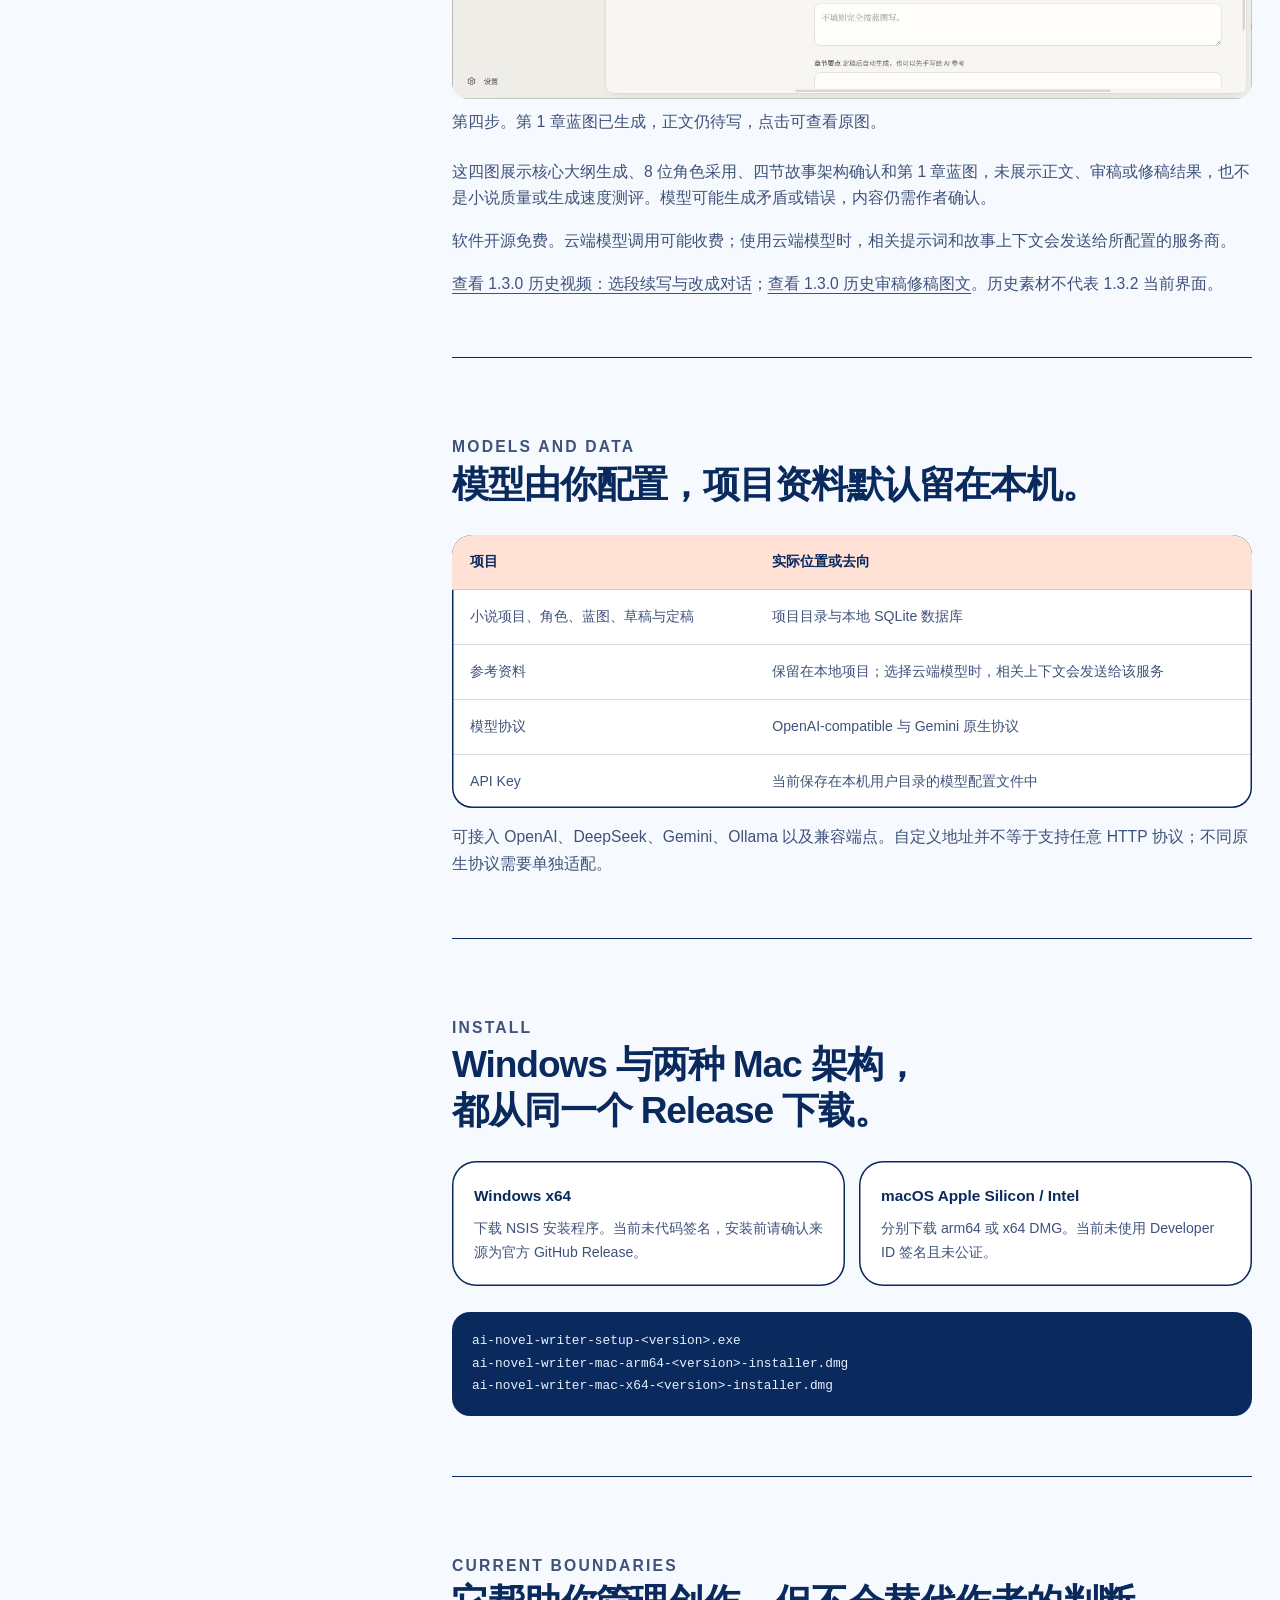
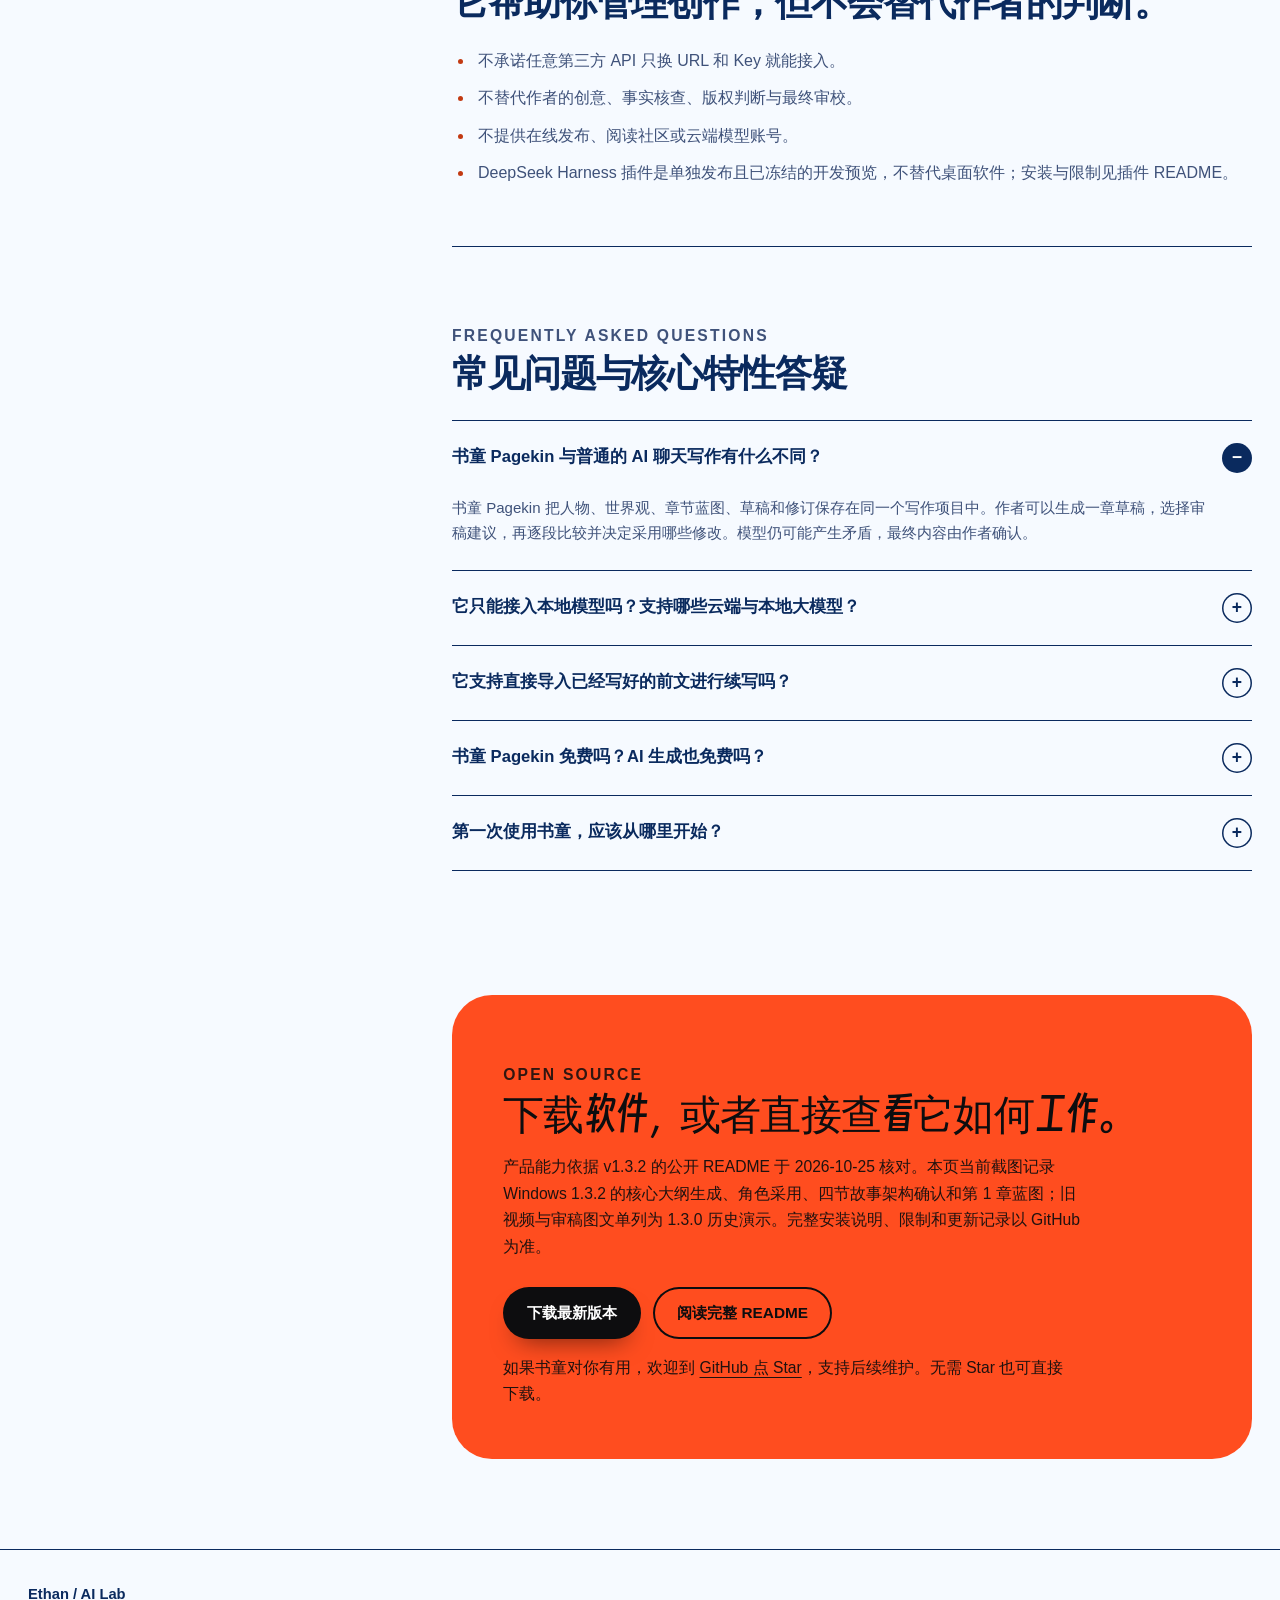
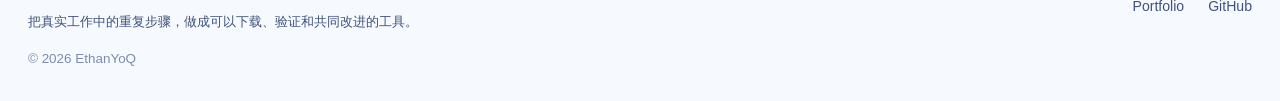
==== commit 3f8a9e95: "fix(seo): clarify Pagekin identity and foreground demo videos" ====
--- a/ai-novel-writer/index.html
+++ b/ai-novel-writer/index.html
@@ -3,7 +3,7 @@
 <head>
   <meta charset="utf-8">
   <meta name="viewport" content="width=device-width, initial-scale=1">
-  <title>书童 Pagekin（原 AI Novel Writer）| 开源 AI 小说写作软件</title>
+  <title>Pagekin 书童官网 | 开源 AI 小说写作软件</title>
   <meta name="description" content="书童 Pagekin 是免费开源的 AI 小说写作桌面软件，把设定、章节蓝图、草稿、审稿和修稿放在同一个项目中。支持 Windows、macOS、自配云端模型与本地 Ollama；模型费用另计，生成内容由作者检查。">
   <meta name="robots" content="index, follow, max-image-preview:large, max-snippet:-1, max-video-preview:-1">
   <link rel="canonical" href="https://www.orz.md/ai-novel-writer/">
@@ -12,18 +12,18 @@
   <meta property="og:type" content="website">
   <meta property="og:site_name" content="EthanYoQ / AI LAB">
   <meta property="og:url" content="https://www.orz.md/ai-novel-writer/">
-  <meta property="og:title" content="书童 Pagekin（原 AI Novel Writer）| 开源 AI 小说写作软件">
+  <meta property="og:title" content="Pagekin 书童官网 | 开源 AI 小说写作软件">
   <meta property="og:description" content="书童 Pagekin 是免费开源的 AI 小说写作桌面软件，把设定、章节蓝图、草稿、审稿和修稿放在同一个项目中。支持 Windows、macOS、自配云端模型与本地 Ollama；模型费用另计，生成内容由作者检查。">
   <meta property="og:image" content="https://www.orz.md/assets/shots/pagekin-ai-sample-1.3.2/02-cast-zh.jpg">
   <meta name="twitter:card" content="summary_large_image">
-  <meta name="twitter:title" content="书童 Pagekin（原 AI Novel Writer）| 开源 AI 小说写作软件">
+  <meta name="twitter:title" content="Pagekin 书童官网 | 开源 AI 小说写作软件">
   <meta name="twitter:description" content="书童 Pagekin 是免费开源的 AI 小说写作桌面软件，把设定、章节蓝图、草稿、审稿和修稿放在同一个项目中。支持 Windows、macOS、自配云端模型与本地 Ollama；模型费用另计，生成内容由作者检查。">
   <meta name="twitter:image" content="https://www.orz.md/assets/shots/pagekin-ai-sample-1.3.2/02-cast-zh.jpg">
   <link rel="preload" href="/assets/fonts/smiley-display.woff2?v=20261025-pagekin" as="font" type="font/woff2" crossorigin>
   <link rel="stylesheet" href="/home.css?v=20261025-pagekin">
   <link rel="stylesheet" href="/project.css?v=20261026-locale">
   <script>document.documentElement.classList.add("js")</script>
-  <script type="application/ld+json">{"@context":"https://schema.org","@type":"SoftwareApplication","name":"书童 Pagekin","alternateName":["AI Novel Writer","AI 小说作家"],"softwareVersion":"1.3.2","applicationCategory":"MultimediaApplication","operatingSystem":"Windows, macOS","url":"https://www.orz.md/ai-novel-writer/","downloadUrl":"https://github.com/EthanYoQ/AI-Novel-Writer/releases/latest","codeRepository":"https://github.com/EthanYoQ/AI-Novel-Writer","license":"https://www.gnu.org/licenses/gpl-3.0.html","offers":{"@type":"Offer","price":"0","priceCurrency":"USD"},"featureList":"设定与章节蓝图, 人物与世界观资料, 草稿与审稿, 逐段比较修订, 自配云端模型或Ollama"}</script>
+  <script type="application/ld+json">{"@context":"https://schema.org","@type":"SoftwareApplication","@id":"https://www.orz.md/ai-novel-writer/#software","name":"书童 Pagekin","alternateName":["AI Novel Writer","AI 小说作家"],"softwareVersion":"1.3.2","applicationCategory":"MultimediaApplication","operatingSystem":"Windows, macOS","url":"https://www.orz.md/ai-novel-writer/","downloadUrl":"https://github.com/EthanYoQ/AI-Novel-Writer/releases/latest","codeRepository":"https://github.com/EthanYoQ/AI-Novel-Writer","sameAs":"https://github.com/EthanYoQ/AI-Novel-Writer","image":"https://www.orz.md/assets/icons/pagekin-icon-256.png","license":"https://www.gnu.org/licenses/gpl-3.0.html","offers":{"@type":"Offer","price":"0","priceCurrency":"USD"},"featureList":"设定与章节蓝图, 人物与世界观资料, 草稿与审稿, 逐段比较修订, 自配云端模型或Ollama"}</script>
   <script type="application/ld+json">
   {
     "@context": "https://schema.org",
@@ -93,10 +93,11 @@
         <p class="project-breadcrumb"><a href="/">Ethan AI Lab</a> / Pagekin</p>
         <div class="project-identity"><img src="/assets/icons/pagekin-icon-256.png" alt="Pagekin 图标" width="54" height="54"><div><strong>书童 Pagekin（原 AI Novel Writer）</strong><span>DESKTOP · V1.3.2</span></div></div>
         <div>
-          <h1 data-font="smiley">AI 小说写作软件，设定、章节与审稿修稿。</h1>
+          <h1 data-font="smiley">书童 Pagekin：开源 AI 小说写作软件。</h1>
           <p class="project-lead">书童 Pagekin 是面向小说创作者的免费开源桌面软件。新建一本书，整理人物与世界观，生成章节蓝图和草稿，再选择审稿建议、逐段确认修订。模型需要自行配置，作品保存在本机，云端调用费用另计。</p>
+          <p>书童 Pagekin 由 EthanYoQ 维护。本页为<a href="https://www.orz.md/ai-novel-writer/">官方主页</a>，源码见 <a href="https://github.com/EthanYoQ/AI-Novel-Writer">Pagekin GitHub 源码</a>。</p>
           <ul class="project-meta"><li>Windows / macOS</li><li>云端 / 本地模型</li><li>GPL-3.0 免费开源</li><li>大纲与蓝图自主生成</li></ul>
-          <div class="hero-actions"><a class="button button-primary" href="https://github.com/EthanYoQ/AI-Novel-Writer/releases/latest">下载桌面版</a><a class="button button-ghost" href="https://github.com/EthanYoQ/AI-Novel-Writer" target="_blank" rel="noreferrer">查看 GitHub 仓库</a></div>
+          <div class="hero-actions"><a class="button button-primary" href="https://github.com/EthanYoQ/AI-Novel-Writer/releases/latest">下载桌面版</a><a class="button button-ghost" href="https://github.com/EthanYoQ/AI-Novel-Writer" target="_blank" rel="noreferrer">Pagekin GitHub 源码</a></div>
         </div>
 
       </div>
--- a/project.css
+++ b/project.css
@@ -121,6 +121,12 @@
 .watch-tutorial img { display: block; width: 100%; height: auto; border-radius: 16px; background: var(--field); }
 .watch-tutorial figcaption { margin-top: 10px; color: var(--muted); line-height: 1.6; }
 .watch-actions { display: flex; flex-wrap: wrap; gap: 12px; margin-top: 26px; }
+.video-watch-page main { padding-top: 88px; }
+.video-watch-page .watch-player video { aspect-ratio: 16 / 9; max-height: 60vh; }
+.video-watch-page .watch-copy { scroll-margin-top: 96px; }
+.video-watch-page .watch-copy h1 { margin: 8px 0; font-size: clamp(1.75rem, 3.6vw, 2.6rem); }
+.video-watch-page .project-breadcrumb { margin-bottom: 12px; font-size: .86rem; }
+.video-watch-page .watch-player + .watch-copy { margin-top: 24px; }
 
 @media (max-width: 1040px) {
   .project-hero { gap: 36px; }
@@ -144,6 +150,7 @@
   .readme-table { display: block; overflow-x: auto; }
   .project-cta { margin-top: 48px; padding: 28px 22px; border-radius: 30px; }
   .watch-page main { padding-top: 84px; }
+  .video-watch-page main { padding-top: 76px; }
   .watch-shell { width: min(100% - 32px, 620px); }
   .watch-player { padding: 8px; border-radius: 24px; }
   details.faq-item .faq-answer { padding-right: 0; }
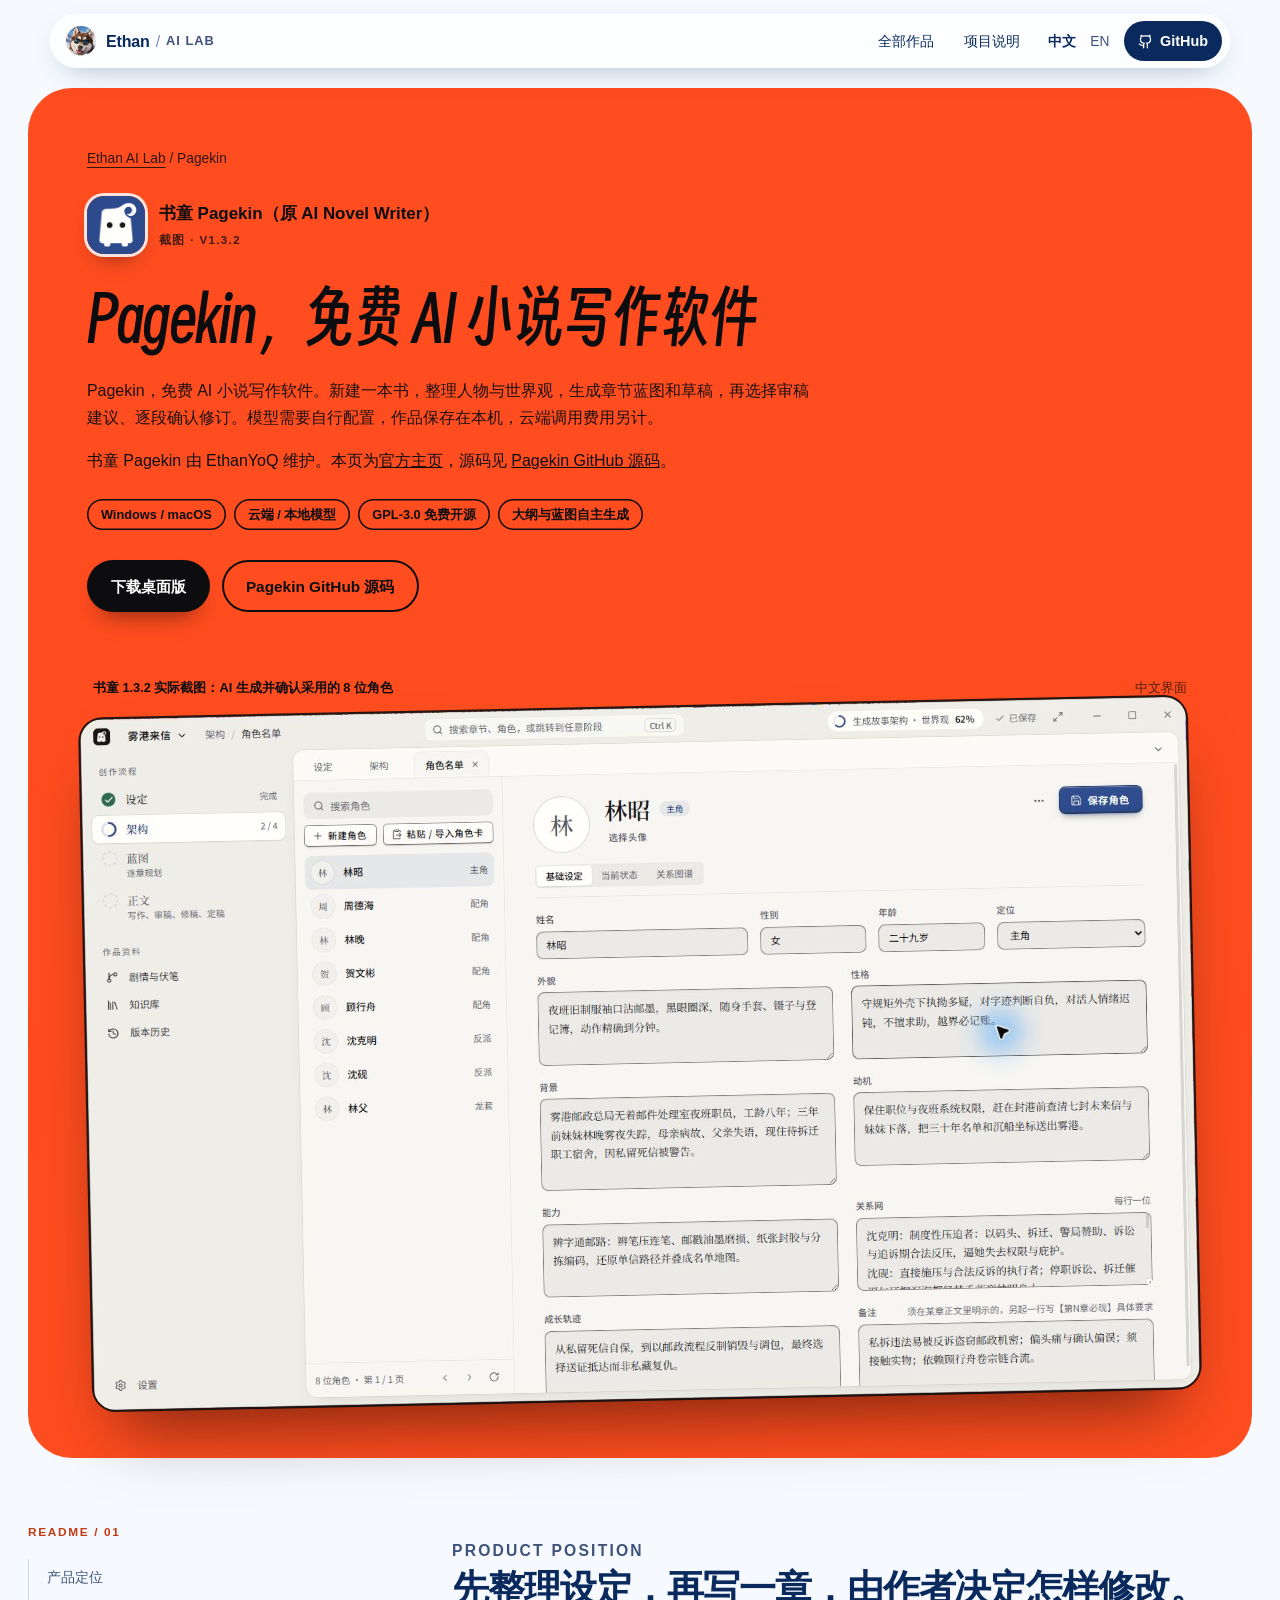
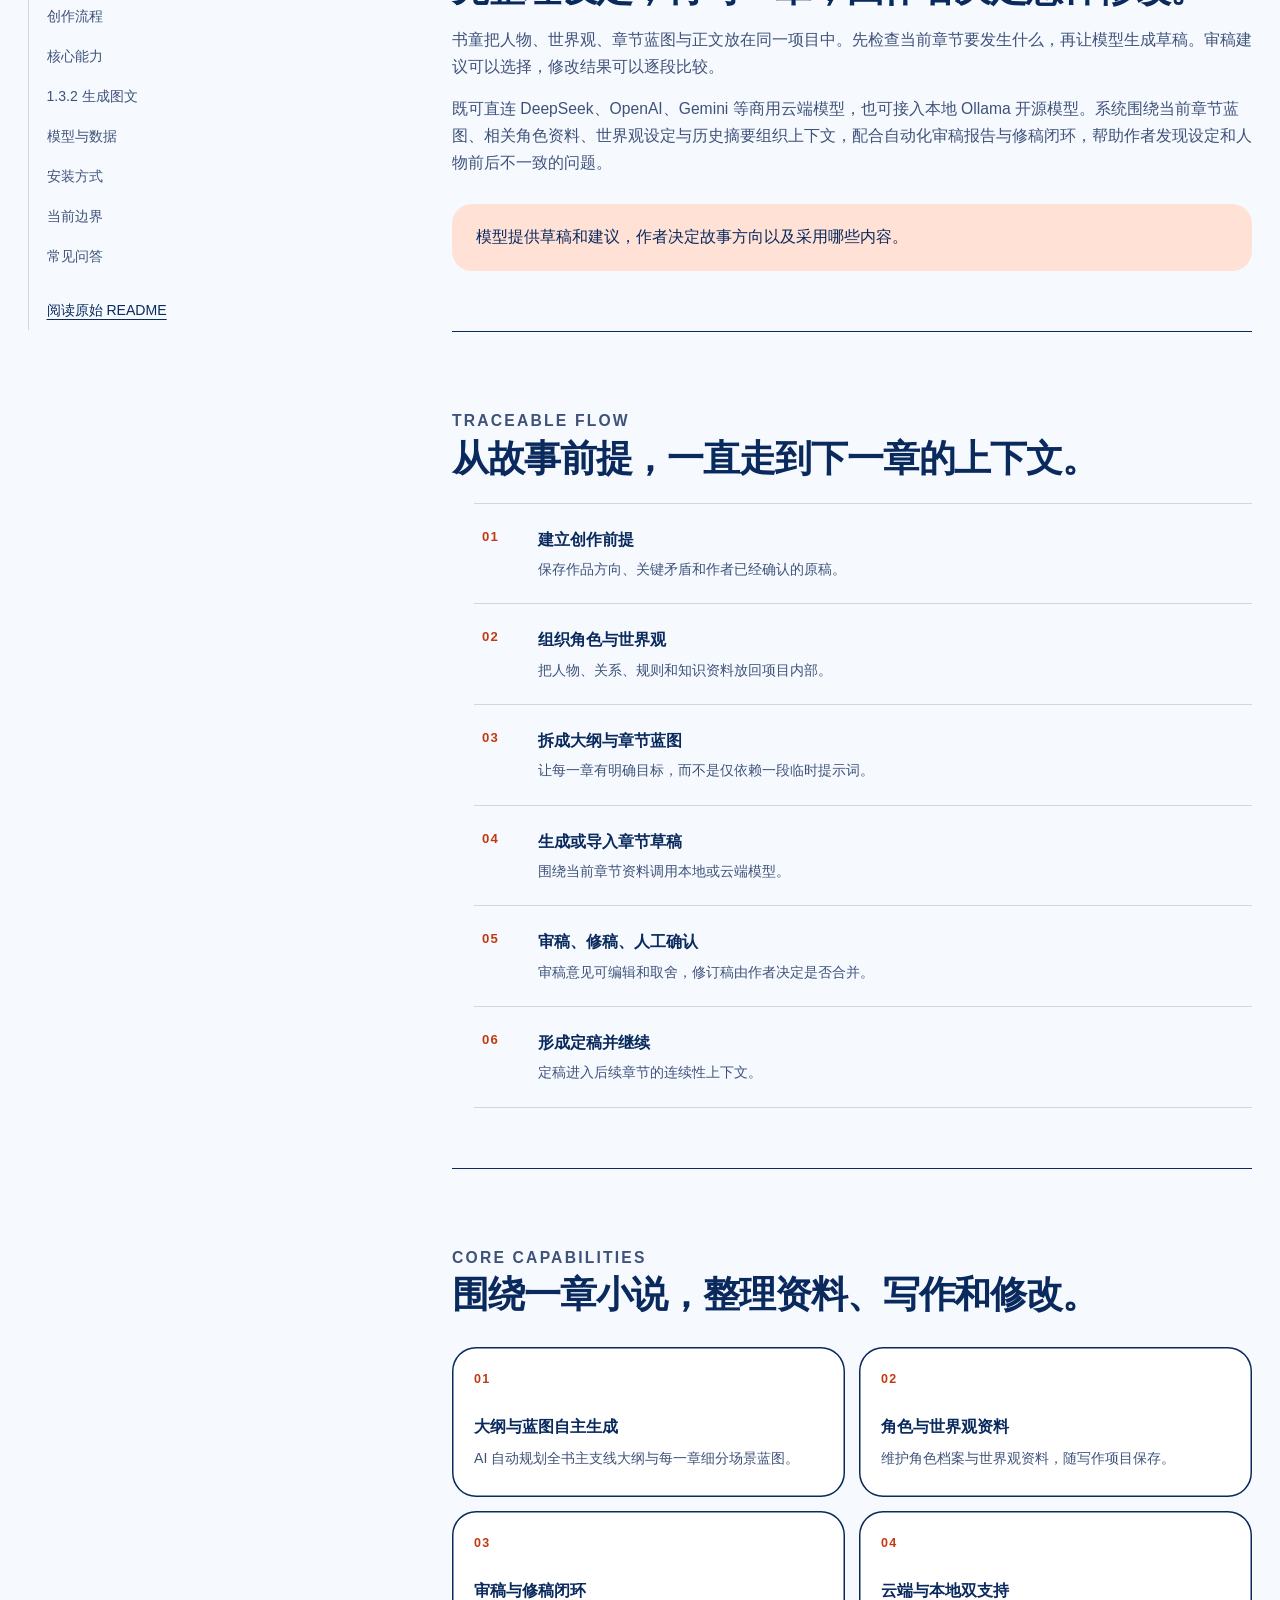
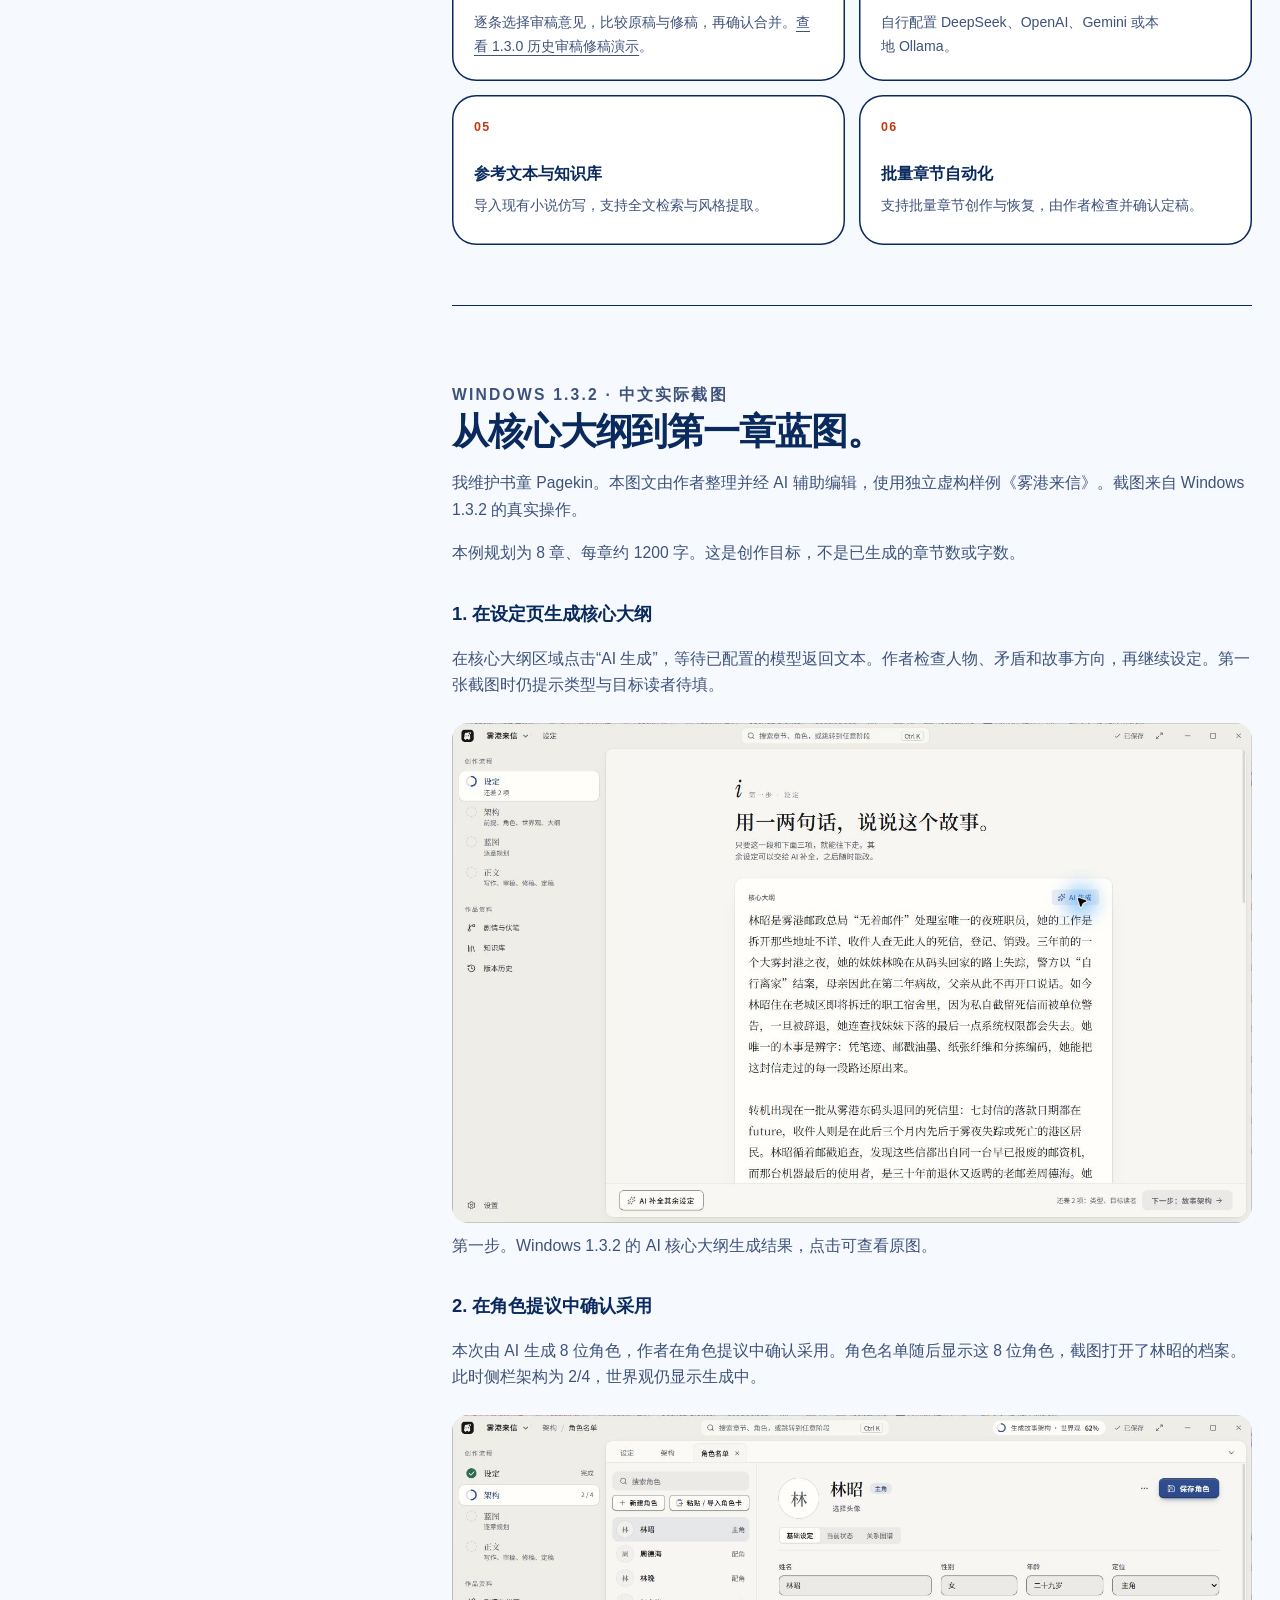
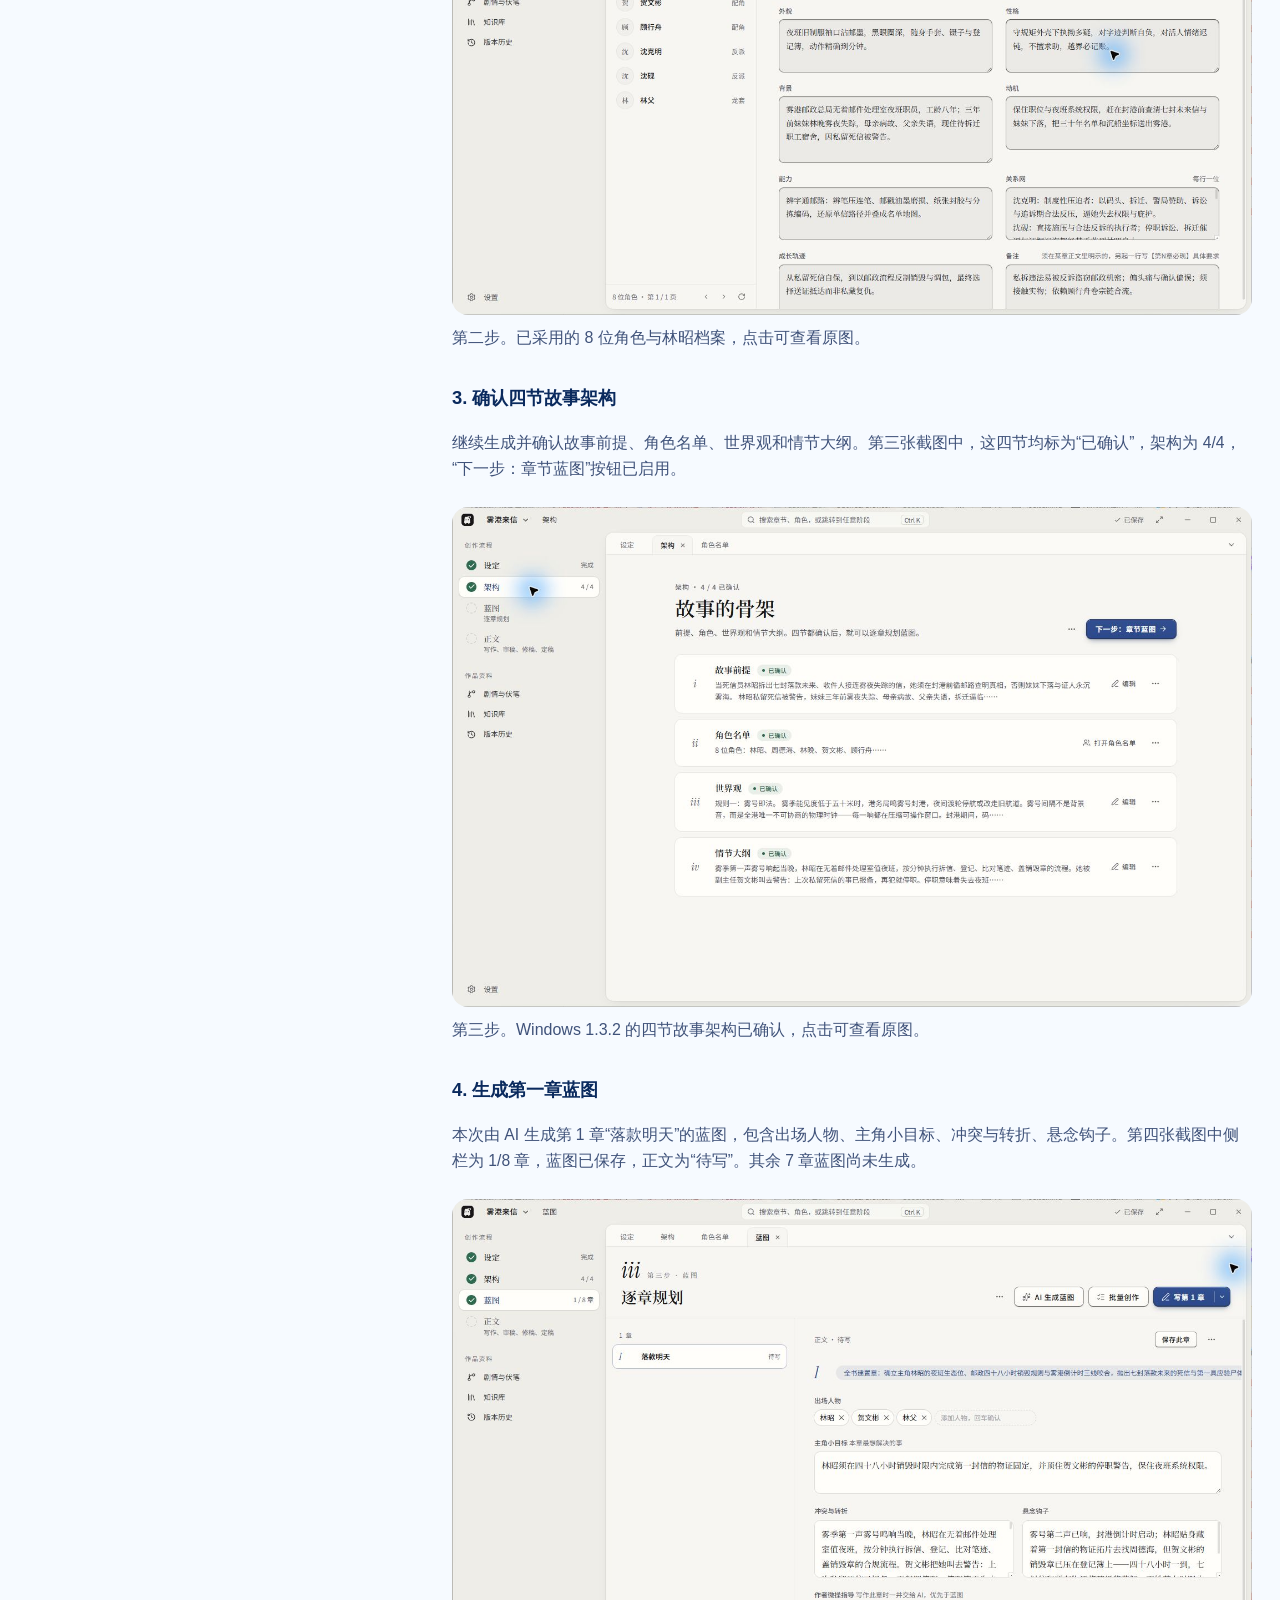
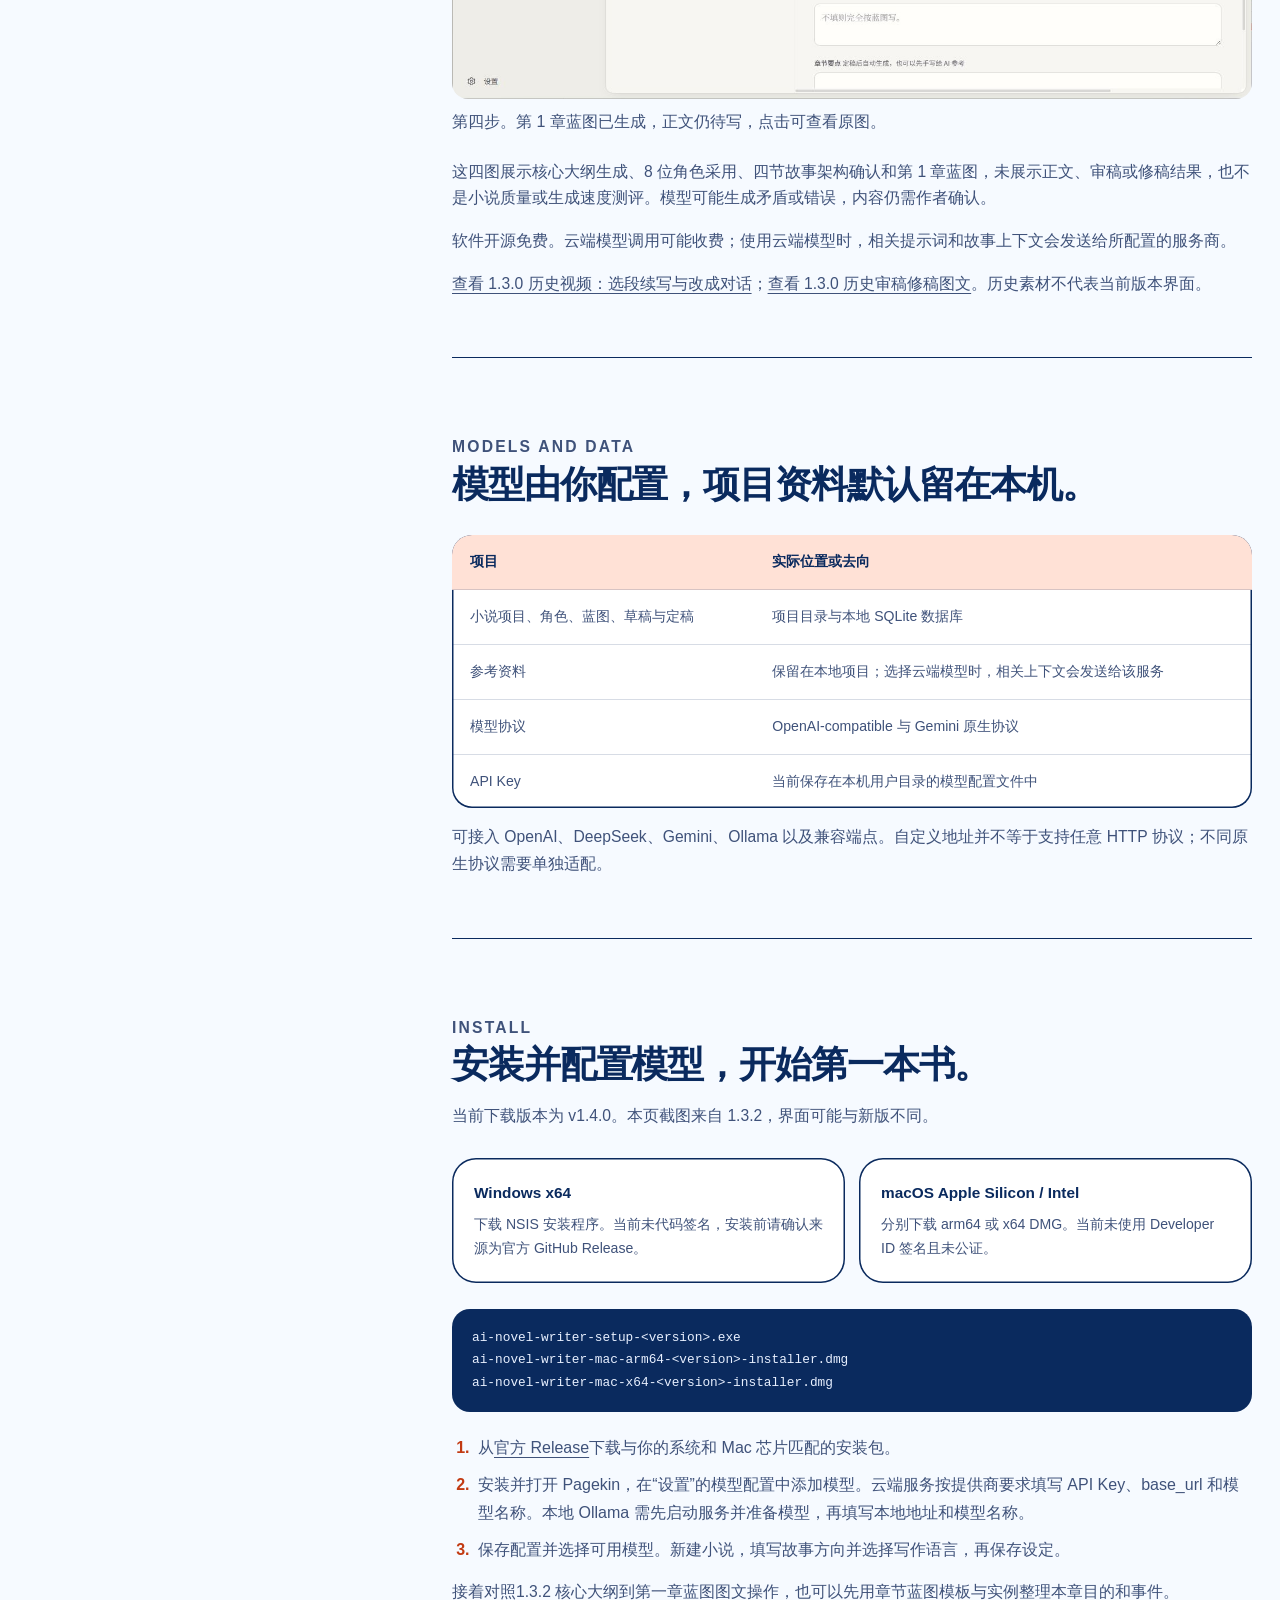
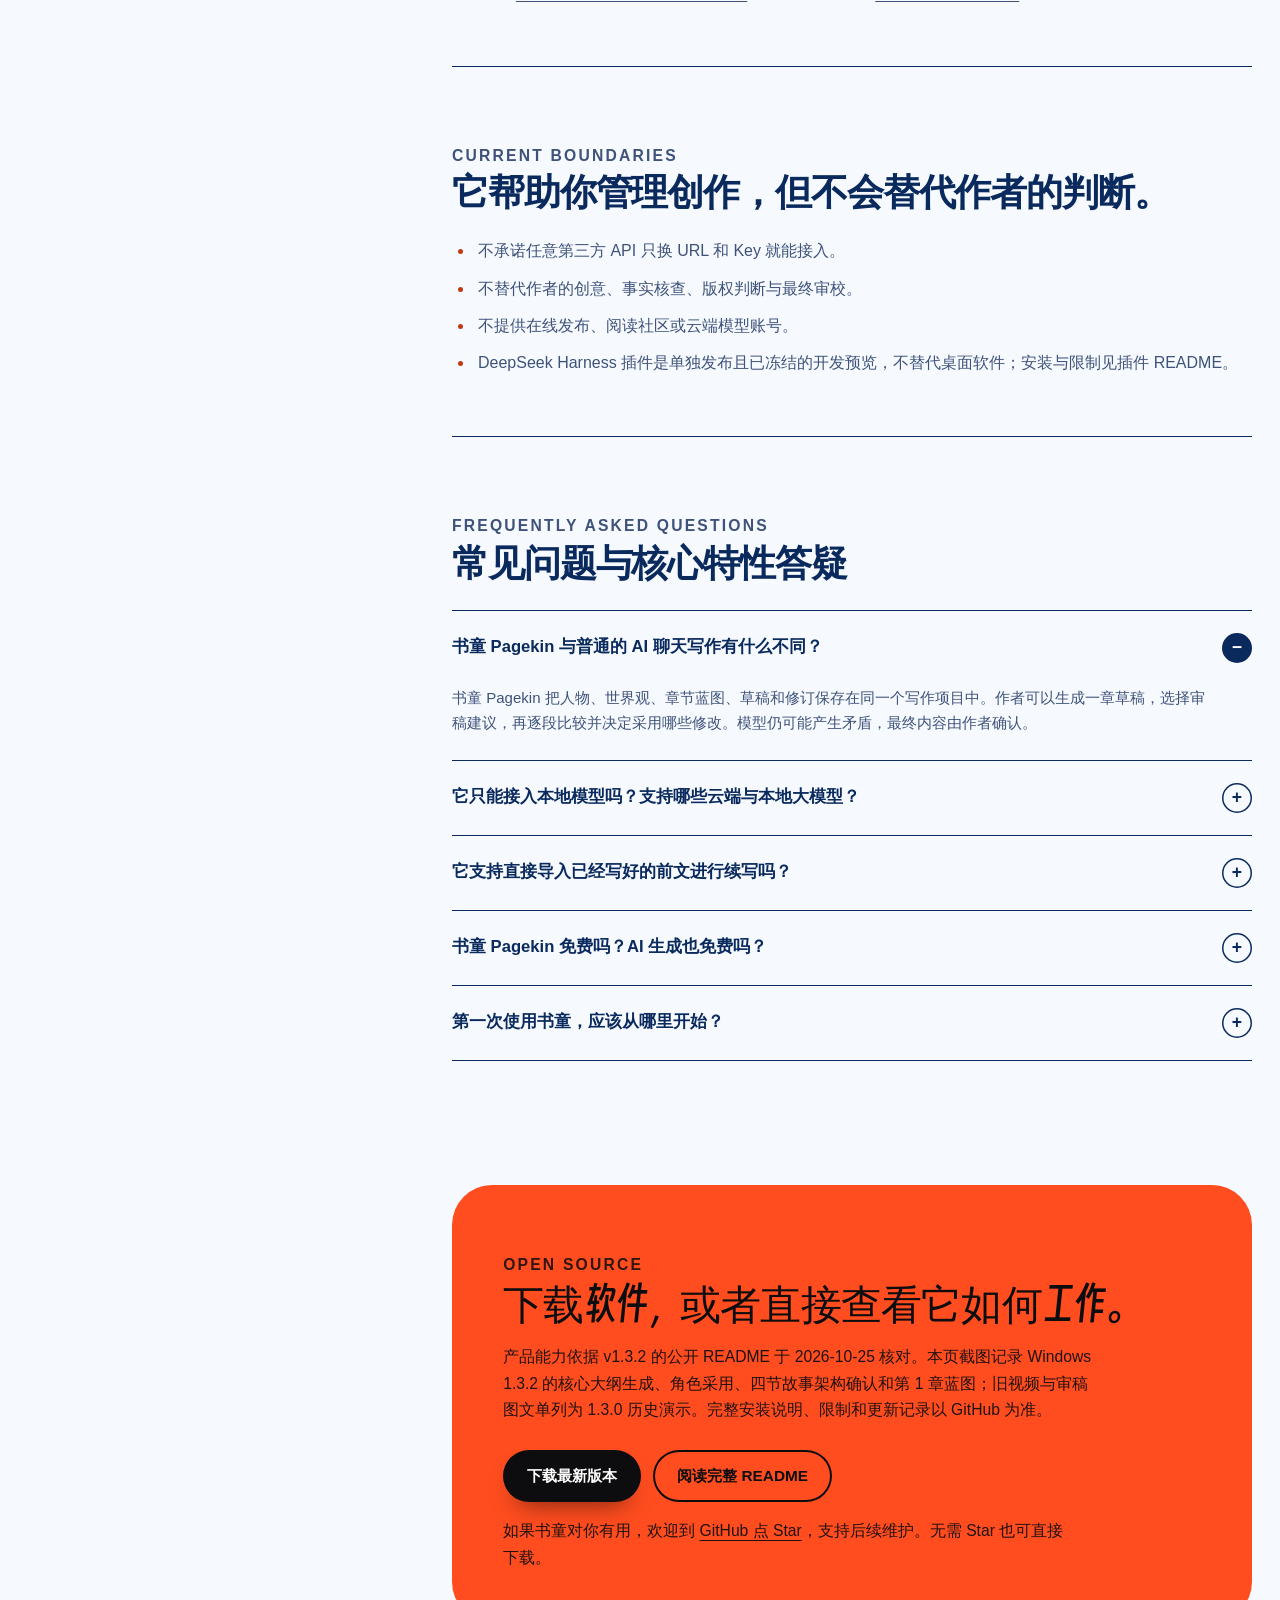
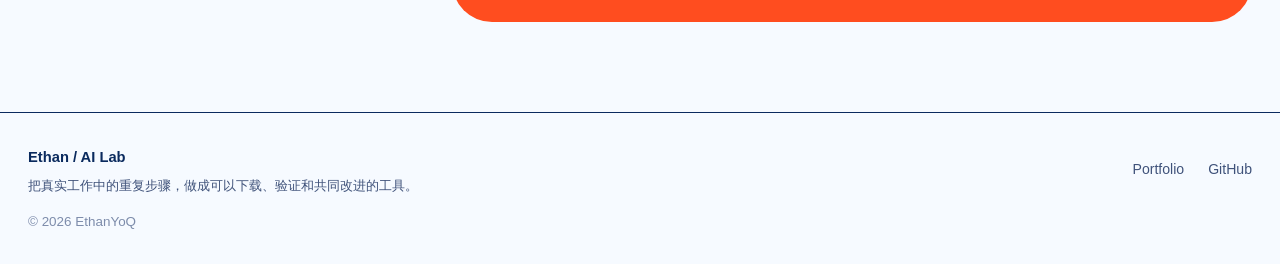
==== commit ef454b43: "fix(pagekin): align free positioning and current release links" ====
--- a/ai-novel-writer/index.html
+++ b/ai-novel-writer/index.html
@@ -3,8 +3,8 @@
 <head>
   <meta charset="utf-8">
   <meta name="viewport" content="width=device-width, initial-scale=1">
-  <title>Pagekin 书童官网 | 开源 AI 小说写作软件</title>
-  <meta name="description" content="书童 Pagekin 是免费开源的 AI 小说写作桌面软件，把设定、章节蓝图、草稿、审稿和修稿放在同一个项目中。支持 Windows、macOS、自配云端模型与本地 Ollama；模型费用另计，生成内容由作者检查。">
+  <title>Pagekin，免费 AI 小说写作软件</title>
+  <meta name="description" content="Pagekin，免费 AI 小说写作软件。支持 Windows 和 macOS，把设定、章节蓝图、草稿、审稿和修稿放在同一项目中。模型需自行配置，云端费用另计，生成内容由作者检查。">
   <meta name="robots" content="index, follow, max-image-preview:large, max-snippet:-1, max-video-preview:-1">
   <link rel="canonical" href="https://www.orz.md/ai-novel-writer/">
   <link rel="alternate" hreflang="zh-CN" href="https://www.orz.md/ai-novel-writer/">
@@ -12,18 +12,18 @@
   <meta property="og:type" content="website">
   <meta property="og:site_name" content="EthanYoQ / AI LAB">
   <meta property="og:url" content="https://www.orz.md/ai-novel-writer/">
-  <meta property="og:title" content="Pagekin 书童官网 | 开源 AI 小说写作软件">
-  <meta property="og:description" content="书童 Pagekin 是免费开源的 AI 小说写作桌面软件，把设定、章节蓝图、草稿、审稿和修稿放在同一个项目中。支持 Windows、macOS、自配云端模型与本地 Ollama；模型费用另计，生成内容由作者检查。">
+  <meta property="og:title" content="Pagekin，免费 AI 小说写作软件">
+  <meta property="og:description" content="Pagekin，免费 AI 小说写作软件。支持 Windows 和 macOS，把设定、章节蓝图、草稿、审稿和修稿放在同一项目中。模型需自行配置，云端费用另计，生成内容由作者检查。">
   <meta property="og:image" content="https://www.orz.md/assets/shots/pagekin-ai-sample-1.3.2/02-cast-zh.jpg">
   <meta name="twitter:card" content="summary_large_image">
-  <meta name="twitter:title" content="Pagekin 书童官网 | 开源 AI 小说写作软件">
-  <meta name="twitter:description" content="书童 Pagekin 是免费开源的 AI 小说写作桌面软件，把设定、章节蓝图、草稿、审稿和修稿放在同一个项目中。支持 Windows、macOS、自配云端模型与本地 Ollama；模型费用另计，生成内容由作者检查。">
+  <meta name="twitter:title" content="Pagekin，免费 AI 小说写作软件">
+  <meta name="twitter:description" content="Pagekin，免费 AI 小说写作软件。支持 Windows 和 macOS，把设定、章节蓝图、草稿、审稿和修稿放在同一项目中。模型需自行配置，云端费用另计，生成内容由作者检查。">
   <meta name="twitter:image" content="https://www.orz.md/assets/shots/pagekin-ai-sample-1.3.2/02-cast-zh.jpg">
-  <link rel="preload" href="/assets/fonts/smiley-display.woff2?v=20261025-pagekin" as="font" type="font/woff2" crossorigin>
-  <link rel="stylesheet" href="/home.css?v=20261025-pagekin">
+  <link rel="preload" href="/assets/fonts/smiley-display.woff2?v=20261106-pagekin" as="font" type="font/woff2" crossorigin>
+  <link rel="stylesheet" href="/home.css?v=20261106-pagekin">
   <link rel="stylesheet" href="/project.css?v=20261026-locale">
   <script>document.documentElement.classList.add("js")</script>
-  <script type="application/ld+json">{"@context":"https://schema.org","@type":"SoftwareApplication","@id":"https://www.orz.md/ai-novel-writer/#software","name":"书童 Pagekin","alternateName":["AI Novel Writer","AI 小说作家"],"softwareVersion":"1.3.2","applicationCategory":"MultimediaApplication","operatingSystem":"Windows, macOS","url":"https://www.orz.md/ai-novel-writer/","downloadUrl":"https://github.com/EthanYoQ/AI-Novel-Writer/releases/latest","codeRepository":"https://github.com/EthanYoQ/AI-Novel-Writer","sameAs":"https://github.com/EthanYoQ/AI-Novel-Writer","image":"https://www.orz.md/assets/icons/pagekin-icon-256.png","license":"https://www.gnu.org/licenses/gpl-3.0.html","offers":{"@type":"Offer","price":"0","priceCurrency":"USD"},"featureList":"设定与章节蓝图, 人物与世界观资料, 草稿与审稿, 逐段比较修订, 自配云端模型或Ollama"}</script>
+  <script type="application/ld+json">{"@context":"https://schema.org","@type":"SoftwareApplication","@id":"https://www.orz.md/ai-novel-writer/#software","name":"书童 Pagekin","alternateName":["AI Novel Writer","AI 小说作家"],"softwareVersion":"1.4.0","applicationCategory":"MultimediaApplication","operatingSystem":"Windows, macOS","url":"https://www.orz.md/ai-novel-writer/","downloadUrl":"https://github.com/EthanYoQ/Pagekin/releases/latest","codeRepository":"https://github.com/EthanYoQ/Pagekin","sameAs":"https://github.com/EthanYoQ/Pagekin","image":"https://www.orz.md/assets/icons/pagekin-icon-256.png","license":"https://www.gnu.org/licenses/gpl-3.0.html","offers":{"@type":"Offer","price":"0","priceCurrency":"USD"},"featureList":"设定与章节蓝图, 人物与世界观资料, 草稿与审稿, 逐段比较修订, 自配云端模型或Ollama"}</script>
   <script type="application/ld+json">
   {
     "@context": "https://schema.org",
@@ -81,7 +81,7 @@
       <div class="nav-links">
         <a href="/">全部作品</a>
         <a href="#project-readme">项目说明</a>
-        <a href="https://github.com/EthanYoQ/AI-Novel-Writer" target="_blank" rel="noreferrer">GitHub</a>
+        <a href="https://github.com/EthanYoQ/Pagekin" target="_blank" rel="noreferrer">GitHub</a>
         <div class="language-switch" aria-label="语言切换"><a href="/ai-novel-writer/" lang="zh-CN" hreflang="zh-CN" aria-current="page">中文</a><a href="/en/ai-novel-writer/" lang="en" hreflang="en">EN</a></div>
       </div>
     </nav>
@@ -91,13 +91,13 @@
     <section class="project-hero shell reveal">
       <div class="project-hero-copy">
         <p class="project-breadcrumb"><a href="/">Ethan AI Lab</a> / Pagekin</p>
-        <div class="project-identity"><img src="/assets/icons/pagekin-icon-256.png" alt="Pagekin 图标" width="54" height="54"><div><strong>书童 Pagekin（原 AI Novel Writer）</strong><span>DESKTOP · V1.3.2</span></div></div>
+        <div class="project-identity"><img src="/assets/icons/pagekin-icon-256.png" alt="Pagekin 图标" width="54" height="54"><div><strong>书童 Pagekin（原 AI Novel Writer）</strong><span>截图 · V1.3.2</span></div></div>
         <div>
-          <h1 data-font="smiley">书童 Pagekin：开源 AI 小说写作软件。</h1>
-          <p class="project-lead">书童 Pagekin 是面向小说创作者的免费开源桌面软件。新建一本书，整理人物与世界观，生成章节蓝图和草稿，再选择审稿建议、逐段确认修订。模型需要自行配置，作品保存在本机，云端调用费用另计。</p>
-          <p>书童 Pagekin 由 EthanYoQ 维护。本页为<a href="https://www.orz.md/ai-novel-writer/">官方主页</a>，源码见 <a href="https://github.com/EthanYoQ/AI-Novel-Writer">Pagekin GitHub 源码</a>。</p>
+          <h1 data-font="smiley">Pagekin，免费 AI 小说写作软件</h1>
+          <p class="project-lead">Pagekin，免费 AI 小说写作软件。新建一本书，整理人物与世界观，生成章节蓝图和草稿，再选择审稿建议、逐段确认修订。模型需要自行配置，作品保存在本机，云端调用费用另计。</p>
+          <p>书童 Pagekin 由 EthanYoQ 维护。本页为<a href="https://www.orz.md/ai-novel-writer/">官方主页</a>，源码见 <a href="https://github.com/EthanYoQ/Pagekin">Pagekin GitHub 源码</a>。</p>
           <ul class="project-meta"><li>Windows / macOS</li><li>云端 / 本地模型</li><li>GPL-3.0 免费开源</li><li>大纲与蓝图自主生成</li></ul>
-          <div class="hero-actions"><a class="button button-primary" href="https://github.com/EthanYoQ/AI-Novel-Writer/releases/latest">下载桌面版</a><a class="button button-ghost" href="https://github.com/EthanYoQ/AI-Novel-Writer" target="_blank" rel="noreferrer">Pagekin GitHub 源码</a></div>
+          <div class="hero-actions"><a class="button button-primary" href="https://github.com/EthanYoQ/Pagekin/releases/latest">下载桌面版</a><a class="button button-ghost" href="https://github.com/EthanYoQ/Pagekin" target="_blank" rel="noreferrer">Pagekin GitHub 源码</a></div>
         </div>
 
       </div>
@@ -107,7 +107,7 @@
     <div class="project-body shell" id="project-readme">
       <aside class="project-toc" aria-label="页面目录">
         <p>README / 01</p>
-        <nav><a href="#positioning">产品定位</a><a href="#workflow">创作流程</a><a href="#capabilities">核心能力</a><a href="#demo">1.3.2 生成图文</a><a href="#data">模型与数据</a><a href="#install">安装方式</a><a href="#boundaries">当前边界</a><a href="#faq">常见问答</a><a class="readme-source" href="https://github.com/EthanYoQ/AI-Novel-Writer#readme" target="_blank" rel="noreferrer">阅读原始 README</a></nav>
+        <nav><a href="#positioning">产品定位</a><a href="#workflow">创作流程</a><a href="#capabilities">核心能力</a><a href="#demo">1.3.2 生成图文</a><a href="#data">模型与数据</a><a href="#install">安装方式</a><a href="#boundaries">当前边界</a><a href="#faq">常见问答</a><a class="readme-source" href="https://github.com/EthanYoQ/Pagekin#readme" target="_blank" rel="noreferrer">阅读原始 README</a></nav>
 
       </aside>
 
@@ -146,7 +146,7 @@
           <figure class="watch-tutorial"><a href="/assets/shots/pagekin-ai-sample-1.3.2/04-blueprint-zh.jpg"><img src="/assets/shots/pagekin-ai-sample-1.3.2/04-blueprint-zh.jpg" alt="《雾港来信》第 1 章落款明天的 AI 蓝图已保存，侧栏显示 1/8 章，正文待写" width="1442" height="901" loading="lazy"></a><figcaption>第四步。第 1 章蓝图已生成，正文仍待写，点击可查看原图。</figcaption></figure>
           <p>这四图展示核心大纲生成、8 位角色采用、四节故事架构确认和第 1 章蓝图，未展示正文、审稿或修稿结果，也不是小说质量或生成速度测评。模型可能生成矛盾或错误，内容仍需作者确认。</p>
           <p>软件开源免费。云端模型调用可能收费；使用云端模型时，相关提示词和故事上下文会发送给所配置的服务商。</p>
-          <p><a href="/ai-novel-writer/demo/">查看 1.3.0 历史视频：选段续写与改成对话</a>；<a href="/ai-novel-writer/demo/#review-workflow">查看 1.3.0 历史审稿修稿图文</a>。历史素材不代表 1.3.2 当前界面。</p>
+          <p><a href="/ai-novel-writer/demo/">查看 1.3.0 历史视频：选段续写与改成对话</a>；<a href="/ai-novel-writer/demo/#review-workflow">查看 1.3.0 历史审稿修稿图文</a>。历史素材不代表当前版本界面。</p>
         </section>
 
         <section class="readme-section reveal" id="data">
@@ -155,7 +155,9 @@
         </section>
 
         <section class="readme-section reveal" id="install">
-          <div><p class="readme-eyebrow">INSTALL</p><h2>Windows 与两种 Mac 架构，都从同一个 Release 下载。</h2><div class="note-grid"><div class="note-card"><strong>Windows x64</strong><p>下载 NSIS 安装程序。当前未代码签名，安装前请确认来源为官方 GitHub Release。</p></div><div class="note-card"><strong>macOS Apple Silicon / Intel</strong><p>分别下载 arm64 或 x64 DMG。当前未使用 Developer ID 签名且未公证。</p></div></div><pre class="code-block">ai-novel-writer-setup-&lt;version&gt;.exe&#10;ai-novel-writer-mac-arm64-&lt;version&gt;-installer.dmg&#10;ai-novel-writer-mac-x64-&lt;version&gt;-installer.dmg</pre></div>
+          <div><p class="readme-eyebrow">INSTALL</p><h2>安装并配置模型，开始第一本书。</h2><p>当前下载版本为 v1.4.0。本页截图来自 1.3.2，界面可能与新版不同。</p><div class="note-grid"><div class="note-card"><strong>Windows x64</strong><p>下载 NSIS 安装程序。当前未代码签名，安装前请确认来源为官方 GitHub Release。</p></div><div class="note-card"><strong>macOS Apple Silicon / Intel</strong><p>分别下载 arm64 或 x64 DMG。当前未使用 Developer ID 签名且未公证。</p></div></div><pre class="code-block">ai-novel-writer-setup-&lt;version&gt;.exe&#10;ai-novel-writer-mac-arm64-&lt;version&gt;-installer.dmg&#10;ai-novel-writer-mac-x64-&lt;version&gt;-installer.dmg</pre>
+          <ol><li>从<a href="https://github.com/EthanYoQ/Pagekin/releases/latest">官方 Release</a>下载与你的系统和 Mac 芯片匹配的安装包。</li><li>安装并打开 Pagekin，在“设置”的模型配置中添加模型。云端服务按提供商要求填写 API Key、base_url 和模型名称。本地 Ollama 需先启动服务并准备模型，再填写本地地址和模型名称。</li><li>保存配置并选择可用模型。新建小说，填写故事方向并选择写作语言，再保存设定。</li></ol>
+          <p>接着对照<a href="#demo">1.3.2 核心大纲到第一章蓝图图文</a>操作，也可以先用<a href="/ai-novel-writer/chapter-blueprint/">章节蓝图模板与实例</a>整理本章目的和事件。</p></div>
 
         </section>
 
@@ -204,7 +206,7 @@
 
         </section>
 
-        <div class="project-cta"><div><p class="readme-eyebrow">OPEN SOURCE</p><h2>下载软件，或者直接查看它如何工作。</h2><p>产品能力依据 v1.3.2 的公开 README 于 2026-10-25 核对。本页当前截图记录 Windows 1.3.2 的核心大纲生成、角色采用、四节故事架构确认和第 1 章蓝图；旧视频与审稿图文单列为 1.3.0 历史演示。完整安装说明、限制和更新记录以 GitHub 为准。</p><div class="hero-actions"><a class="button button-primary" href="https://github.com/EthanYoQ/AI-Novel-Writer/releases/latest">下载最新版本</a><a class="button button-ghost" href="https://github.com/EthanYoQ/AI-Novel-Writer#readme" target="_blank" rel="noreferrer">阅读完整 README</a></div><p>如果书童对你有用，欢迎到 <a href="https://github.com/EthanYoQ/AI-Novel-Writer" target="_blank" rel="noreferrer">GitHub 点 Star</a>，支持后续维护。无需 Star 也可直接下载。</p></div></div>
+        <div class="project-cta"><div><p class="readme-eyebrow">OPEN SOURCE</p><h2>下载软件，或者直接查看它如何工作。</h2><p>产品能力依据 v1.3.2 的公开 README 于 2026-10-25 核对。本页截图记录 Windows 1.3.2 的核心大纲生成、角色采用、四节故事架构确认和第 1 章蓝图；旧视频与审稿图文单列为 1.3.0 历史演示。完整安装说明、限制和更新记录以 GitHub 为准。</p><div class="hero-actions"><a class="button button-primary" href="https://github.com/EthanYoQ/Pagekin/releases/latest">下载最新版本</a><a class="button button-ghost" href="https://github.com/EthanYoQ/Pagekin#readme" target="_blank" rel="noreferrer">阅读完整 README</a></div><p>如果书童对你有用，欢迎到 <a href="https://github.com/EthanYoQ/Pagekin" target="_blank" rel="noreferrer">GitHub 点 Star</a>，支持后续维护。无需 Star 也可直接下载。</p></div></div>
       </article>
     </div>
   </main>
--- a/home.css
+++ b/home.css
@@ -1,5 +1,5 @@
 /* EthanYoQ 作品站 · 雪山哈士奇 × 色域海报（见 DESIGN.md） */
-@font-face { font-family: "Smiley"; src: url(/assets/fonts/smiley-display.woff2?v=20261025-pagekin) format("woff2"); font-display: swap; }
+@font-face { font-family: "Smiley"; src: url(/assets/fonts/smiley-display.woff2?v=20261106-pagekin) format("woff2"); font-display: swap; }
 @font-face { font-family: "Kai"; src: url(/assets/fonts/kai-display.woff2?v=20261002-img2) format("woff2"); font-display: swap; }
 
 :root {
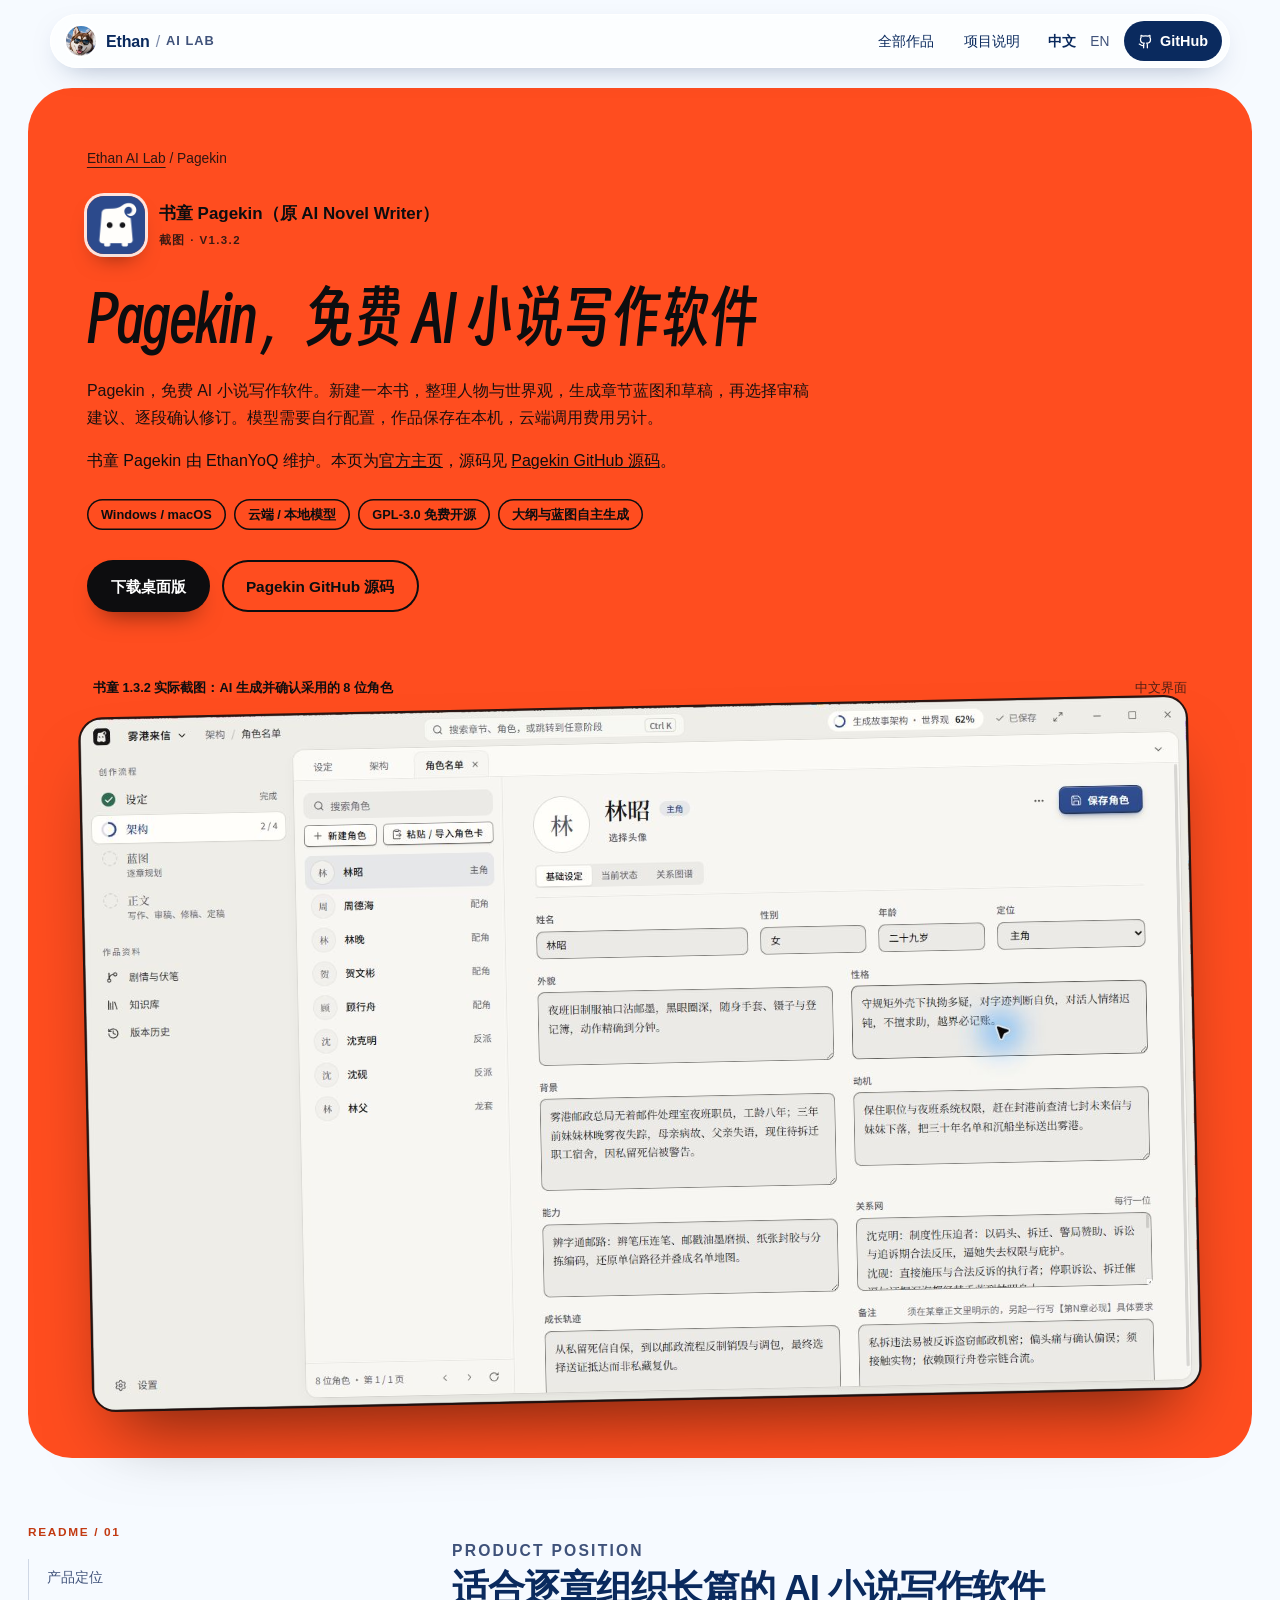
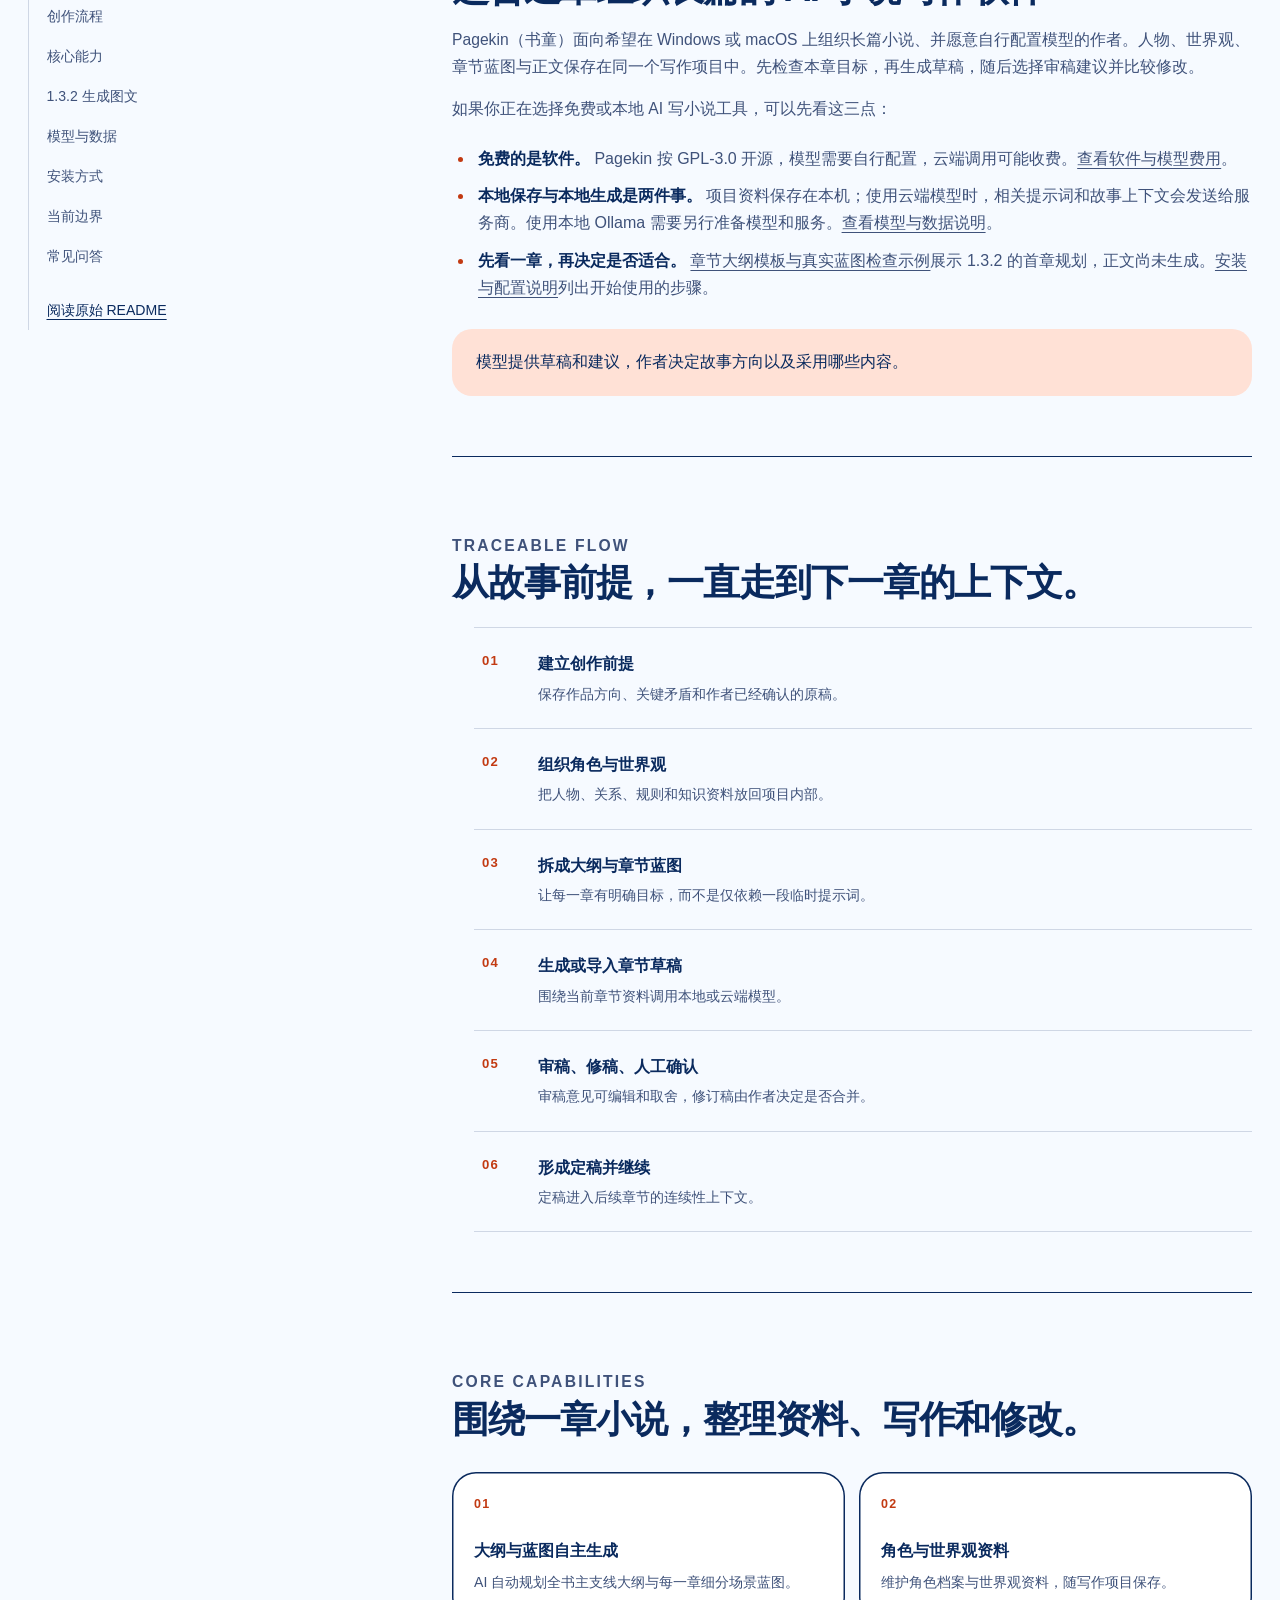
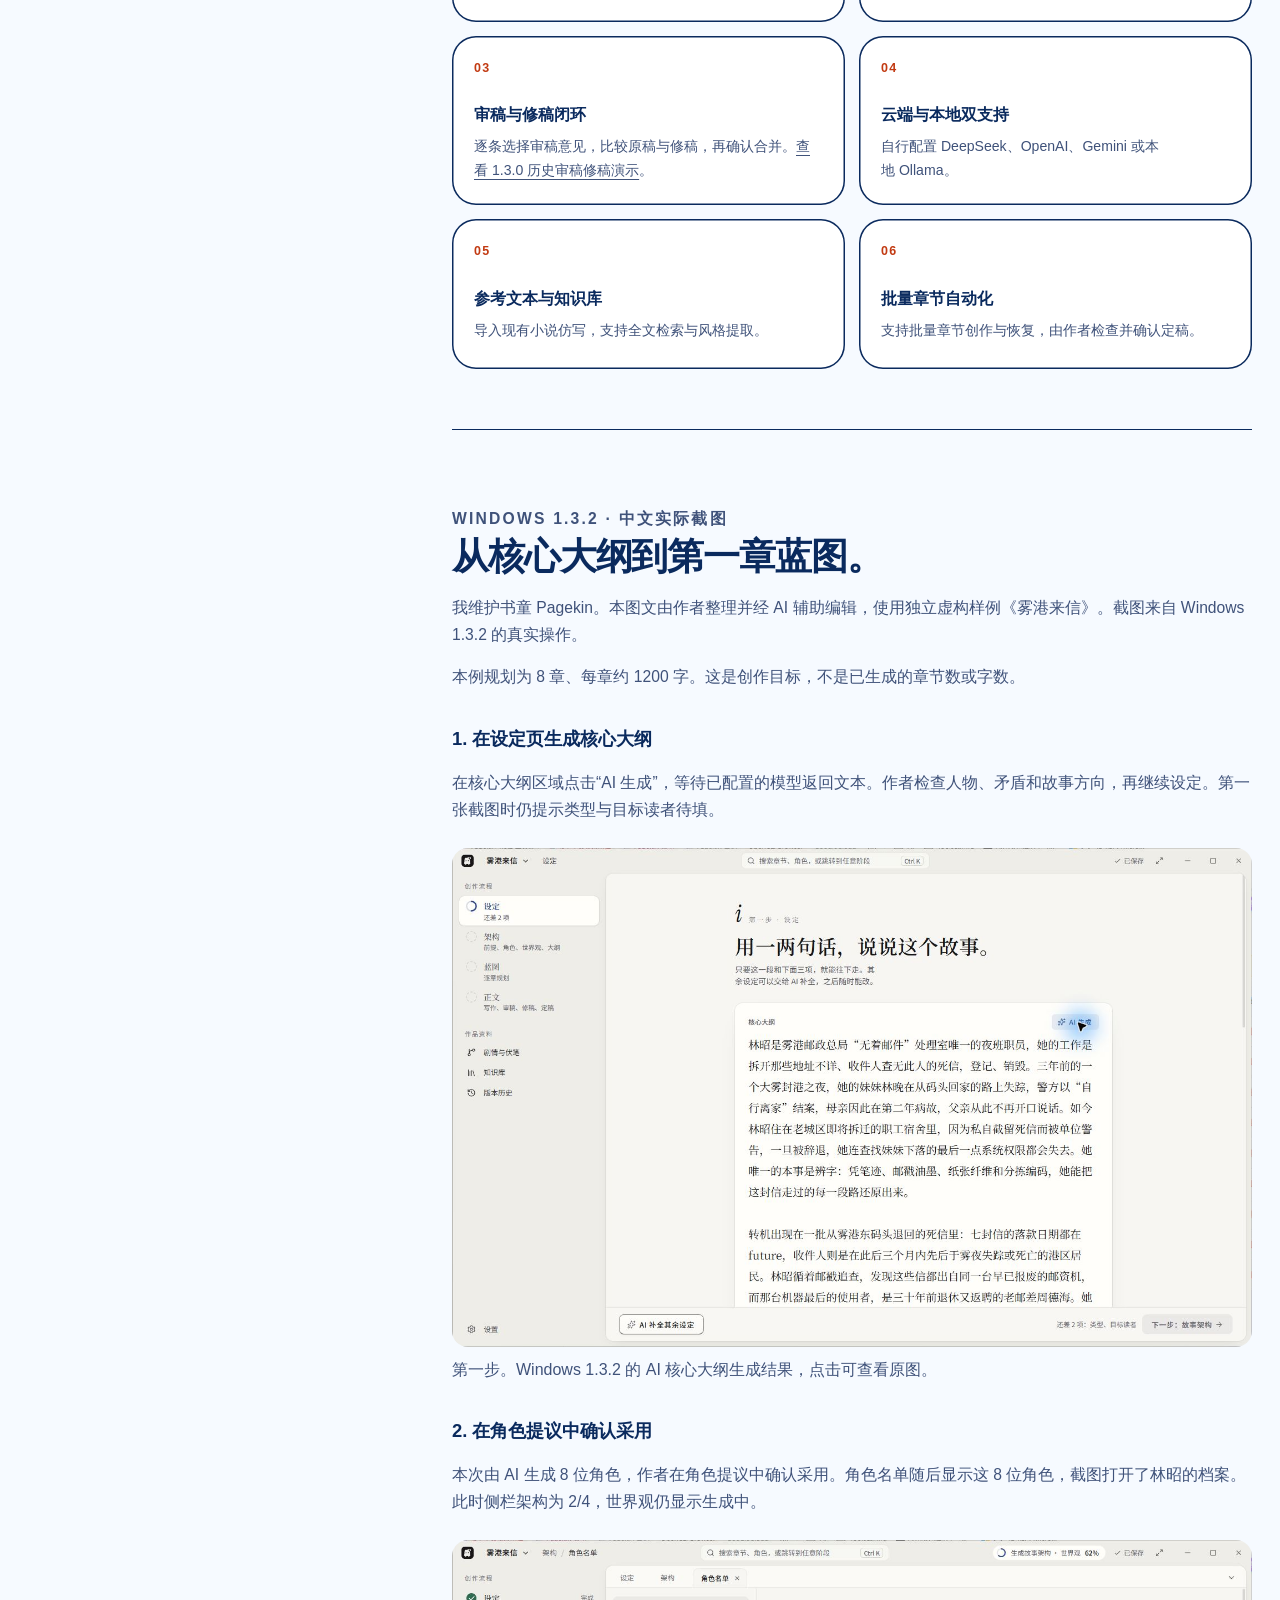
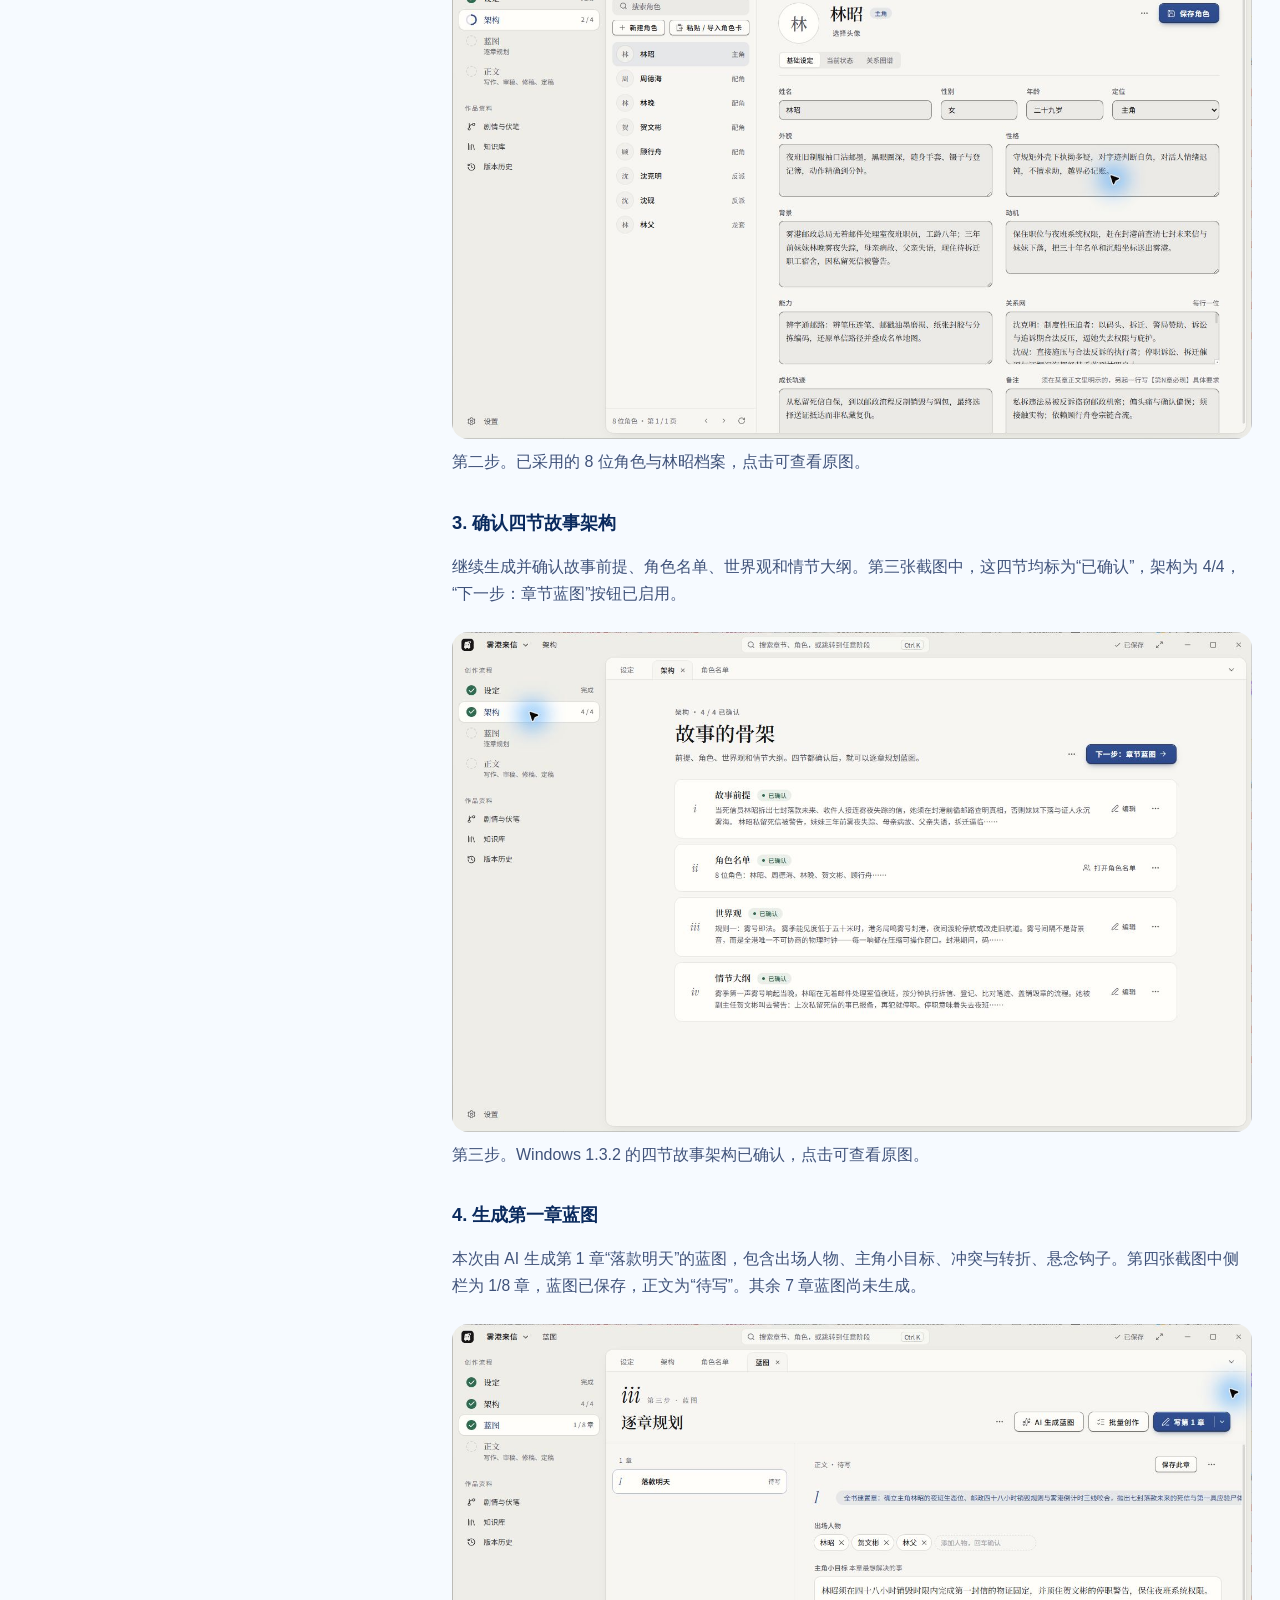
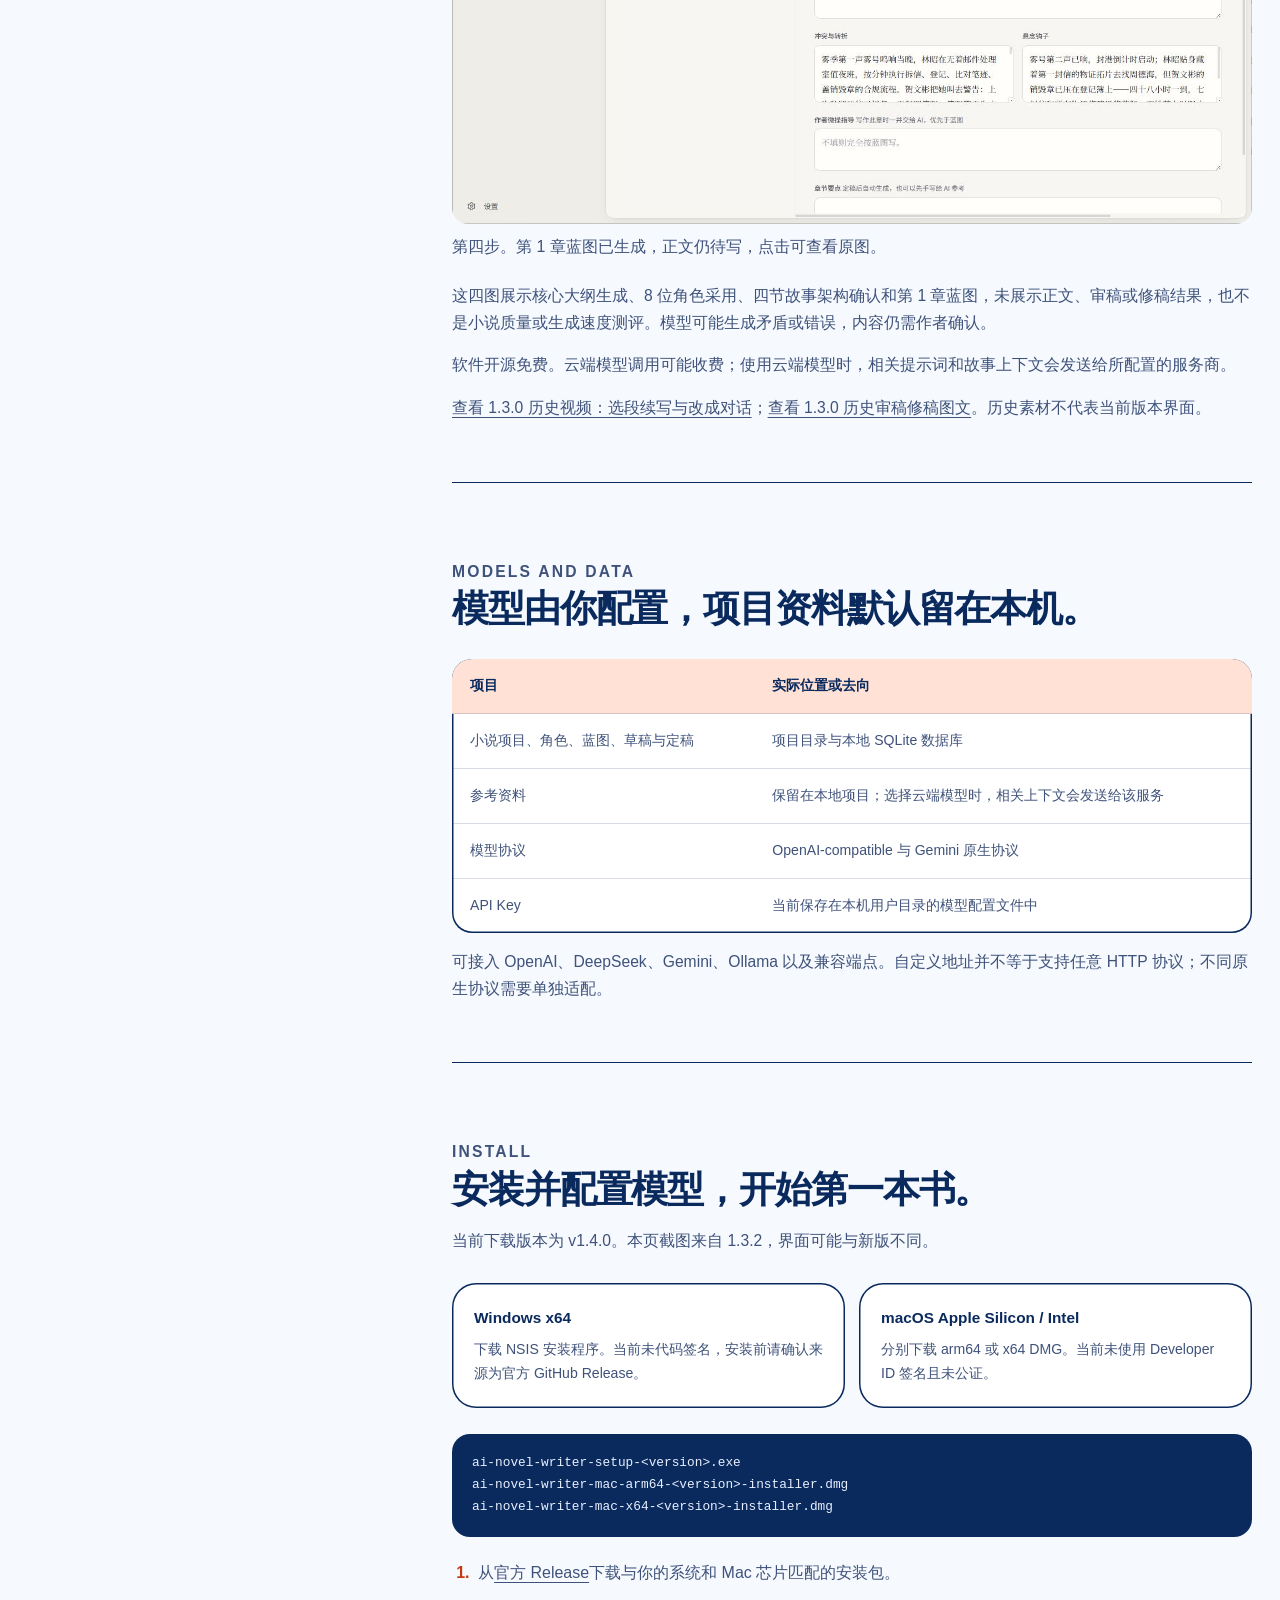
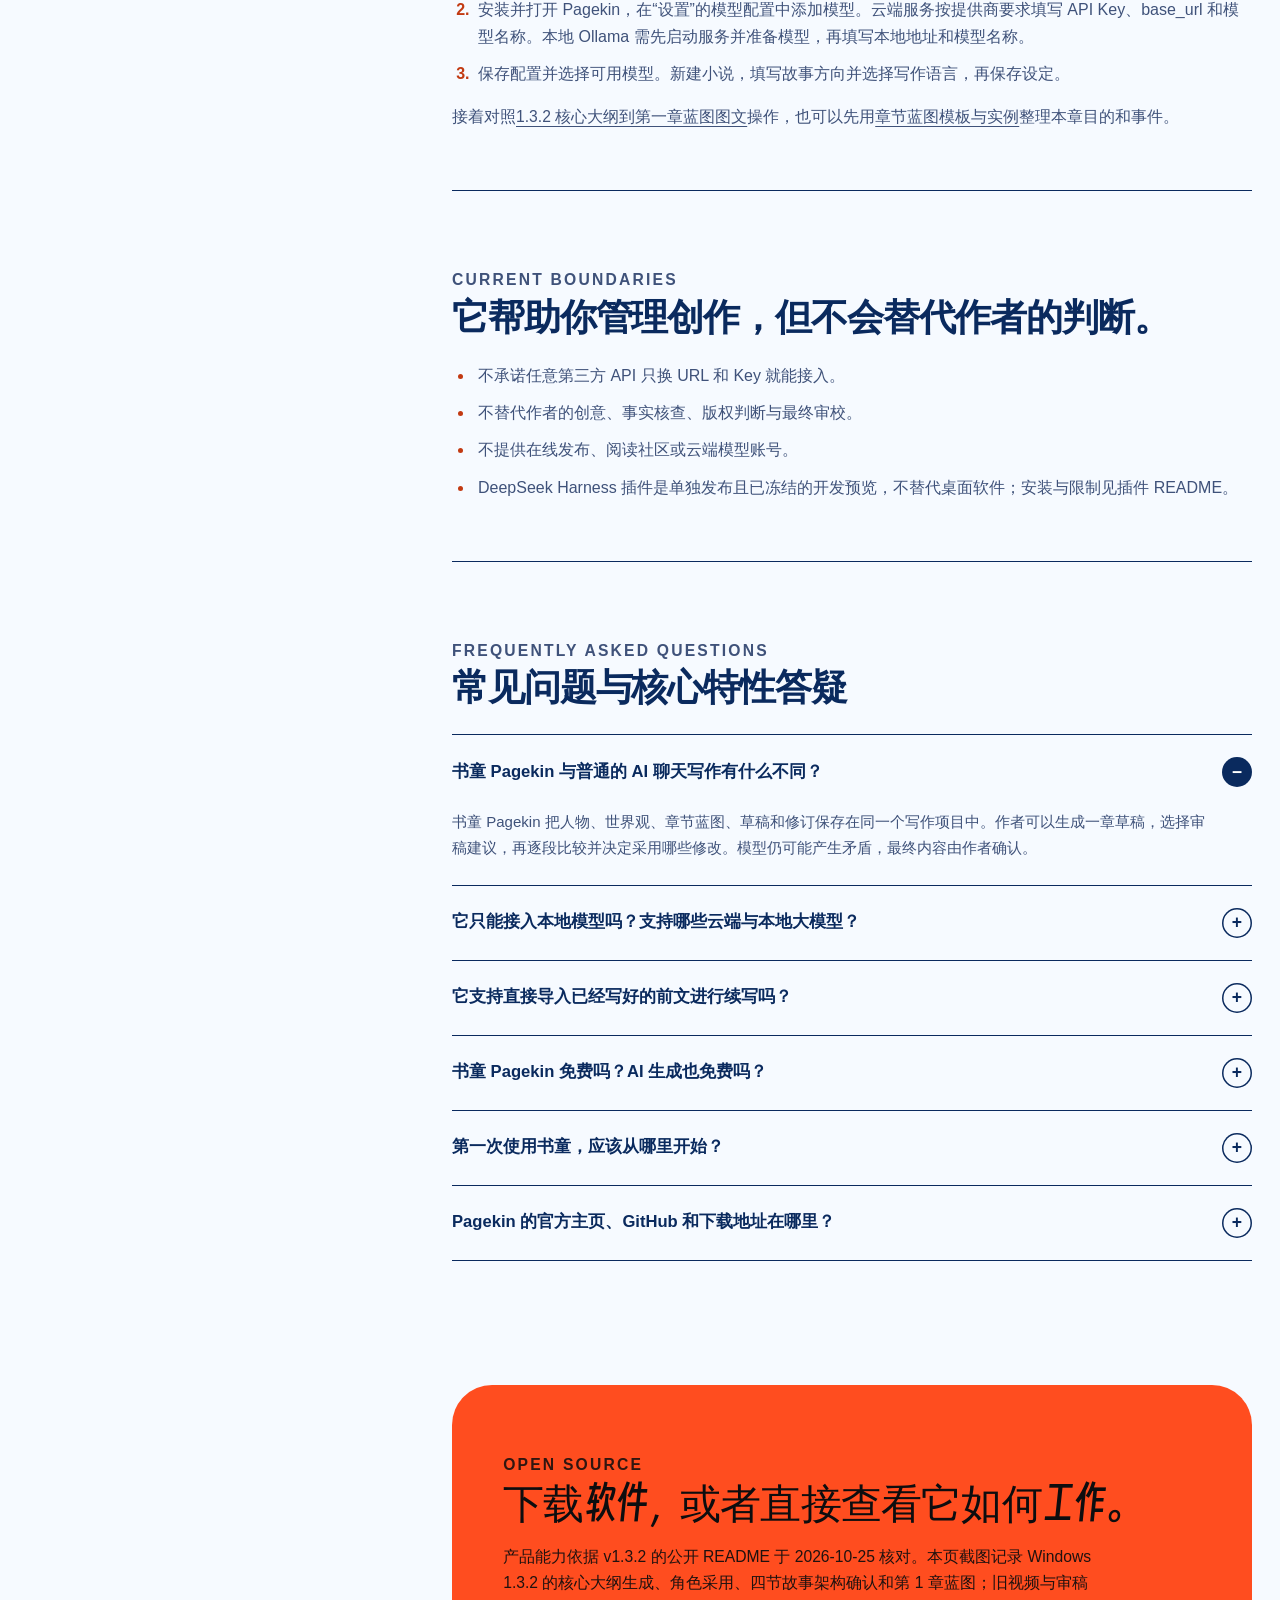
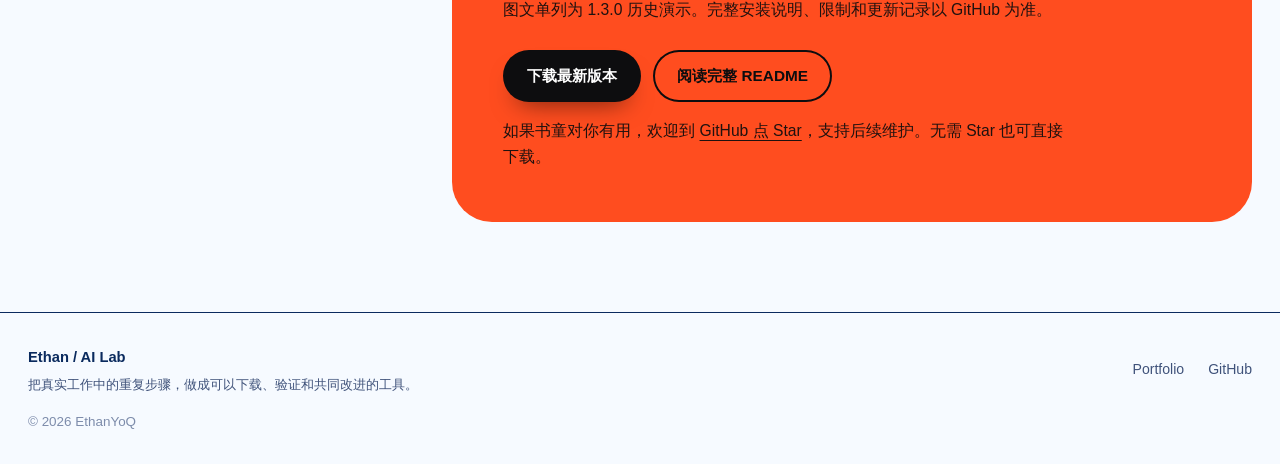
==== commit 4c8e3a92: "docs(pagekin): clarify software fit and chapter planning" ====
--- a/ai-novel-writer/index.html
+++ b/ai-novel-writer/index.html
@@ -23,7 +23,7 @@
   <link rel="stylesheet" href="/home.css?v=20261106-pagekin">
   <link rel="stylesheet" href="/project.css?v=20261026-locale">
   <script>document.documentElement.classList.add("js")</script>
-  <script type="application/ld+json">{"@context":"https://schema.org","@type":"SoftwareApplication","@id":"https://www.orz.md/ai-novel-writer/#software","name":"书童 Pagekin","alternateName":["AI Novel Writer","AI 小说作家"],"softwareVersion":"1.4.0","applicationCategory":"MultimediaApplication","operatingSystem":"Windows, macOS","url":"https://www.orz.md/ai-novel-writer/","downloadUrl":"https://github.com/EthanYoQ/Pagekin/releases/latest","codeRepository":"https://github.com/EthanYoQ/Pagekin","sameAs":"https://github.com/EthanYoQ/Pagekin","image":"https://www.orz.md/assets/icons/pagekin-icon-256.png","license":"https://www.gnu.org/licenses/gpl-3.0.html","offers":{"@type":"Offer","price":"0","priceCurrency":"USD"},"featureList":"设定与章节蓝图, 人物与世界观资料, 草稿与审稿, 逐段比较修订, 自配云端模型或Ollama"}</script>
+  <script type="application/ld+json">{"@context":"https://schema.org","@type":"SoftwareApplication","@id":"https://www.orz.md/ai-novel-writer/#software","name":"Pagekin","alternateName":["AI Novel Writer","AI 小说作家","书童 Pagekin","书童"],"author":{"@type":"Person","name":"EthanYoQ","url":"https://github.com/EthanYoQ"},"softwareVersion":"1.4.0","applicationCategory":"MultimediaApplication","operatingSystem":"Windows, macOS","url":"https://www.orz.md/ai-novel-writer/","downloadUrl":"https://github.com/EthanYoQ/Pagekin/releases/latest","codeRepository":"https://github.com/EthanYoQ/Pagekin","sameAs":"https://github.com/EthanYoQ/Pagekin","image":"https://www.orz.md/assets/icons/pagekin-icon-256.png","license":"https://www.gnu.org/licenses/gpl-3.0.html","offers":{"@type":"Offer","price":"0","priceCurrency":"USD"},"featureList":"设定与章节蓝图, 人物与世界观资料, 草稿与审稿, 逐段比较修订, 自配云端模型或Ollama"}</script>
   <script type="application/ld+json">
   {
     "@context": "https://schema.org",
@@ -67,6 +67,14 @@
         "acceptedAnswer": {
           "@type": "Answer",
           "text": "先新建一本小说，确定故事方向和写作语言。需要 AI 生成时，先配置可用模型，再生成设定并检查结果。本页的 1.3.2 核心大纲到第一章蓝图图文展示了核心大纲生成、角色采用、四节故事架构确认和第一章蓝图。样例正文仍待写。"
+        }
+      },
+      {
+        "@type": "Question",
+        "name": "Pagekin 的官方主页、GitHub 和下载地址在哪里？",
+        "acceptedAnswer": {
+          "@type": "Answer",
+          "text": "Pagekin（书童）是由 EthanYoQ 维护的 Windows 和 macOS 桌面小说写作软件。<a href=\"https://www.orz.md/ai-novel-writer/\">官方主页</a>提供产品介绍，<a href=\"https://github.com/EthanYoQ/Pagekin\">GitHub 仓库</a>提供源码，安装包见<a href=\"https://github.com/EthanYoQ/Pagekin/releases/latest\">官方最新版本下载</a>。首次使用可查看<a href=\"#install\">安装与模型配置</a>。"
         }
       }
     ]
@@ -113,8 +121,13 @@
 
       <article class="readme">
         <section class="readme-section reveal" id="positioning">
-          <div><p class="readme-eyebrow">PRODUCT POSITION</p><h2>先整理设定，再写一章，由作者决定怎样修改。</h2><p>书童把人物、世界观、章节蓝图与正文放在同一项目中。先检查当前章节要发生什么，再让模型生成草稿。审稿建议可以选择，修改结果可以逐段比较。</p><p>既可直连 DeepSeek、OpenAI、Gemini 等商用云端模型，也可接入本地 Ollama 开源模型。系统围绕当前章节蓝图、相关角色资料、世界观设定与历史摘要组织上下文，配合自动化审稿报告与修稿闭环，帮助作者发现设定和人物前后不一致的问题。</p><blockquote><p>模型提供草稿和建议，作者决定故事方向以及采用哪些内容。</p></blockquote></div>
-
+          <div><p class="readme-eyebrow">PRODUCT POSITION</p>
+          <h2>适合逐章组织长篇的 AI 小说写作软件</h2>
+          <p>Pagekin（书童）面向希望在 Windows 或 macOS 上组织长篇小说、并愿意自行配置模型的作者。人物、世界观、章节蓝图与正文保存在同一个写作项目中。先检查本章目标，再生成草稿，随后选择审稿建议并比较修改。</p>
+          <p>如果你正在选择免费或本地 AI 写小说工具，可以先看这三点：</p>
+          <ul><li><strong>免费的是软件。</strong> Pagekin 按 GPL-3.0 开源，模型需要自行配置，云端调用可能收费。<a href="#faq">查看软件与模型费用</a>。</li><li><strong>本地保存与本地生成是两件事。</strong> 项目资料保存在本机；使用云端模型时，相关提示词和故事上下文会发送给服务商。使用本地 Ollama 需要另行准备模型和服务。<a href="#data">查看模型与数据说明</a>。</li><li><strong>先看一章，再决定是否适合。</strong> <a href="/ai-novel-writer/chapter-blueprint/">章节大纲模板与真实蓝图检查示例</a>展示 1.3.2 的首章规划，正文尚未生成。<a href="#install">安装与配置说明</a>列出开始使用的步骤。</li></ul>
+          <blockquote><p>模型提供草稿和建议，作者决定故事方向以及采用哪些内容。</p></blockquote>
+          </div>
         </section>
 
         <section class="readme-section reveal" id="workflow">
@@ -201,6 +214,12 @@
                   <p>先新建一本小说，确定故事方向和写作语言。需要 AI 生成时，先配置可用模型，再生成设定并检查结果。本页的 <a href="#demo">1.3.2 核心大纲到第一章蓝图图文</a>展示了核心大纲生成、角色采用、四节故事架构确认和第一章蓝图。样例正文仍待写。</p>
                 </div>
               </details>
+              <details class="faq-item">
+                <summary>Pagekin 的官方主页、GitHub 和下载地址在哪里？</summary>
+                <div class="faq-answer">
+                  <p>Pagekin（书童）是由 EthanYoQ 维护的 Windows 和 macOS 桌面小说写作软件。<a href="https://www.orz.md/ai-novel-writer/">官方主页</a>提供产品介绍，<a href="https://github.com/EthanYoQ/Pagekin">GitHub 仓库</a>提供源码，安装包见<a href="https://github.com/EthanYoQ/Pagekin/releases/latest">官方最新版本下载</a>。首次使用可查看<a href="#install">安装与模型配置</a>。</p>
+                </div>
+              </details>
             </div>
           </div>
 
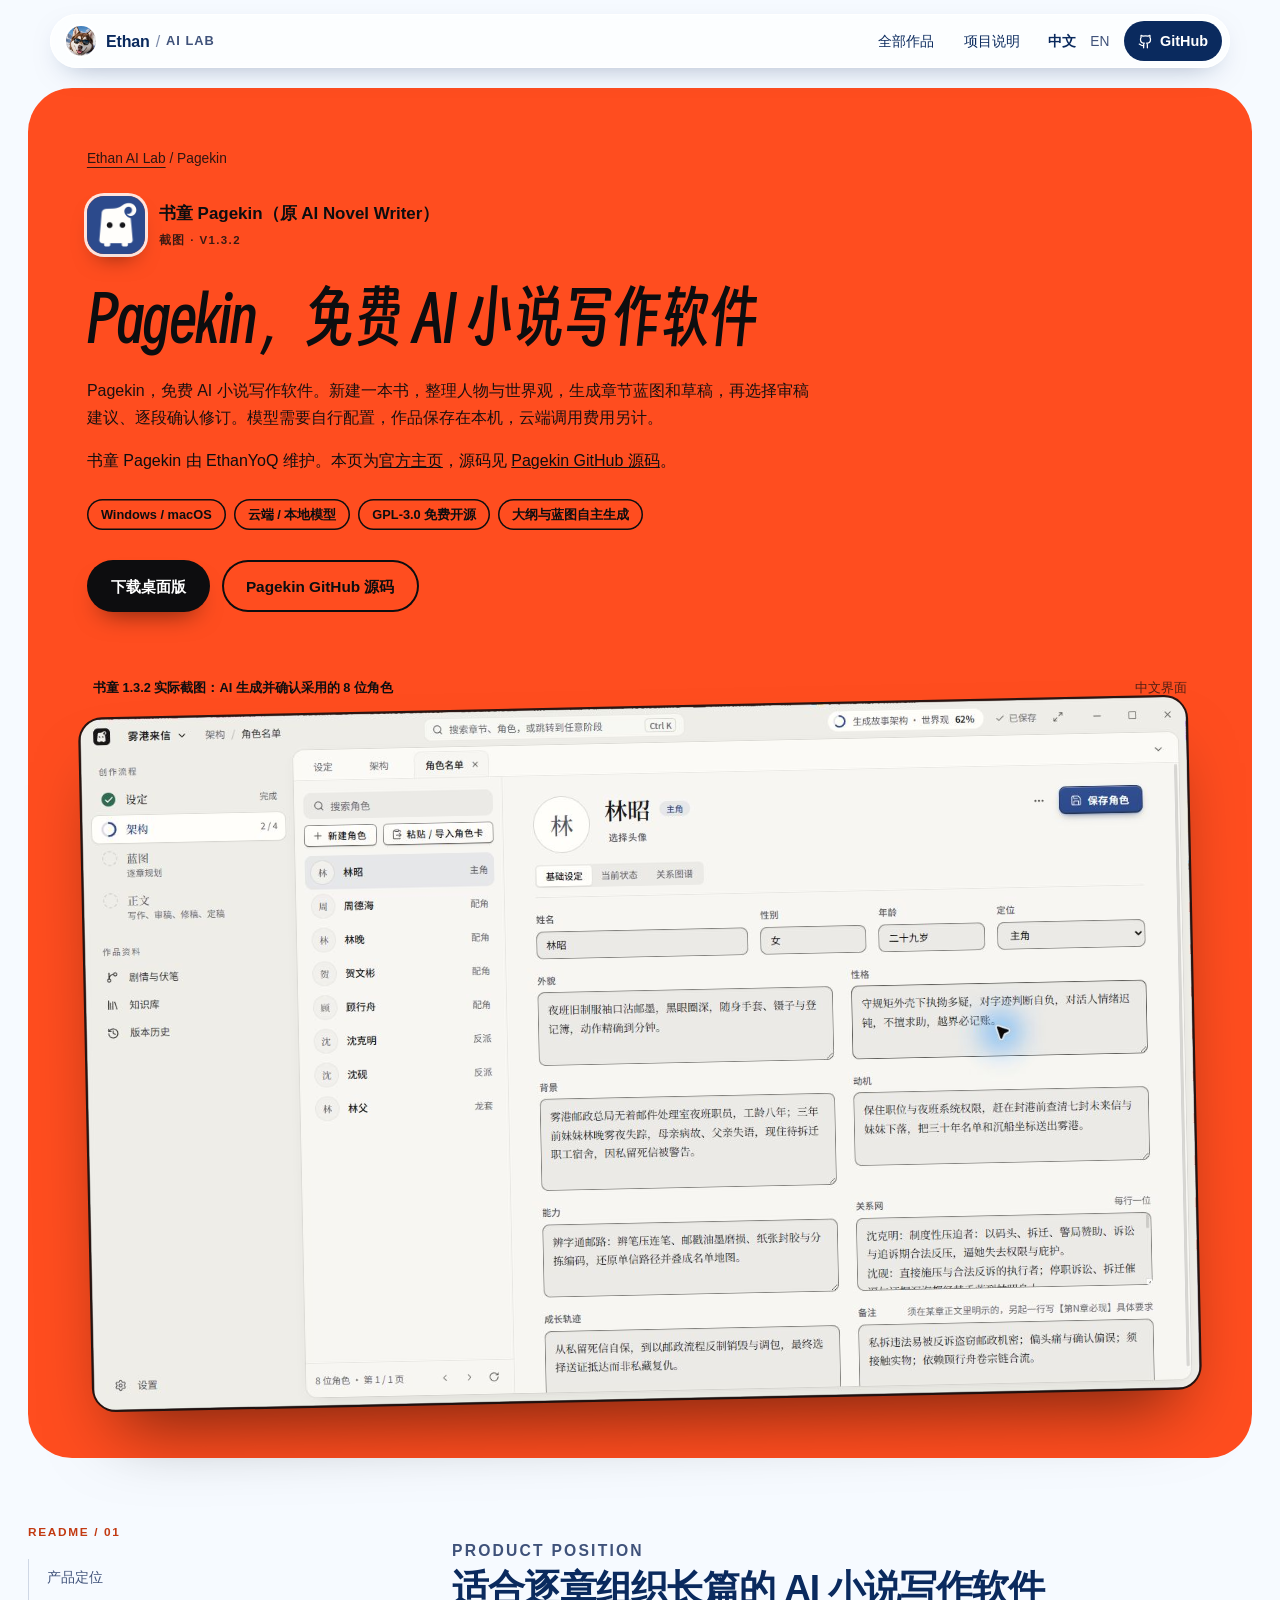
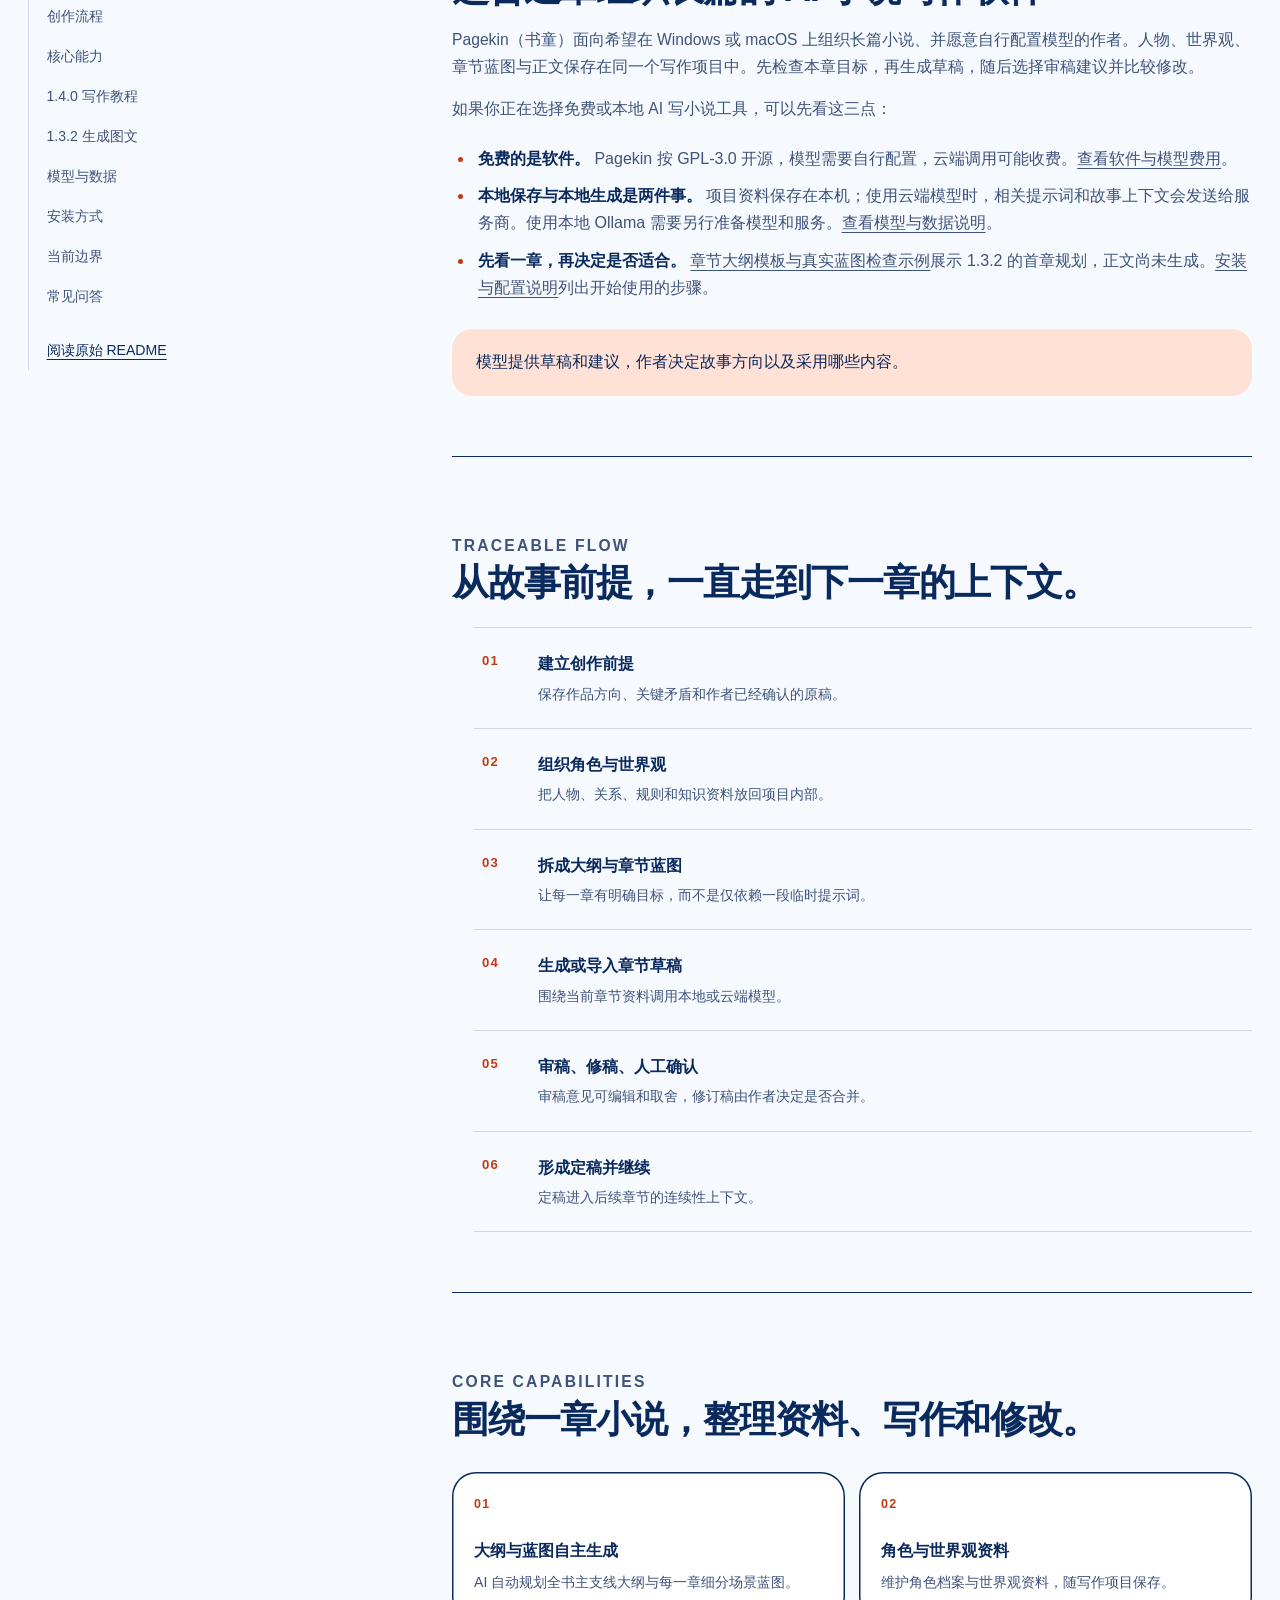
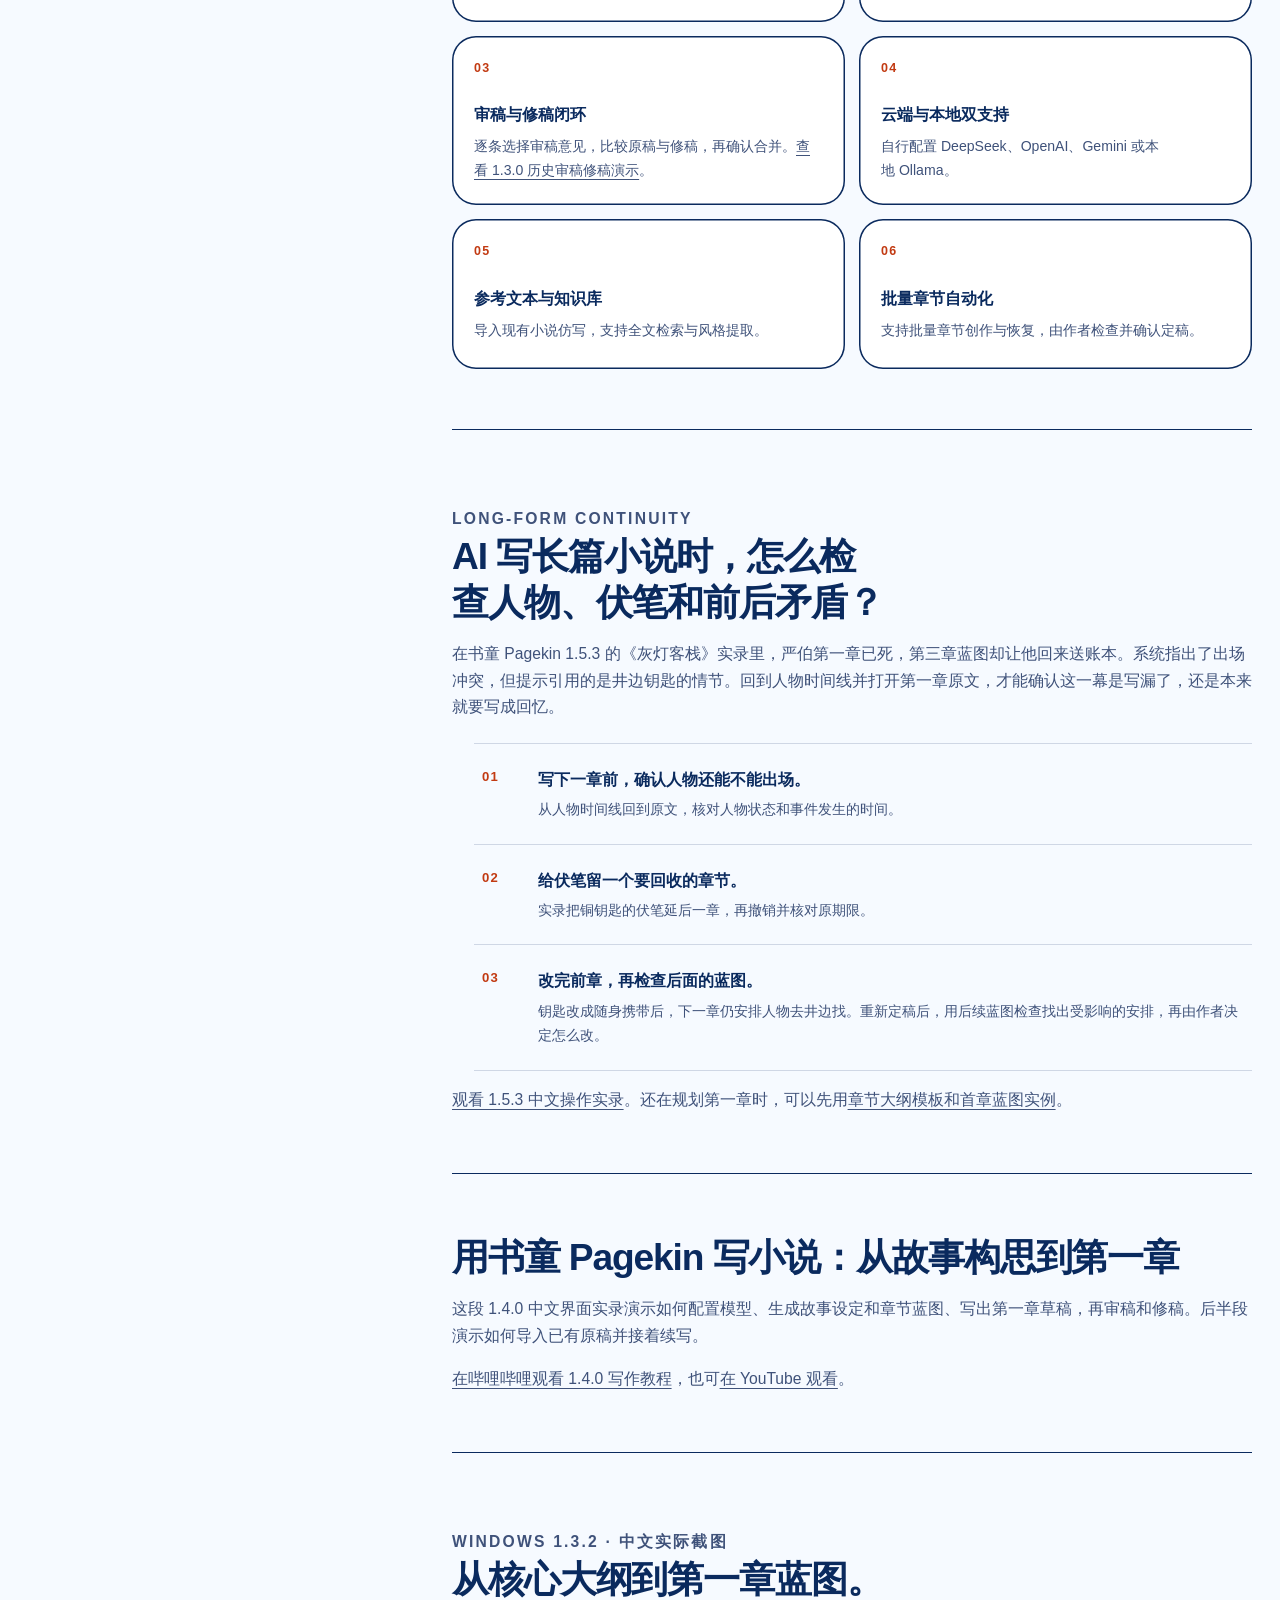
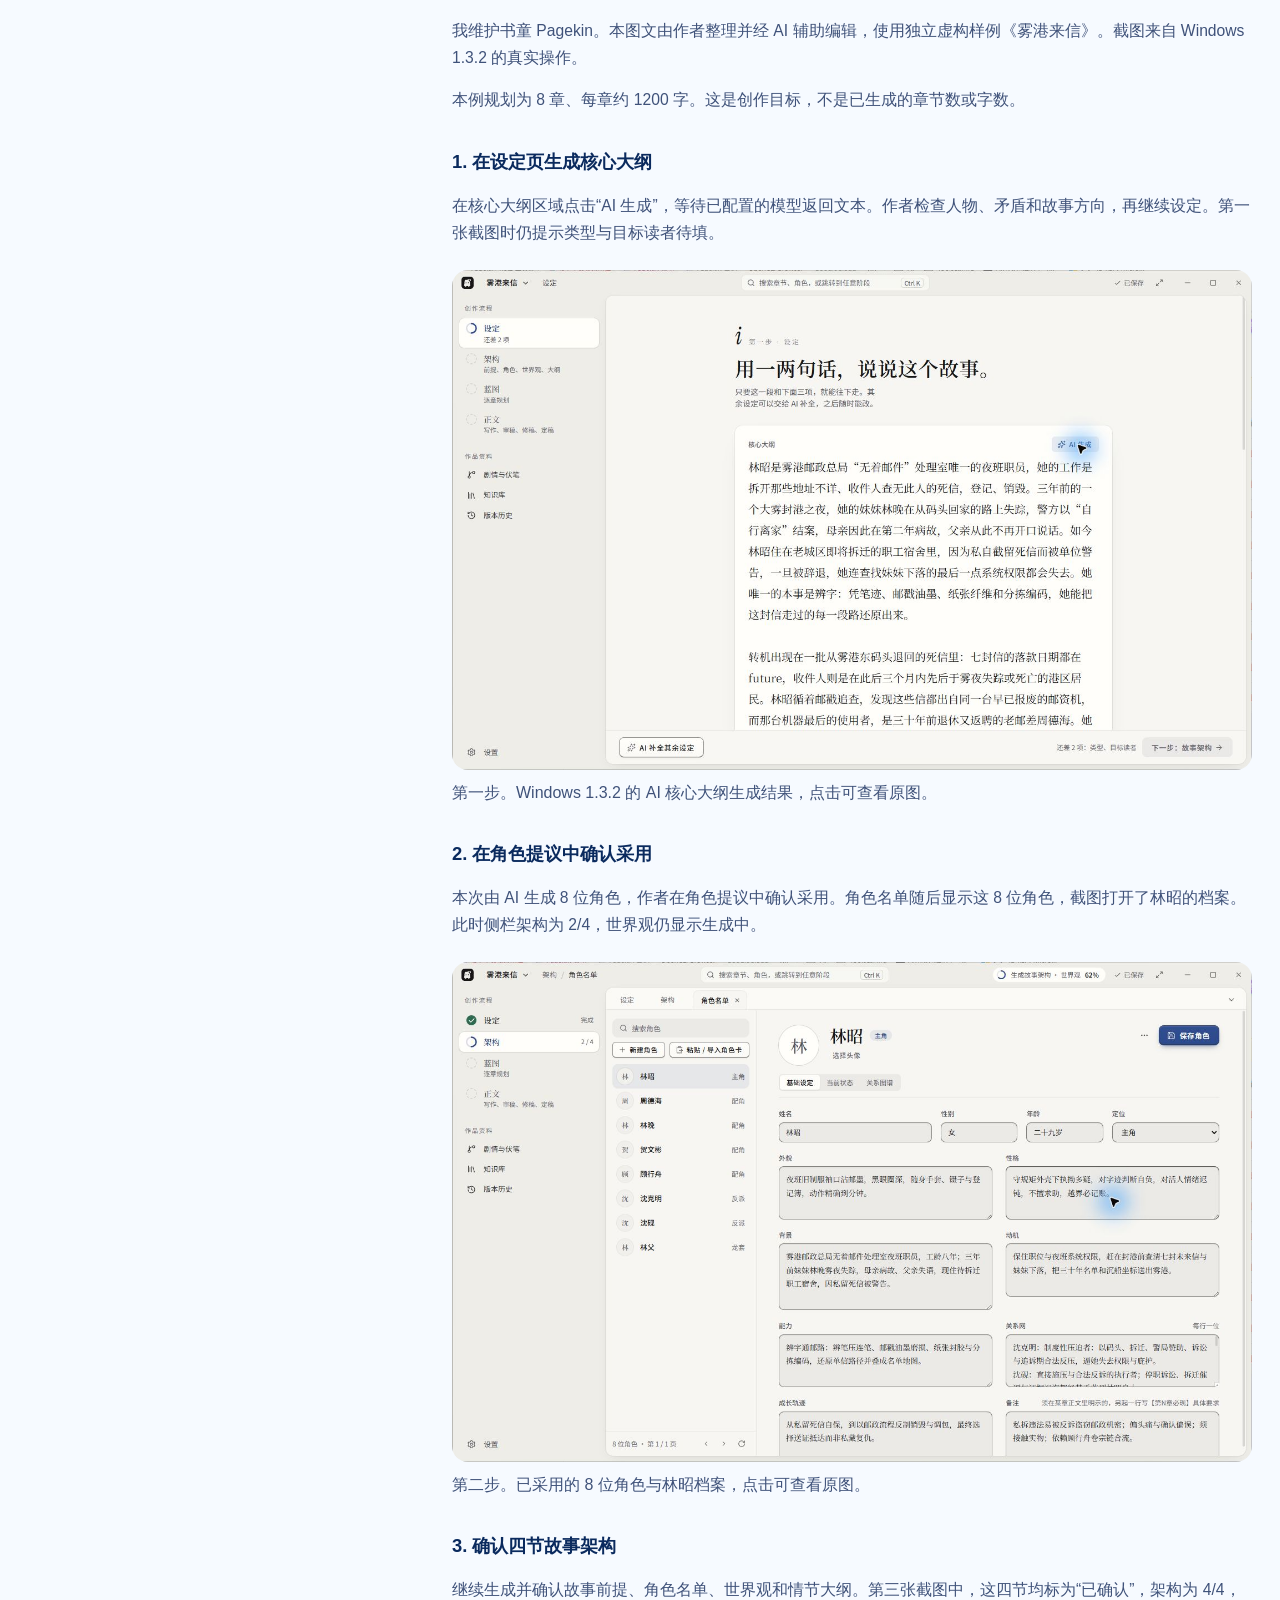
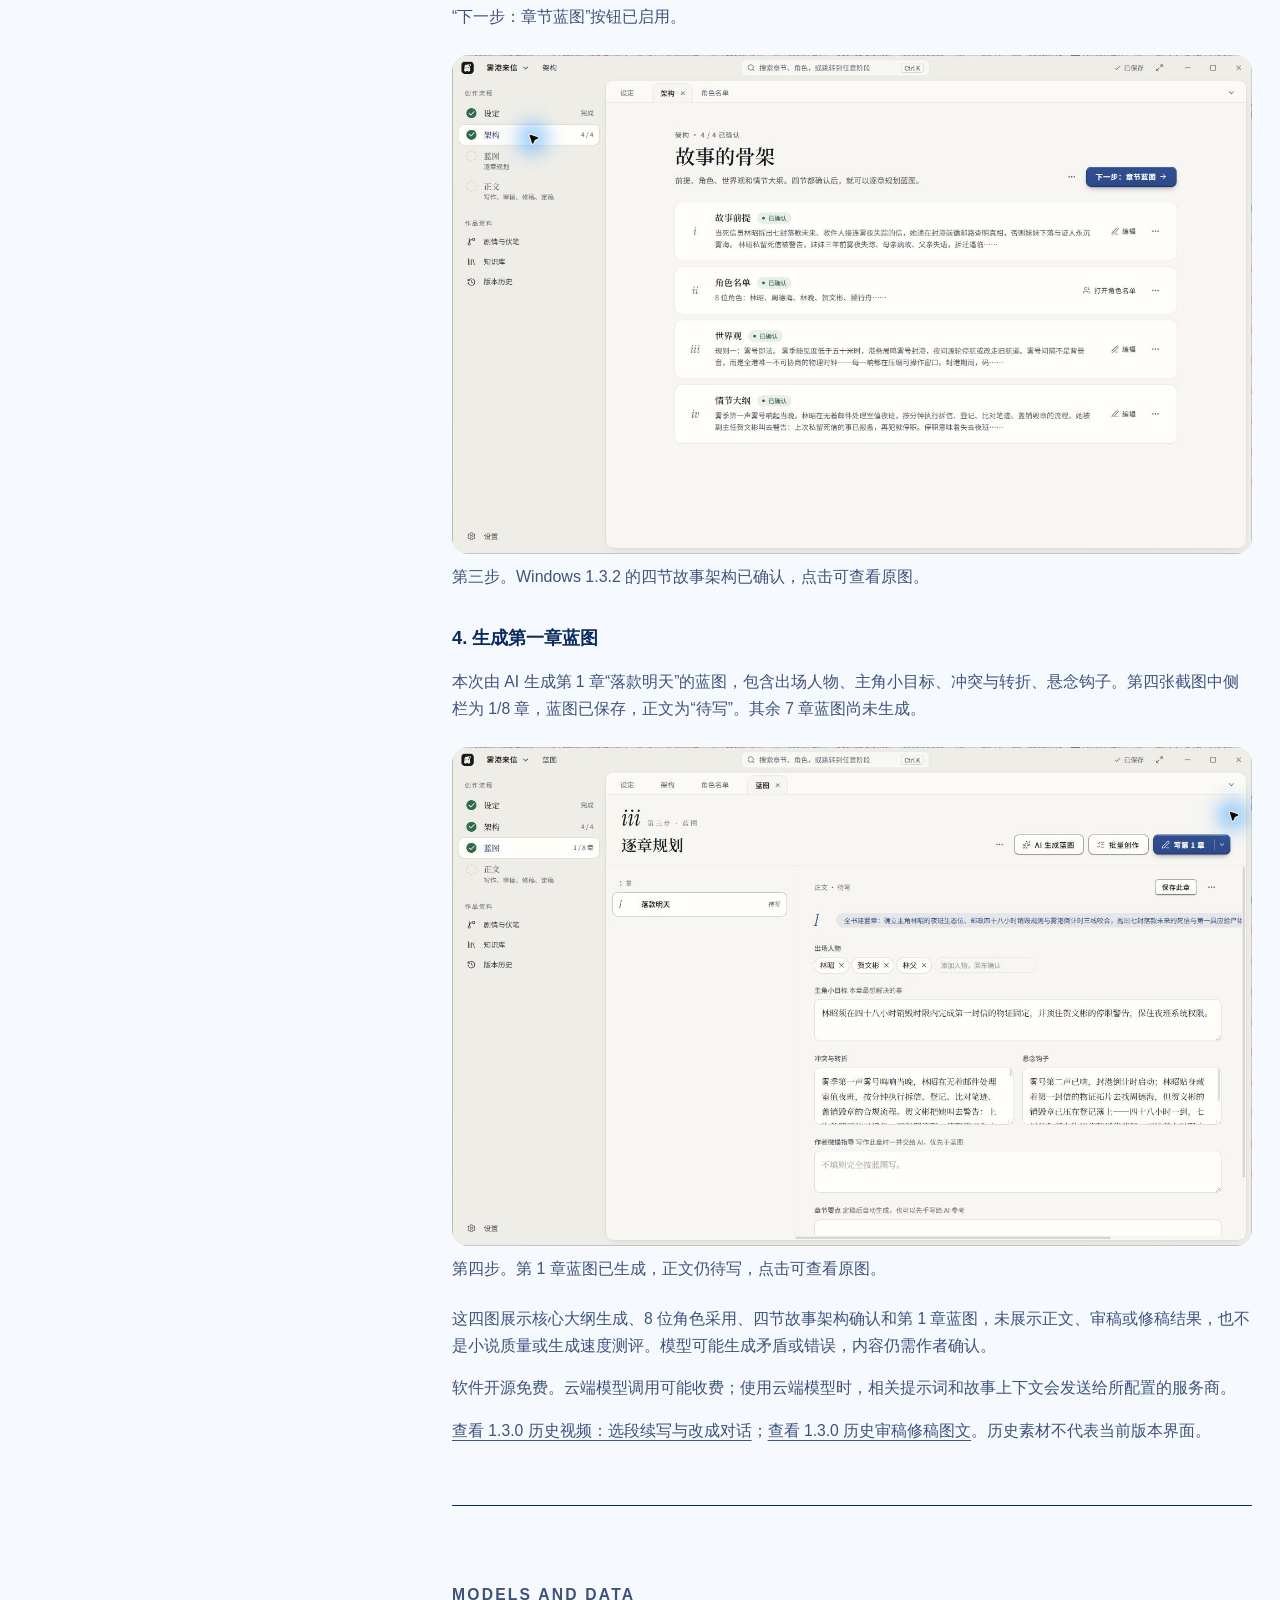
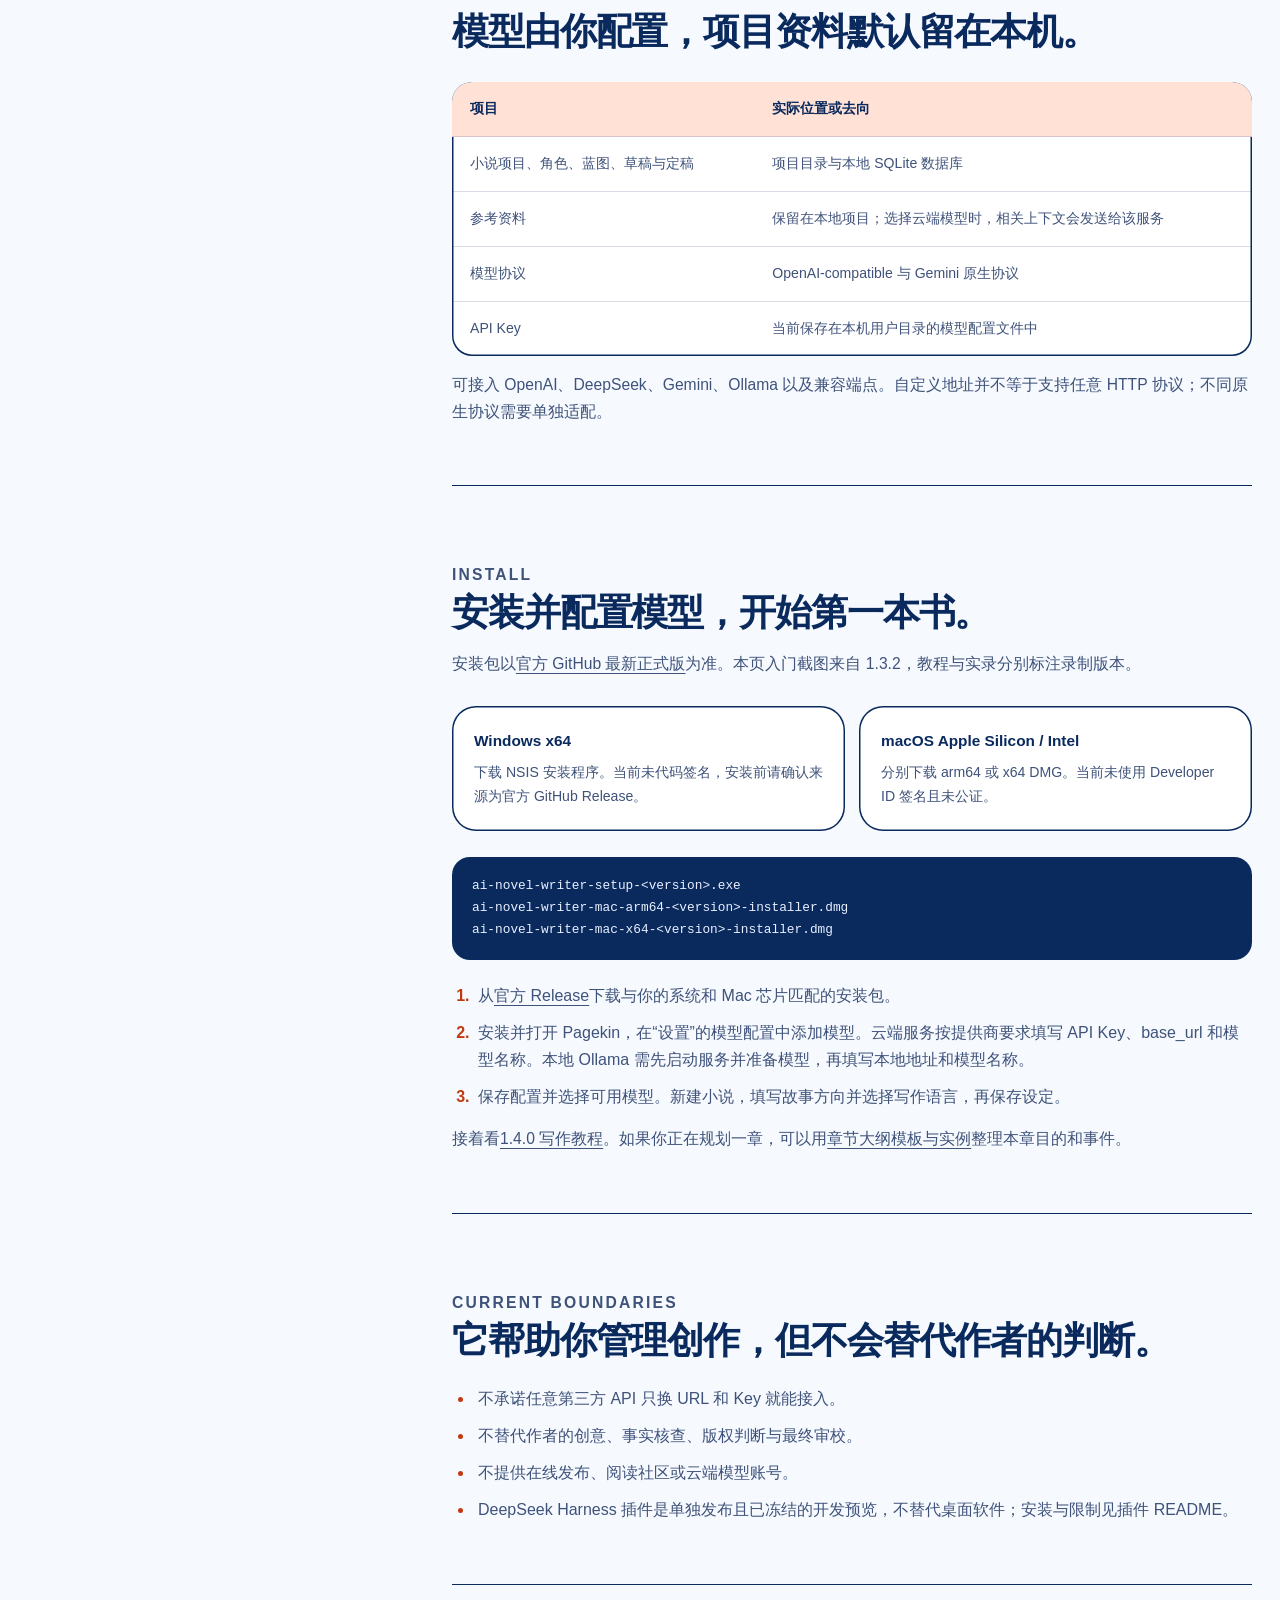
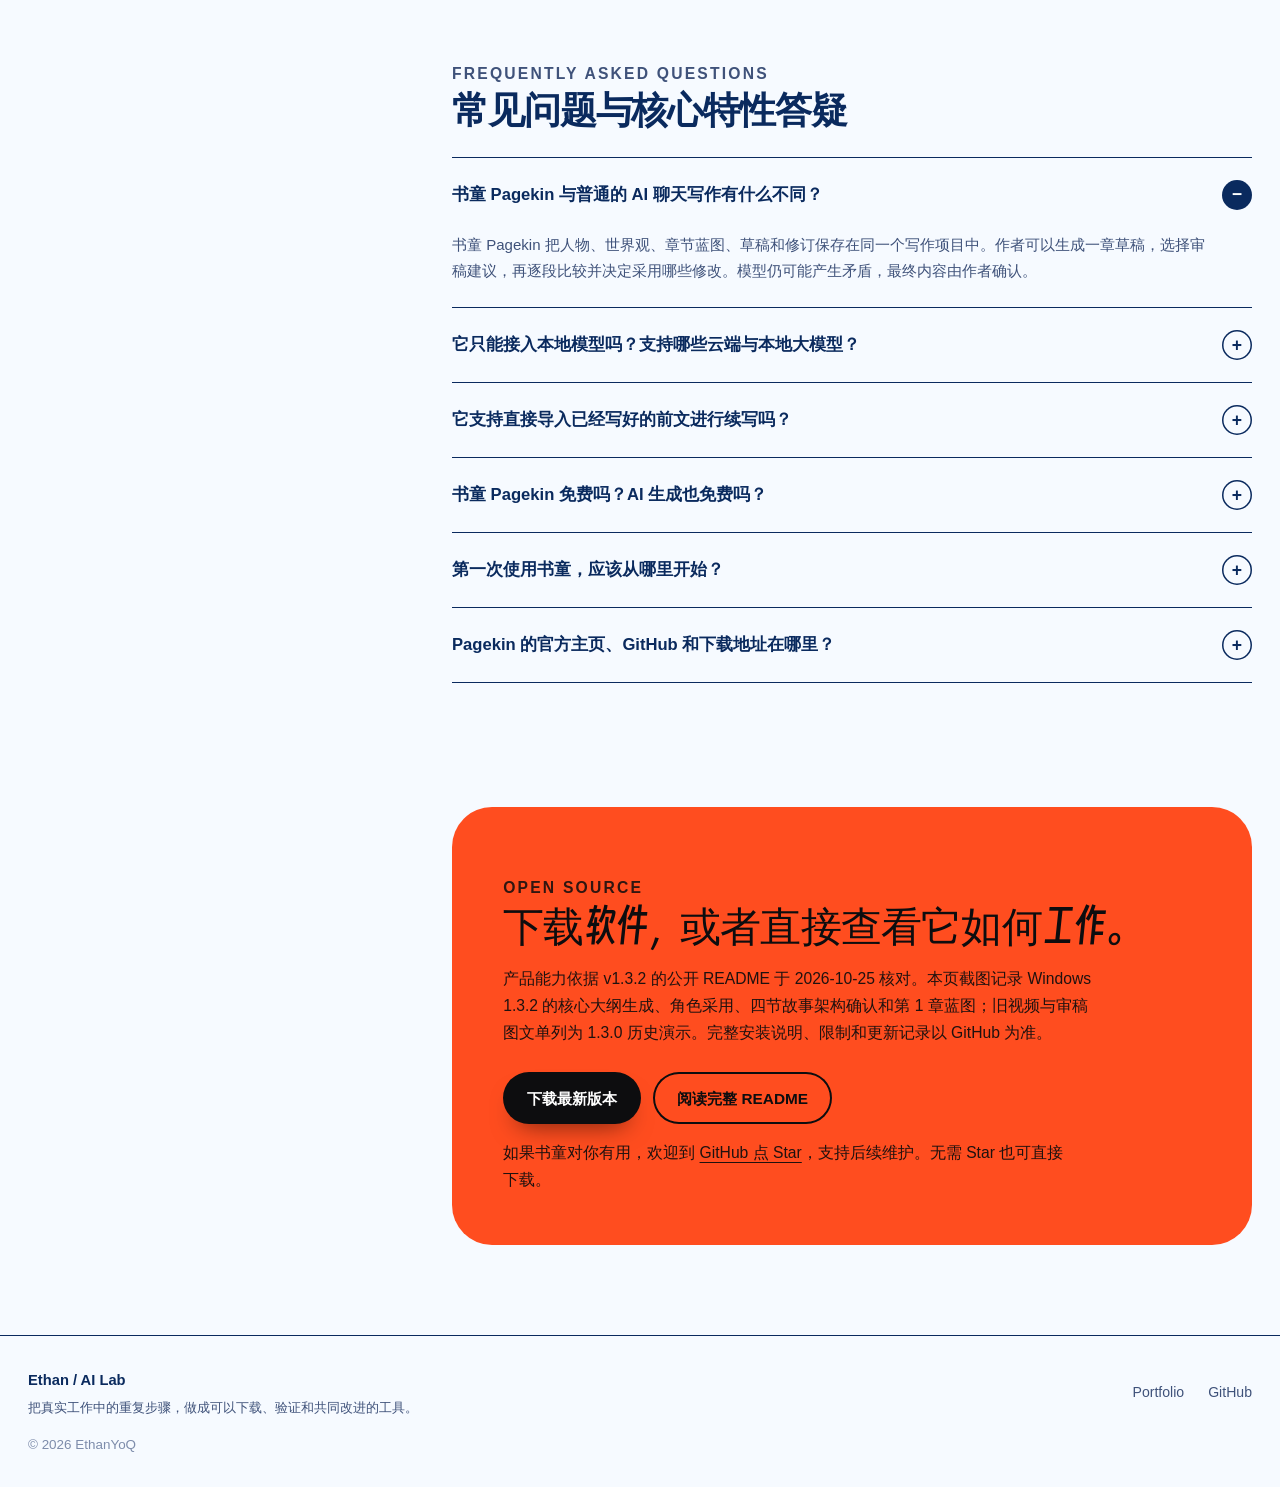
==== commit a68ad0b6: "Improve Pagekin download and long-form writing guidance" ====
--- a/ai-novel-writer/index.html
+++ b/ai-novel-writer/index.html
@@ -115,7 +115,7 @@
     <div class="project-body shell" id="project-readme">
       <aside class="project-toc" aria-label="页面目录">
         <p>README / 01</p>
-        <nav><a href="#positioning">产品定位</a><a href="#workflow">创作流程</a><a href="#capabilities">核心能力</a><a href="#demo">1.3.2 生成图文</a><a href="#data">模型与数据</a><a href="#install">安装方式</a><a href="#boundaries">当前边界</a><a href="#faq">常见问答</a><a class="readme-source" href="https://github.com/EthanYoQ/Pagekin#readme" target="_blank" rel="noreferrer">阅读原始 README</a></nav>
+        <nav><a href="#positioning">产品定位</a><a href="#workflow">创作流程</a><a href="#capabilities">核心能力</a><a href="#tutorial">1.4.0 写作教程</a><a href="#demo">1.3.2 生成图文</a><a href="#data">模型与数据</a><a href="#install">安装方式</a><a href="#boundaries">当前边界</a><a href="#faq">常见问答</a><a class="readme-source" href="https://github.com/EthanYoQ/Pagekin#readme" target="_blank" rel="noreferrer">阅读原始 README</a></nav>
 
       </aside>
 
@@ -138,6 +138,26 @@
         <section class="readme-section reveal" id="capabilities">
           <div><p class="readme-eyebrow">CORE CAPABILITIES</p><h2>围绕一章小说，整理资料、写作和修改。</h2><div class="capability-grid"><div class="capability"><span>01</span><strong>大纲与蓝图自主生成</strong><p>AI 自动规划全书主支线大纲与每一章细分场景蓝图。</p></div><div class="capability"><span>02</span><strong>角色与世界观资料</strong><p>维护角色档案与世界观资料，随写作项目保存。</p></div><div class="capability"><span>03</span><strong>审稿与修稿闭环</strong><p>逐条选择审稿意见，比较原稿与修稿，再确认合并。<a href="/ai-novel-writer/demo/#review-workflow">查看 1.3.0 历史审稿修稿演示</a>。</p></div><div class="capability"><span>04</span><strong>云端与本地双支持</strong><p>自行配置 DeepSeek、OpenAI、Gemini 或本地 Ollama。</p></div><div class="capability"><span>05</span><strong>参考文本与知识库</strong><p>导入现有小说仿写，支持全文检索与风格提取。</p></div><div class="capability"><span>06</span><strong>批量章节自动化</strong><p>支持批量章节创作与恢复，由作者检查并确认定稿。</p></div></div></div>
 
+        </section>
+
+        <section class="readme-section reveal" id="long-form-continuity">
+          <div>
+            <p class="readme-eyebrow">LONG-FORM CONTINUITY</p>
+            <h2>AI 写长篇小说时，怎么检查人物、伏笔和前后矛盾？</h2>
+            <p>在书童 Pagekin 1.5.3 的《灰灯客栈》实录里，严伯第一章已死，第三章蓝图却让他回来送账本。系统指出了出场冲突，但提示引用的是井边钥匙的情节。回到人物时间线并打开第一章原文，才能确认这一幕是写漏了，还是本来就要写成回忆。</p>
+            <ol class="workflow-list">
+              <li><strong>写下一章前，确认人物还能不能出场。</strong><span>从人物时间线回到原文，核对人物状态和事件发生的时间。</span></li>
+              <li><strong>给伏笔留一个要回收的章节。</strong><span>实录把铜钥匙的伏笔延后一章，再撤销并核对原期限。</span></li>
+              <li><strong>改完前章，再检查后面的蓝图。</strong><span>钥匙改成随身携带后，下一章仍安排人物去井边找。重新定稿后，用后续蓝图检查找出受影响的安排，再由作者决定怎么改。</span></li>
+            </ol>
+            <p><a href="https://www.bilibili.com/video/BV1NVyXznEz5/">观看 1.5.3 中文操作实录</a>。还在规划第一章时，可以先用<a href="/ai-novel-writer/chapter-blueprint/">章节大纲模板和首章蓝图实例</a>。</p>
+          </div>
+        </section>
+
+        <section class="readme-section reveal" id="tutorial">
+          <h2>用书童 Pagekin 写小说：从故事构思到第一章</h2>
+          <p>这段 1.4.0 中文界面实录演示如何配置模型、生成故事设定和章节蓝图、写出第一章草稿，再审稿和修稿。后半段演示如何导入已有原稿并接着续写。</p>
+          <p><a href="https://www.bilibili.com/video/BV1Zx4j6CEHu/">在哔哩哔哩观看 1.4.0 写作教程</a>，也可<a href="https://www.youtube.com/watch?v=Vaeg_1c3Djk">在 YouTube 观看</a>。</p>
         </section>
 
         <section class="readme-section reveal" id="demo">
@@ -168,9 +188,9 @@
         </section>
 
         <section class="readme-section reveal" id="install">
-          <div><p class="readme-eyebrow">INSTALL</p><h2>安装并配置模型，开始第一本书。</h2><p>当前下载版本为 v1.4.0。本页截图来自 1.3.2，界面可能与新版不同。</p><div class="note-grid"><div class="note-card"><strong>Windows x64</strong><p>下载 NSIS 安装程序。当前未代码签名，安装前请确认来源为官方 GitHub Release。</p></div><div class="note-card"><strong>macOS Apple Silicon / Intel</strong><p>分别下载 arm64 或 x64 DMG。当前未使用 Developer ID 签名且未公证。</p></div></div><pre class="code-block">ai-novel-writer-setup-&lt;version&gt;.exe&#10;ai-novel-writer-mac-arm64-&lt;version&gt;-installer.dmg&#10;ai-novel-writer-mac-x64-&lt;version&gt;-installer.dmg</pre>
+          <div><p class="readme-eyebrow">INSTALL</p><h2>安装并配置模型，开始第一本书。</h2><p>安装包以<a href="https://github.com/EthanYoQ/Pagekin/releases/latest">官方 GitHub 最新正式版</a>为准。本页入门截图来自 1.3.2，教程与实录分别标注录制版本。</p><div class="note-grid"><div class="note-card"><strong>Windows x64</strong><p>下载 NSIS 安装程序。当前未代码签名，安装前请确认来源为官方 GitHub Release。</p></div><div class="note-card"><strong>macOS Apple Silicon / Intel</strong><p>分别下载 arm64 或 x64 DMG。当前未使用 Developer ID 签名且未公证。</p></div></div><pre class="code-block">ai-novel-writer-setup-&lt;version&gt;.exe&#10;ai-novel-writer-mac-arm64-&lt;version&gt;-installer.dmg&#10;ai-novel-writer-mac-x64-&lt;version&gt;-installer.dmg</pre>
           <ol><li>从<a href="https://github.com/EthanYoQ/Pagekin/releases/latest">官方 Release</a>下载与你的系统和 Mac 芯片匹配的安装包。</li><li>安装并打开 Pagekin，在“设置”的模型配置中添加模型。云端服务按提供商要求填写 API Key、base_url 和模型名称。本地 Ollama 需先启动服务并准备模型，再填写本地地址和模型名称。</li><li>保存配置并选择可用模型。新建小说，填写故事方向并选择写作语言，再保存设定。</li></ol>
-          <p>接着对照<a href="#demo">1.3.2 核心大纲到第一章蓝图图文</a>操作，也可以先用<a href="/ai-novel-writer/chapter-blueprint/">章节蓝图模板与实例</a>整理本章目的和事件。</p></div>
+          <p>接着看<a href="#tutorial">1.4.0 写作教程</a>。如果你正在规划一章，可以用<a href="/ai-novel-writer/chapter-blueprint/">章节大纲模板与实例</a>整理本章目的和事件。</p></div>
 
         </section>
 
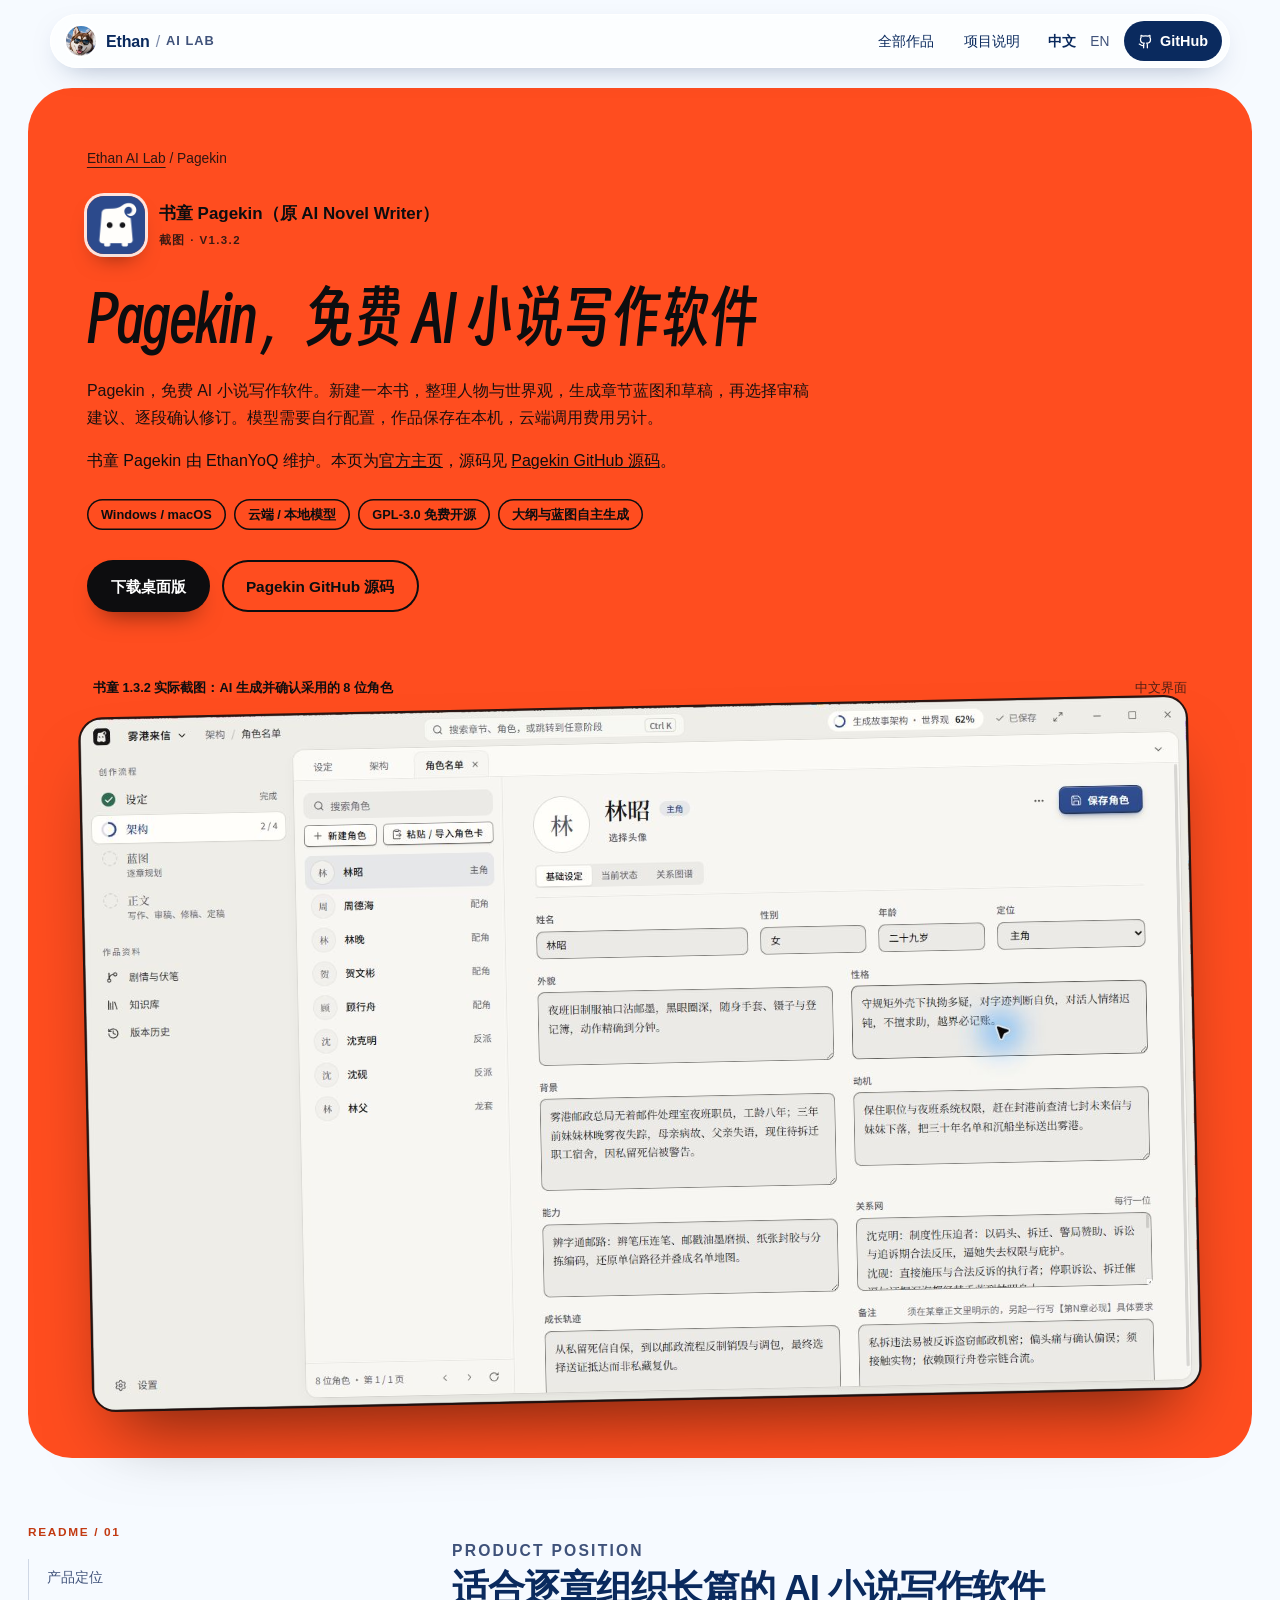
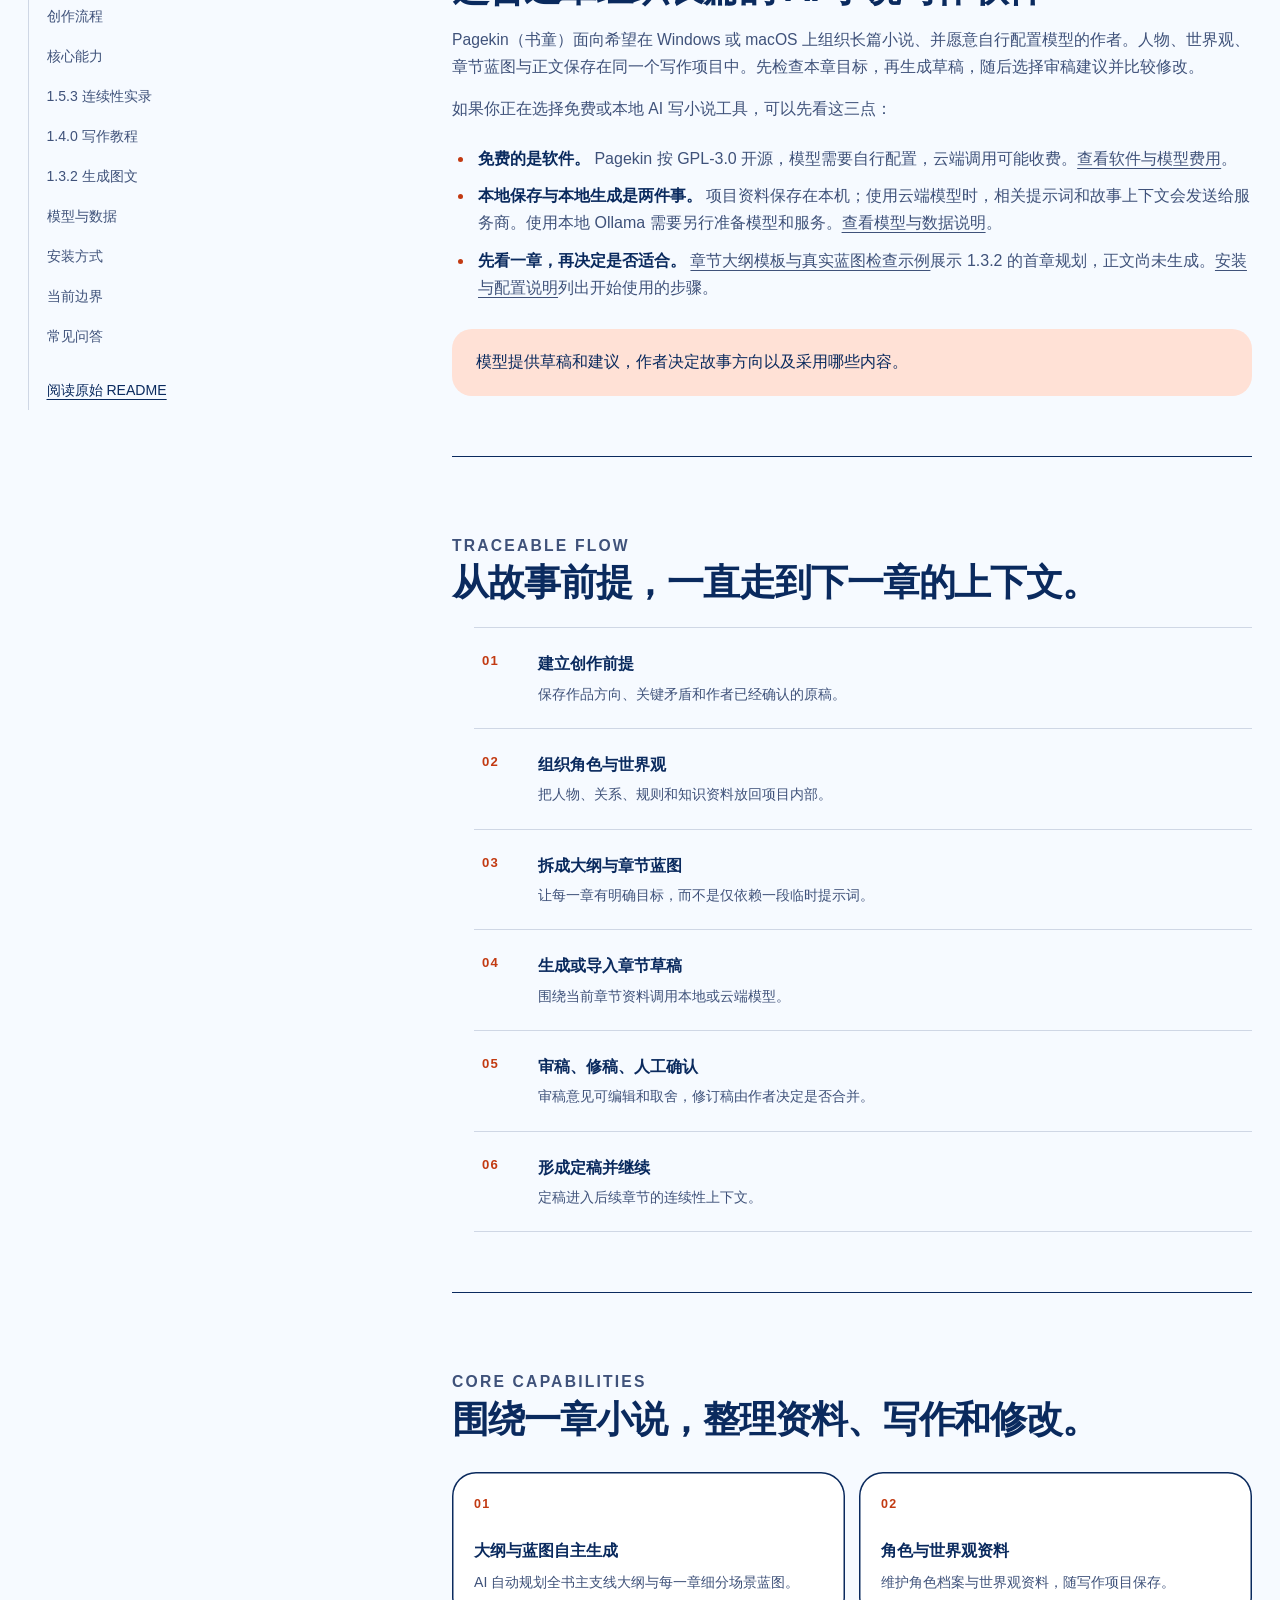
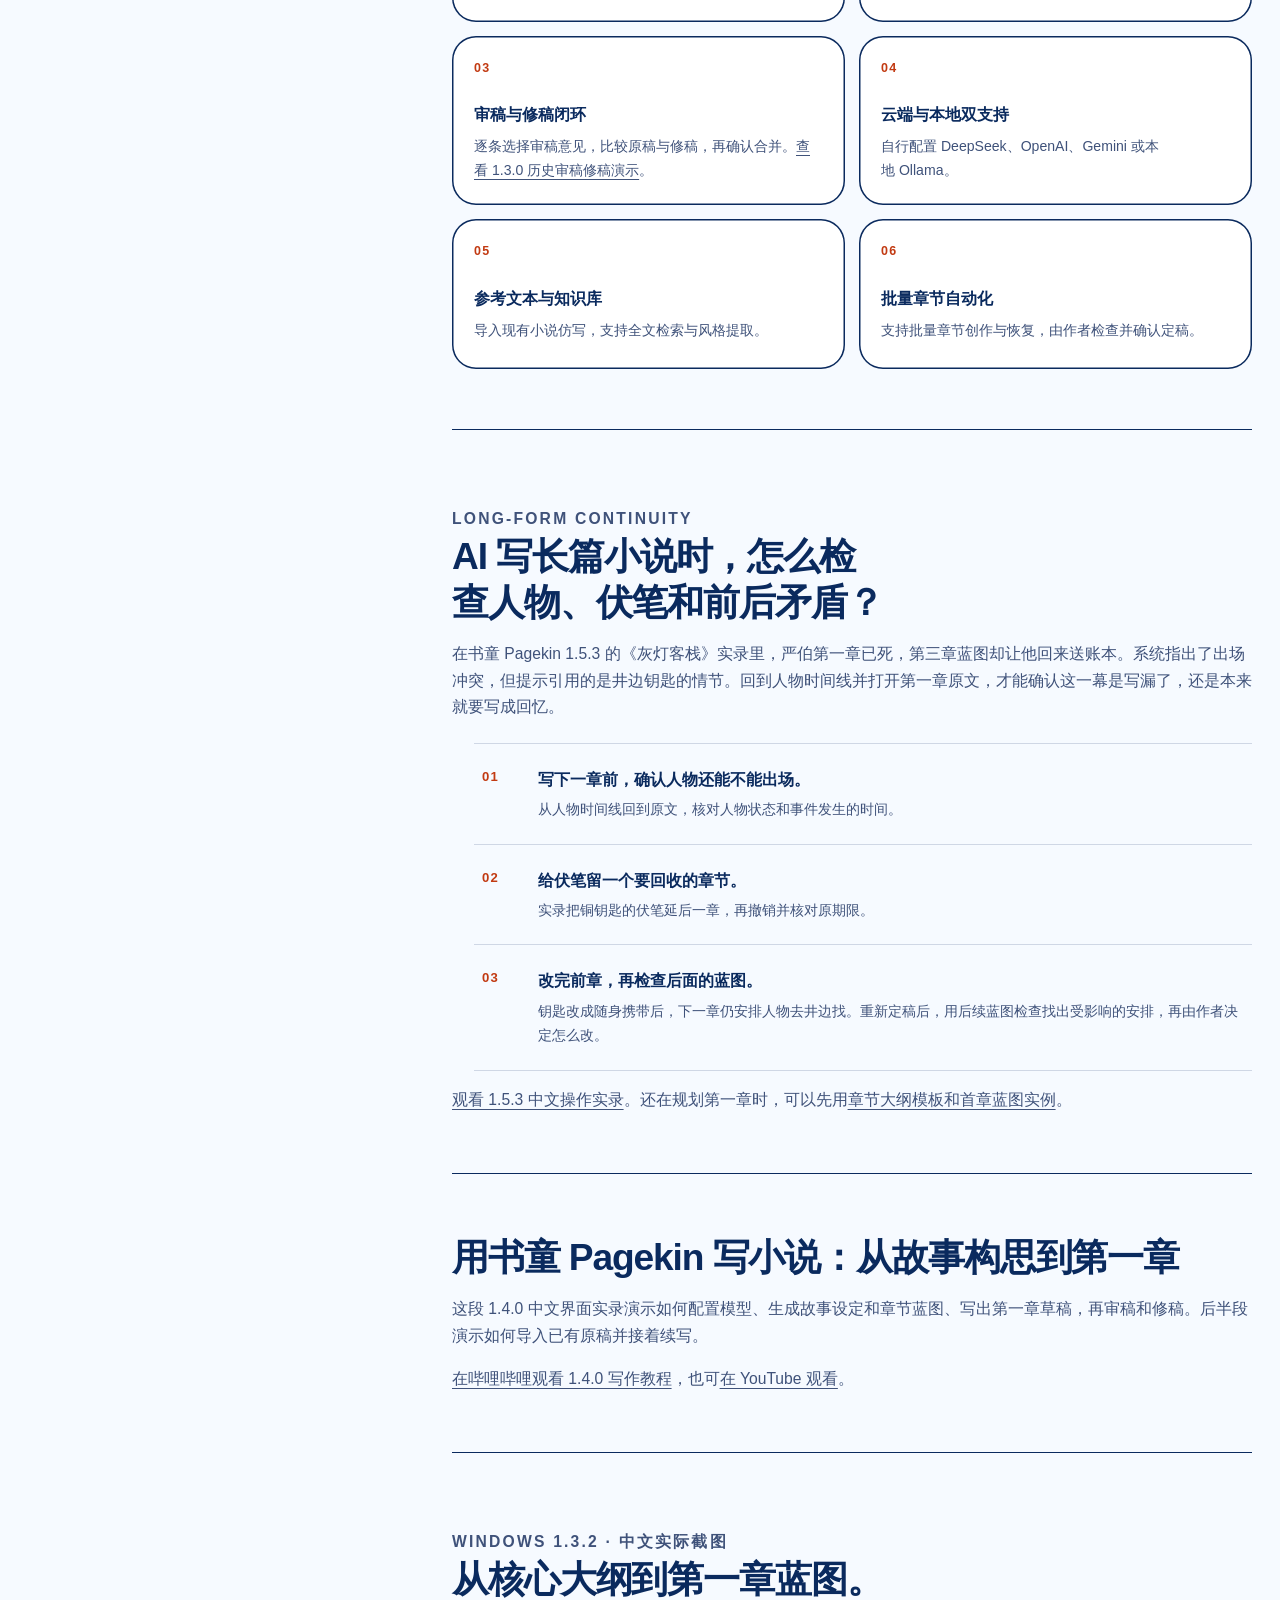
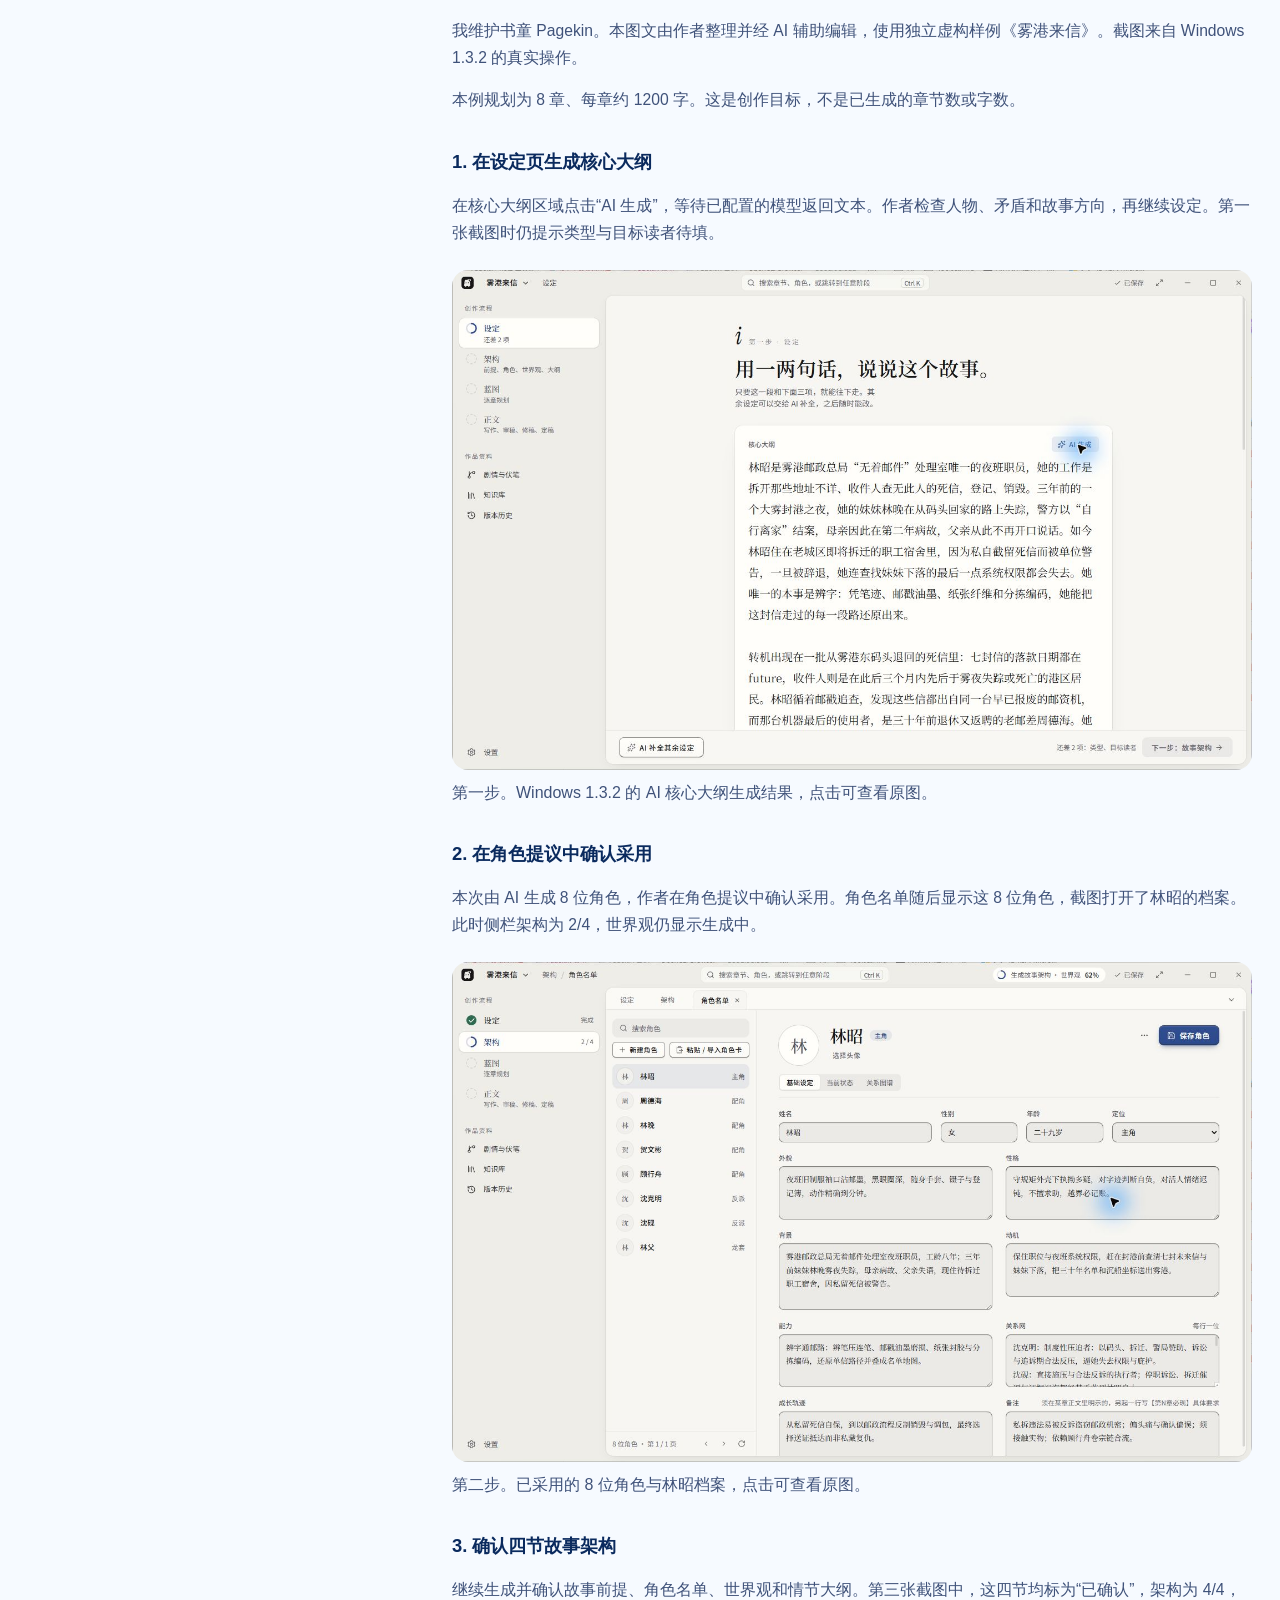
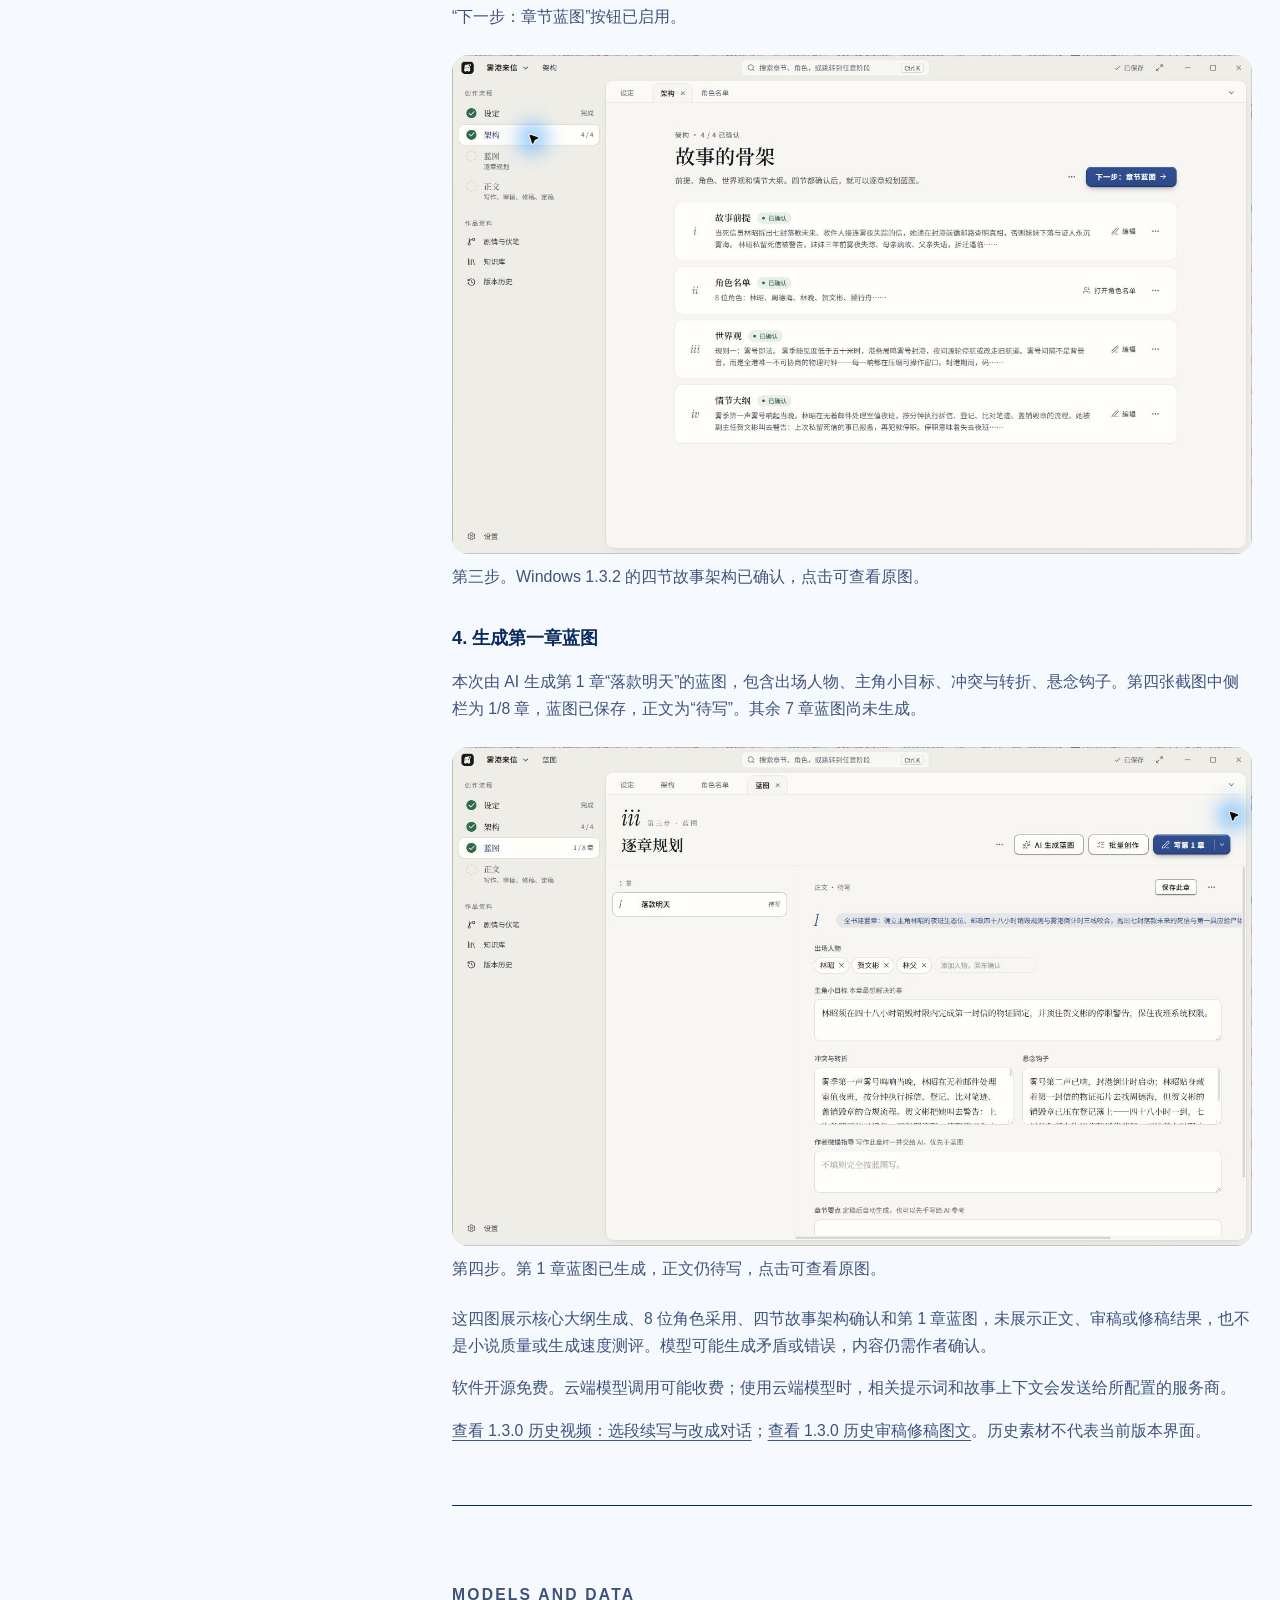
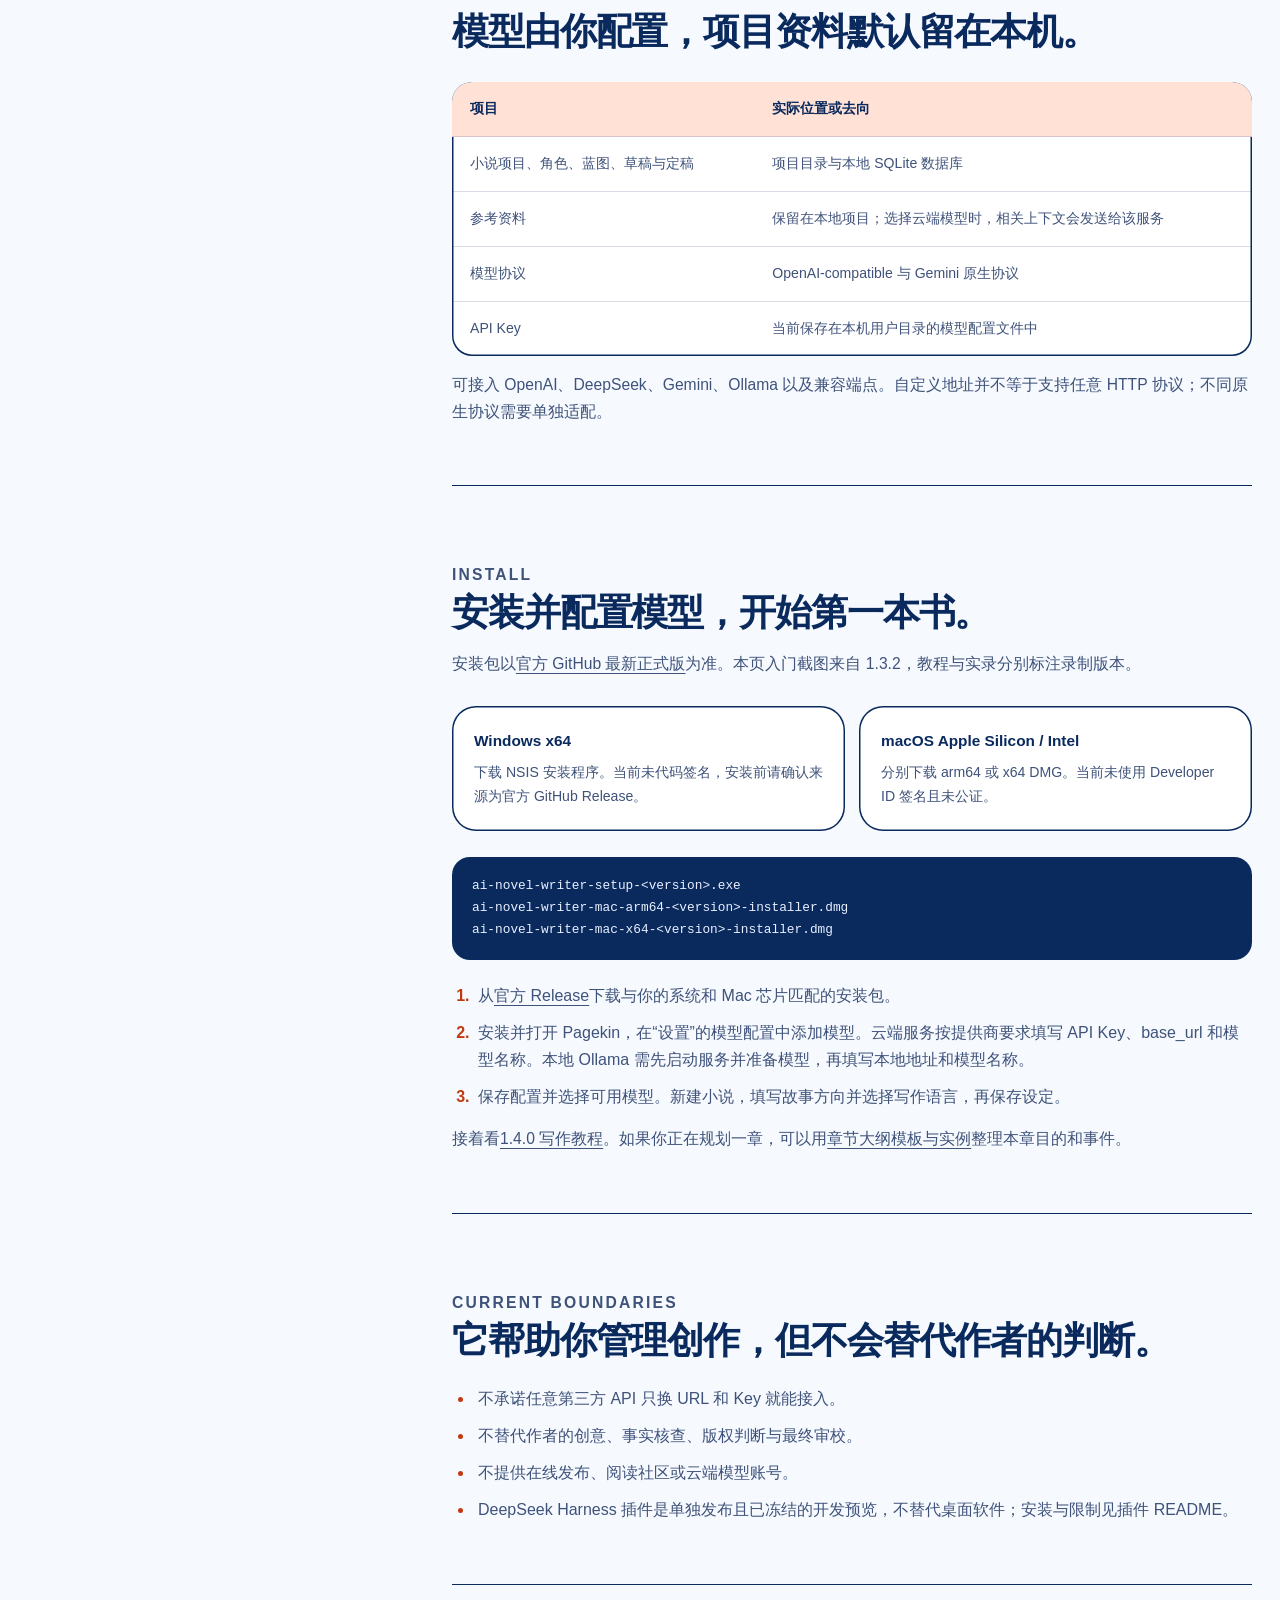
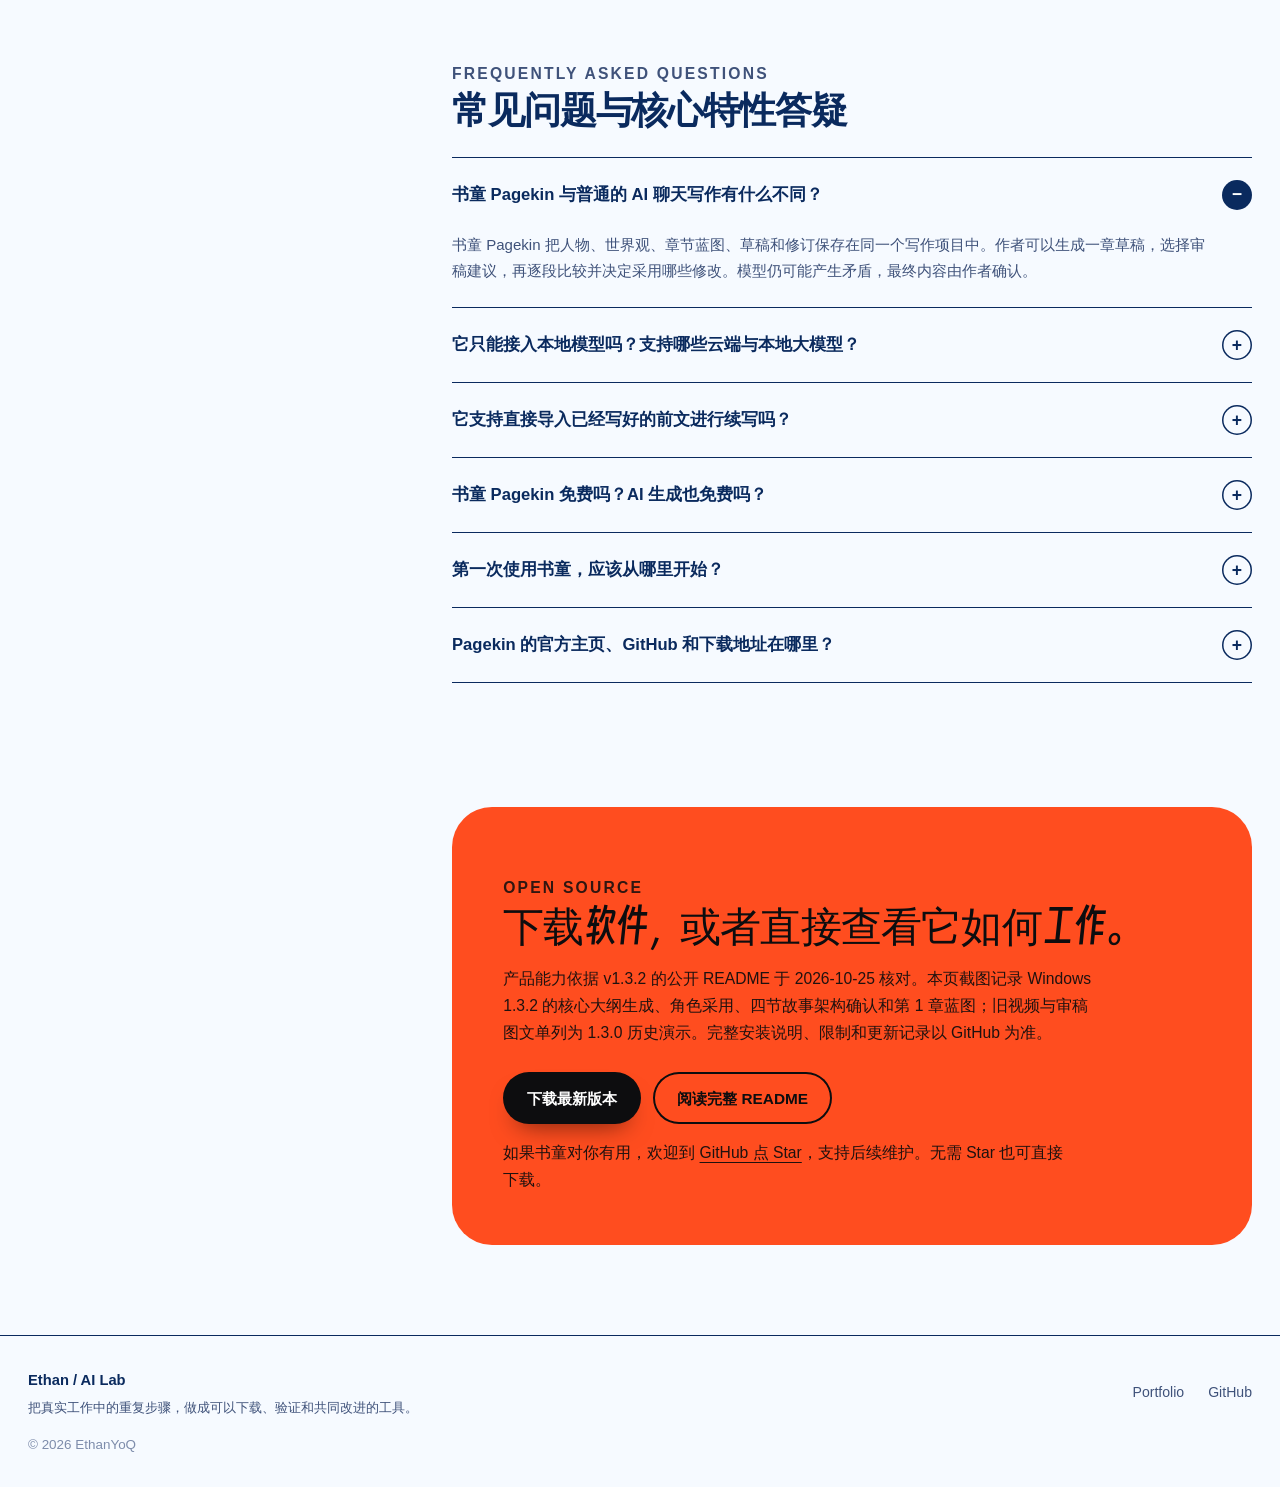
==== commit 8f453411: "Correct Pagekin metadata and surface recent live demos" ====
--- a/ai-novel-writer/index.html
+++ b/ai-novel-writer/index.html
@@ -23,7 +23,7 @@
   <link rel="stylesheet" href="/home.css?v=20261106-pagekin">
   <link rel="stylesheet" href="/project.css?v=20261026-locale">
   <script>document.documentElement.classList.add("js")</script>
-  <script type="application/ld+json">{"@context":"https://schema.org","@type":"SoftwareApplication","@id":"https://www.orz.md/ai-novel-writer/#software","name":"Pagekin","alternateName":["AI Novel Writer","AI 小说作家","书童 Pagekin","书童"],"author":{"@type":"Person","name":"EthanYoQ","url":"https://github.com/EthanYoQ"},"softwareVersion":"1.4.0","applicationCategory":"MultimediaApplication","operatingSystem":"Windows, macOS","url":"https://www.orz.md/ai-novel-writer/","downloadUrl":"https://github.com/EthanYoQ/Pagekin/releases/latest","codeRepository":"https://github.com/EthanYoQ/Pagekin","sameAs":"https://github.com/EthanYoQ/Pagekin","image":"https://www.orz.md/assets/icons/pagekin-icon-256.png","license":"https://www.gnu.org/licenses/gpl-3.0.html","offers":{"@type":"Offer","price":"0","priceCurrency":"USD"},"featureList":"设定与章节蓝图, 人物与世界观资料, 草稿与审稿, 逐段比较修订, 自配云端模型或Ollama"}</script>
+  <script type="application/ld+json">{"@context":"https://schema.org","@type":"SoftwareApplication","@id":"https://www.orz.md/ai-novel-writer/#software","name":"Pagekin","alternateName":["AI Novel Writer","AI 小说作家","书童 Pagekin","书童"],"author":{"@type":"Person","name":"EthanYoQ","url":"https://github.com/EthanYoQ"},"applicationCategory":"MultimediaApplication","operatingSystem":"Windows, macOS","url":"https://www.orz.md/ai-novel-writer/","downloadUrl":"https://github.com/EthanYoQ/Pagekin/releases/latest","codeRepository":"https://github.com/EthanYoQ/Pagekin","sameAs":"https://github.com/EthanYoQ/Pagekin","image":"https://www.orz.md/assets/icons/pagekin-icon-256.png","license":"https://www.gnu.org/licenses/gpl-3.0.html","offers":{"@type":"Offer","price":"0","priceCurrency":"USD"},"featureList":"设定与章节蓝图, 人物与世界观资料, 草稿与审稿, 逐段比较修订, 自配云端模型或Ollama"}</script>
   <script type="application/ld+json">
   {
     "@context": "https://schema.org",
@@ -115,7 +115,7 @@
     <div class="project-body shell" id="project-readme">
       <aside class="project-toc" aria-label="页面目录">
         <p>README / 01</p>
-        <nav><a href="#positioning">产品定位</a><a href="#workflow">创作流程</a><a href="#capabilities">核心能力</a><a href="#tutorial">1.4.0 写作教程</a><a href="#demo">1.3.2 生成图文</a><a href="#data">模型与数据</a><a href="#install">安装方式</a><a href="#boundaries">当前边界</a><a href="#faq">常见问答</a><a class="readme-source" href="https://github.com/EthanYoQ/Pagekin#readme" target="_blank" rel="noreferrer">阅读原始 README</a></nav>
+        <nav><a href="#positioning">产品定位</a><a href="#workflow">创作流程</a><a href="#capabilities">核心能力</a><a href="#long-form-continuity">1.5.3 连续性实录</a><a href="#tutorial">1.4.0 写作教程</a><a href="#demo">1.3.2 生成图文</a><a href="#data">模型与数据</a><a href="#install">安装方式</a><a href="#boundaries">当前边界</a><a href="#faq">常见问答</a><a class="readme-source" href="https://github.com/EthanYoQ/Pagekin#readme" target="_blank" rel="noreferrer">阅读原始 README</a></nav>
 
       </aside>
 
